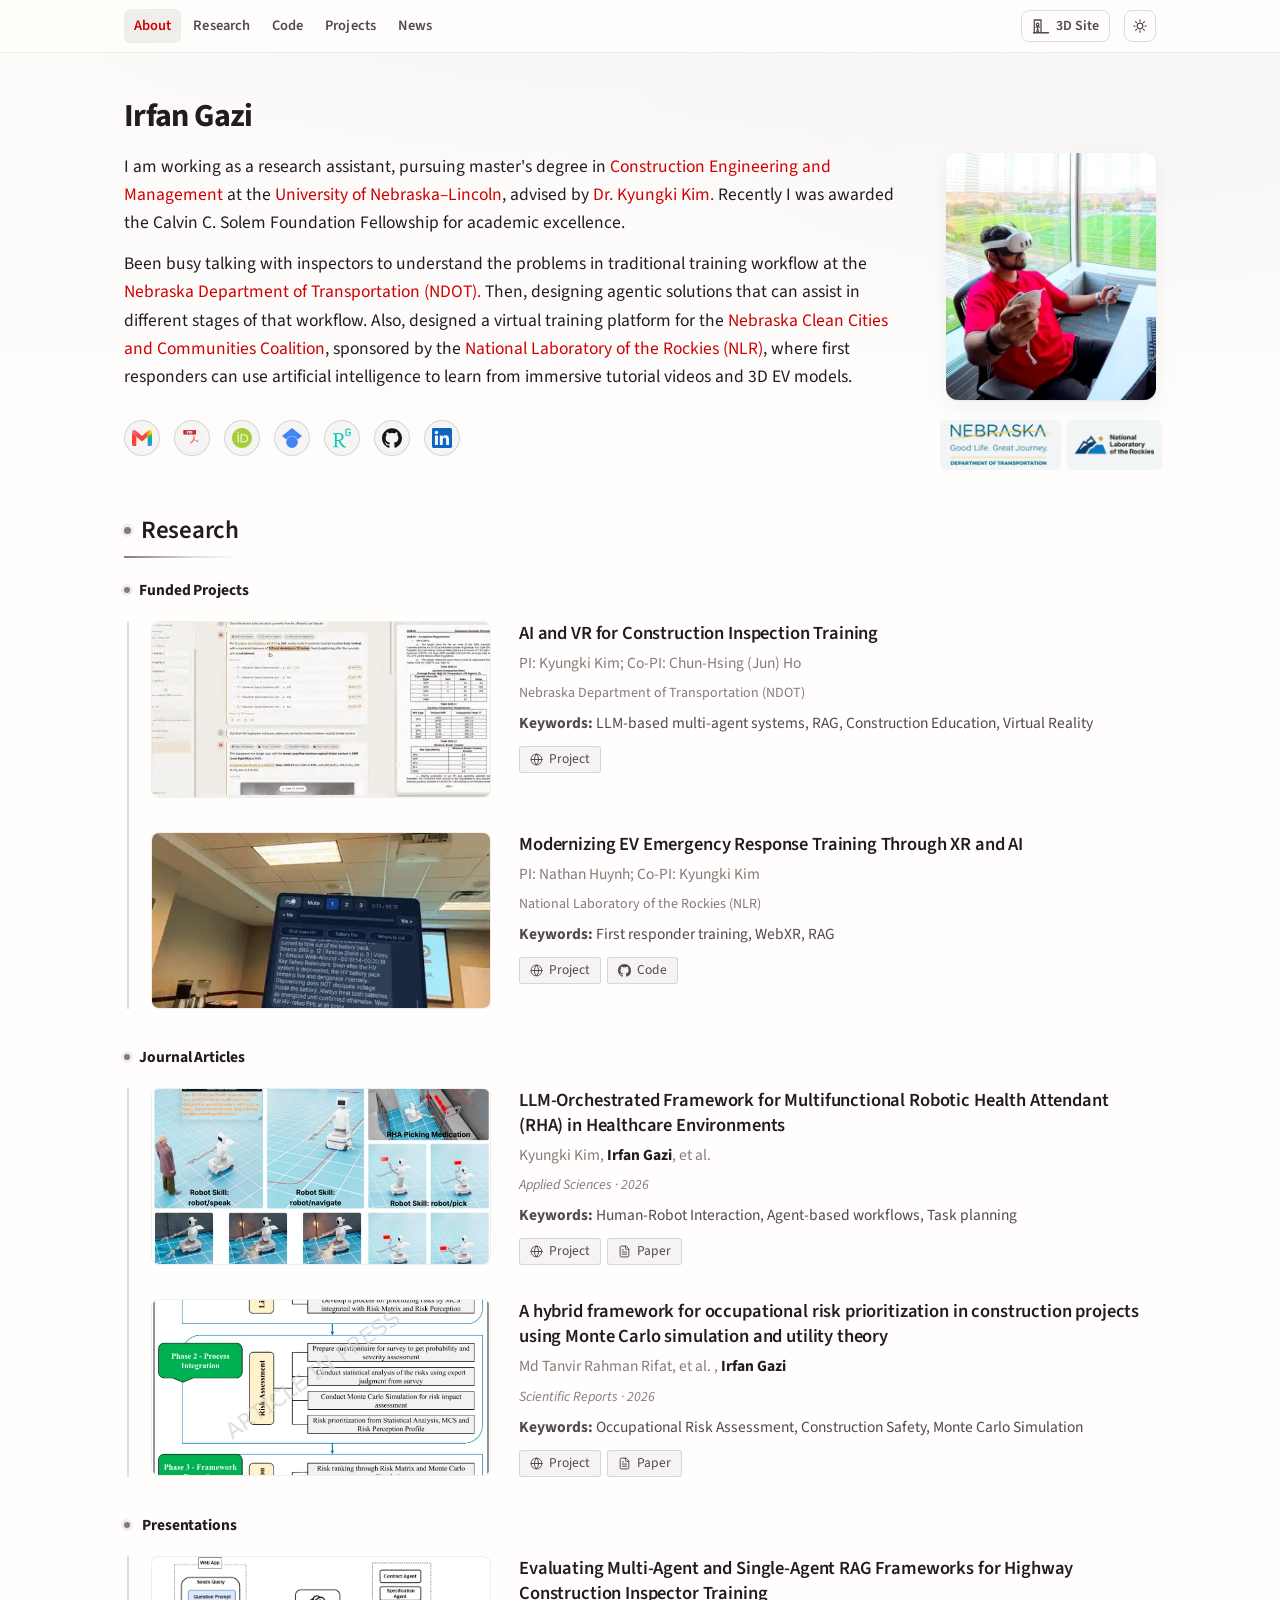
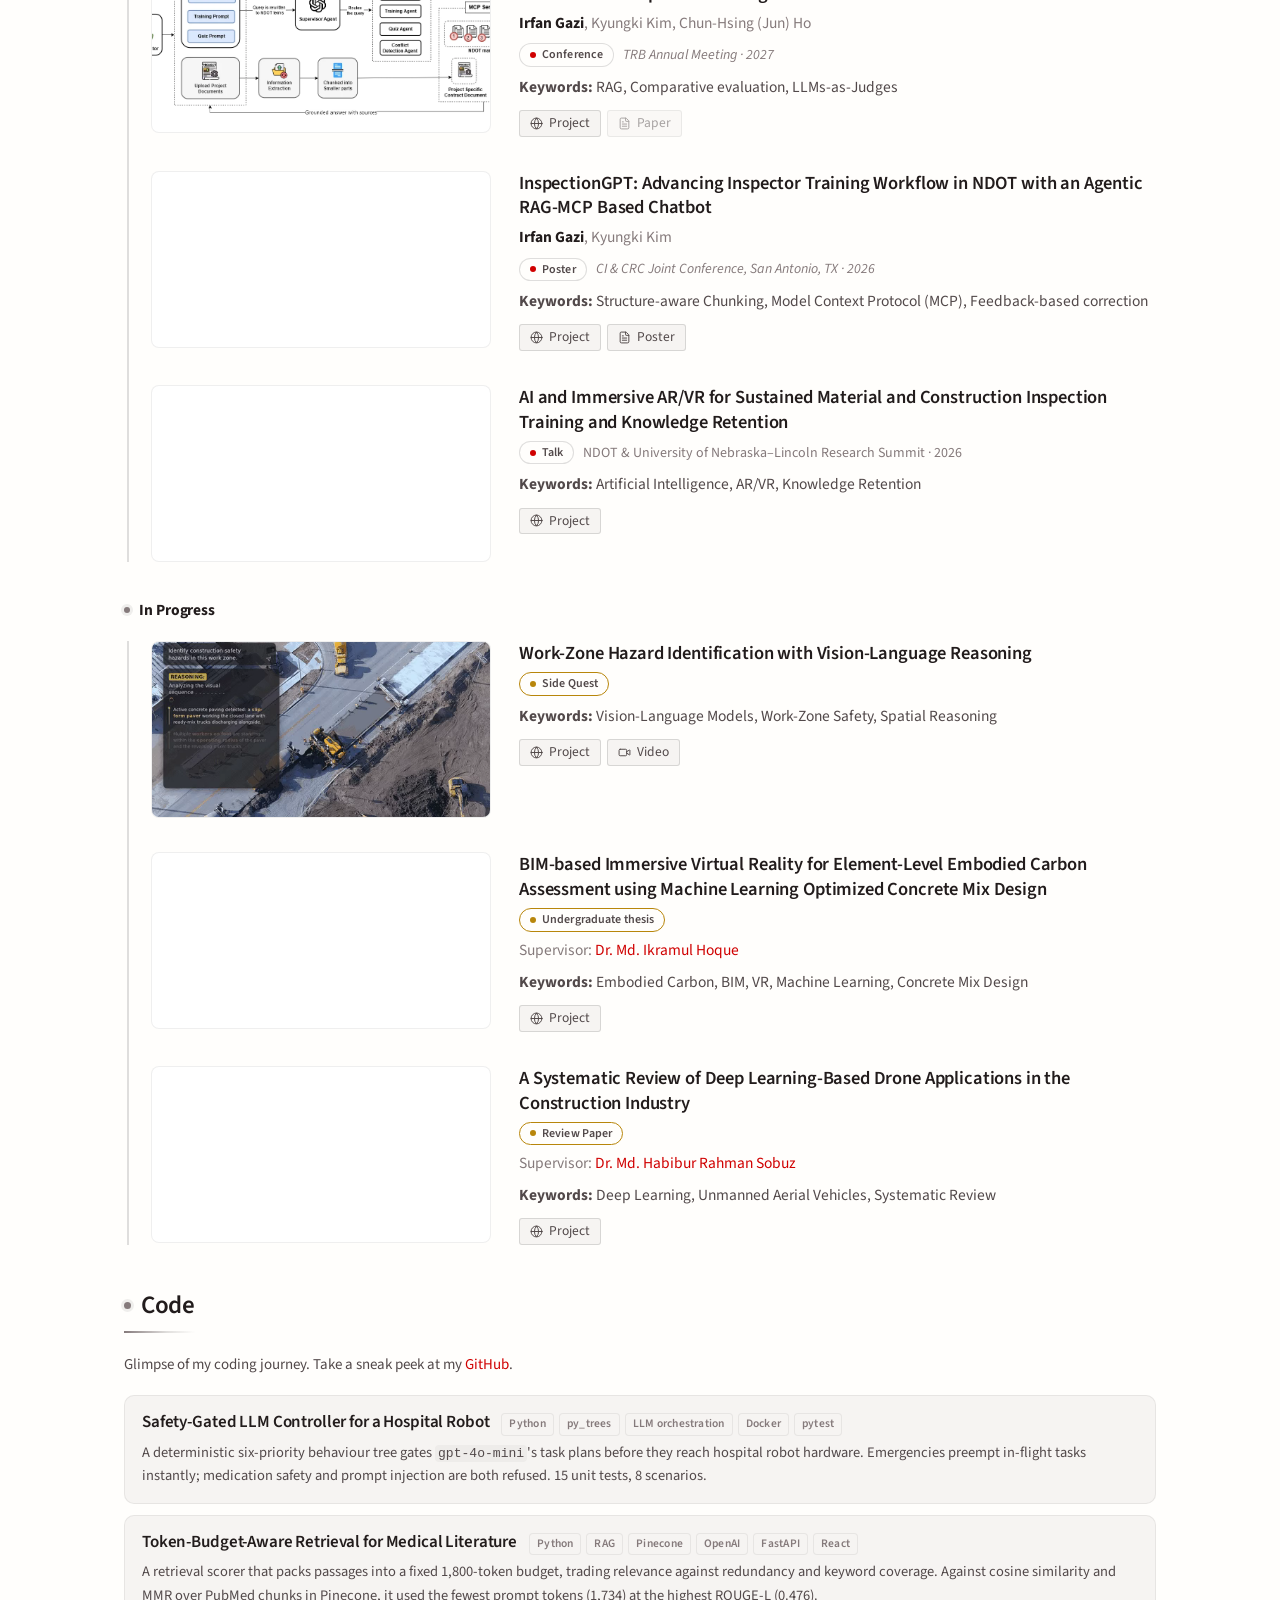
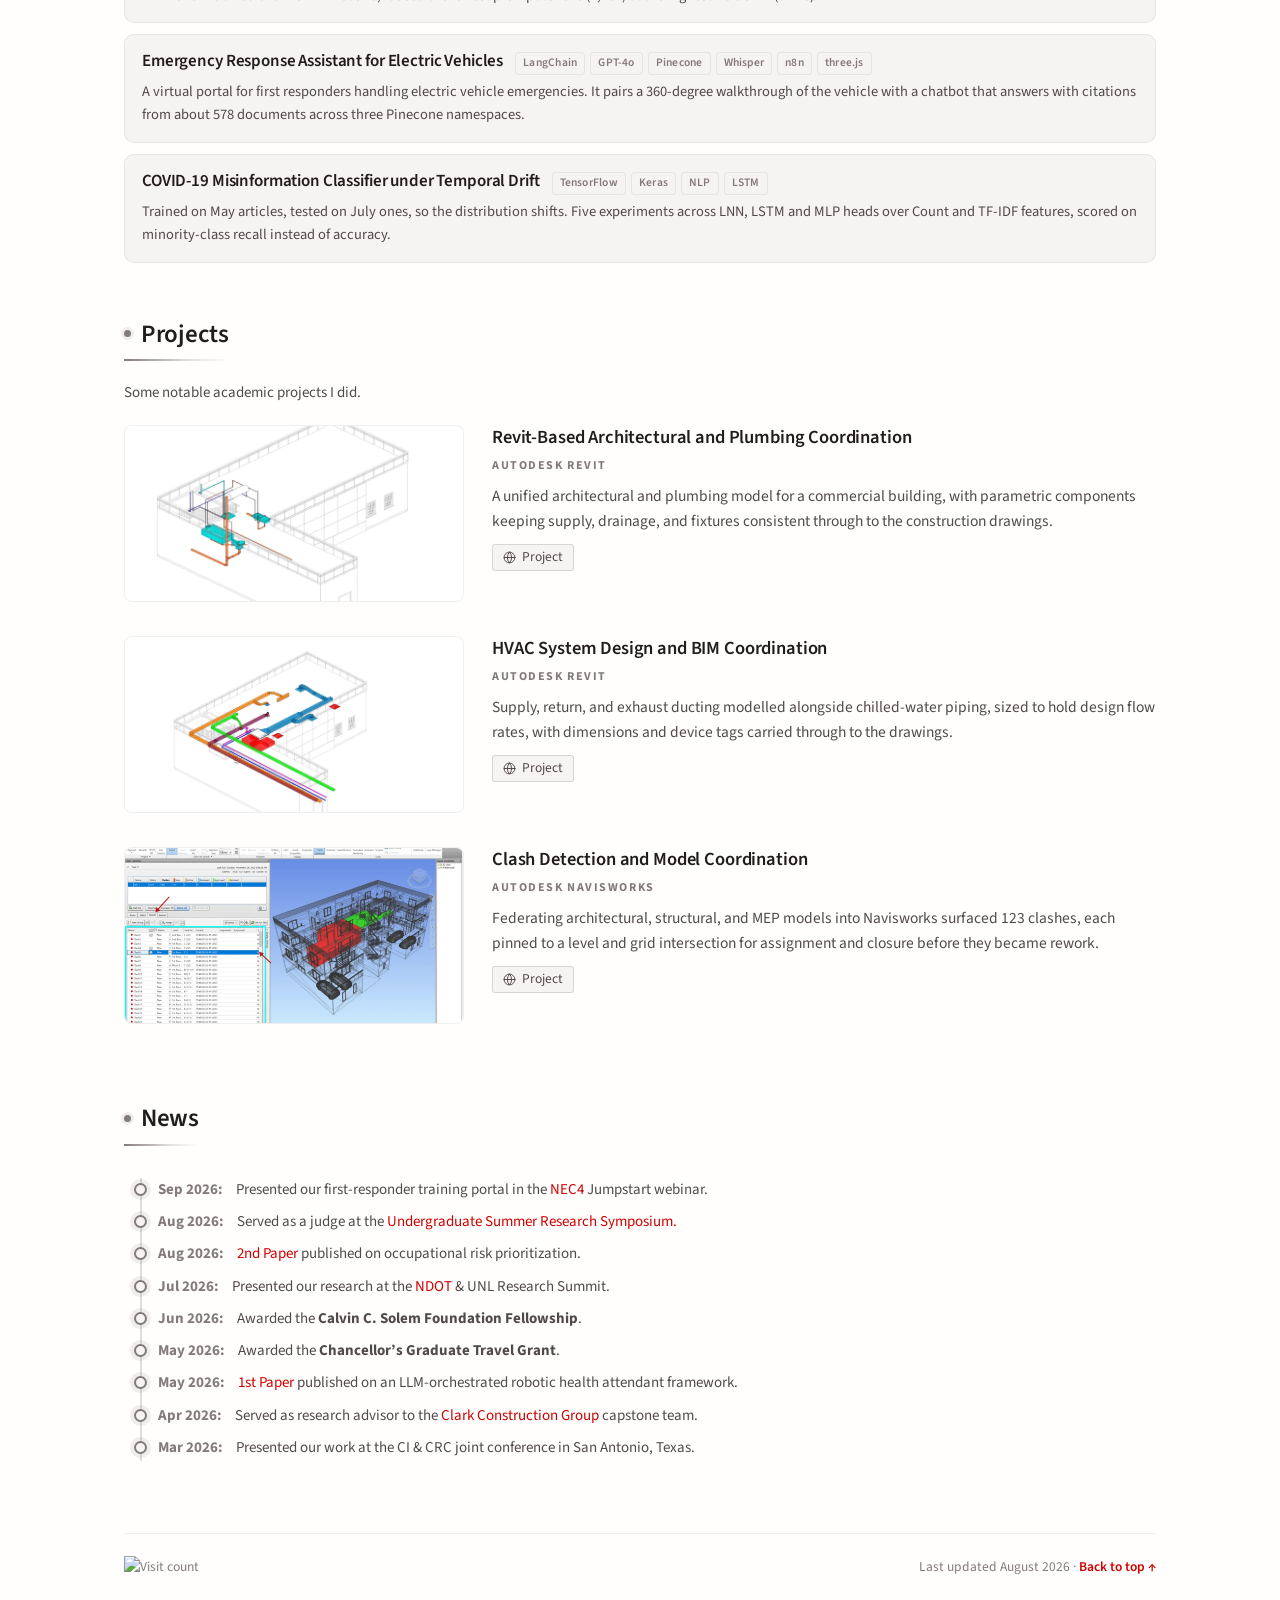
==== index.html @ f2a2fc2e "Give every entry figure one fixed, cropped height On desktop each research and project figure is now" ====
<!DOCTYPE html>
<html lang="en">
<head>
<meta charset="UTF-8" />
<meta name="viewport" content="width=device-width, initial-scale=1.0" />
<title>Irfan Gazi Portfolio</title>
<meta name="description" content="Irfan Gazi — M.S. Construction Engineering and Graduate Research Assistant at the University of Nebraska-Lincoln. I build generative AI, LLM agent and mixed-reality systems for construction site inspection, safety and BIM." />
<meta name="keywords" content="Irfan Gazi, construction engineering and management, generative AI, large language models, LLM agents, retrieval-augmented generation, RAG, machine learning, computer vision, mixed reality, virtual reality, XR, digital twin, BIM, Autodesk Revit, Navisworks, Unity, Python, construction safety, construction site inspection, University of Nebraska-Lincoln, graduate research assistant" />
<meta name="author" content="Irfan Gazi" />
<link rel="canonical" href="https://irfan-gazi0.github.io/Portfolio/" />

<meta property="og:type" content="profile" />
<meta property="og:title" content="Irfan Gazi — AI &amp; Mixed Reality for Construction" />
<meta property="og:description" content="M.S. Construction Engineering and Graduate Research Assistant at the University of Nebraska-Lincoln. Generative AI, LLM agents, mixed reality and BIM for the job site." />
<meta property="og:url" content="https://irfan-gazi0.github.io/Portfolio/" />
<meta property="og:image" content="https://irfan-gazi0.github.io/Portfolio/images/profile.webp" />
<meta property="og:image:width" content="600" />
<meta property="og:image:height" content="724" />
<meta property="og:image:alt" content="Portrait of Irfan Gazi" />
<meta property="og:locale" content="en_US" />
<meta name="twitter:card" content="summary" />
<meta name="twitter:title" content="Irfan Gazi — AI &amp; Mixed Reality for Construction" />
<meta name="twitter:description" content="M.S. Construction Engineering and Graduate Research Assistant at the University of Nebraska-Lincoln. Generative AI, LLM agents, mixed reality and BIM for the job site." />
<meta name="twitter:image" content="https://irfan-gazi0.github.io/Portfolio/images/profile.webp" />
<meta name="theme-color" content="#fdfcfa" media="(prefers-color-scheme: light)" />
<meta name="theme-color" content="#110d0e" media="(prefers-color-scheme: dark)" />

<link rel="icon" href="data:image/svg+xml,%3Csvg xmlns='http://www.w3.org/2000/svg' viewBox='0 0 64 64'%3E%3Crect width='64' height='64' rx='14' fill='%23D00000'/%3E%3Ctext x='32' y='45' font-family='Georgia,serif' font-size='36' font-weight='700' fill='%23fff' text-anchor='middle'%3EIG%3C/text%3E%3C/svg%3E" />

<link rel="preconnect" href="https://fonts.googleapis.com" />
<link rel="preconnect" href="https://fonts.gstatic.com" crossorigin />
<!-- Fetched at high priority but not render-blocking: first paint no longer
     waits on a round trip to Google. Safe here because the stack in `body`
     already falls back to the system sans and the request carries
     `display=swap`, so text is drawn in the fallback either way and the only
     difference is whether the rest of the page is held up waiting for it.
     The <noscript> copy keeps the webfont for readers without JavaScript. -->
<link rel="preload" as="style" href="https://fonts.googleapis.com/css2?family=Source+Sans+3:ital,wght@0,400;0,600;0,700;1,400&display=swap" onload="this.onload=null;this.rel='stylesheet'" />
<noscript><link rel="stylesheet" href="https://fonts.googleapis.com/css2?family=Source+Sans+3:ital,wght@0,400;0,600;0,700;1,400&display=swap" /></noscript>

<script>
  /* Set the theme before first paint so there is no flash of the wrong palette. */
  (function () {
    try {
      var s = localStorage.getItem('theme');
      if (s === 'dark' || s === 'light') document.documentElement.setAttribute('data-theme', s);
    } catch (e) {}
  })();
</script>

<script type="application/ld+json">
{
  "@context": "https://schema.org",
  "@type": "Person",
  "name": "Irfan Gazi",
  "url": "https://irfan-gazi0.github.io/Portfolio/",
  "image": "https://irfan-gazi0.github.io/Portfolio/images/profile.webp",
  "jobTitle": "Graduate Research Assistant",
  "description": "M.S. student and Graduate Research Assistant in Construction Engineering and Management, working on generative AI, LLM agents and mixed reality for construction site inspection.",
  "email": "mailto:igazi2@huskers.unl.edu",
  "identifier": "https://orcid.org/0009-0004-5817-8845",
  "knowsLanguage": ["en", "bn", "hi", "ur"],
  "knowsAbout": [
    "Construction Engineering and Management",
    "Generative AI",
    "Large Language Models",
    "LLM agent orchestration",
    "Retrieval-Augmented Generation",
    "Machine Learning",
    "Computer Vision",
    "Mixed Reality",
    "Virtual Reality",
    "Digital Twin",
    "Building Information Modeling",
    "Autodesk Revit",
    "Autodesk Navisworks",
    "Unity",
    "Python",
    "Construction Safety",
    "Monte Carlo simulation",
    "Embodied Carbon"
  ],
  "affiliation": {
    "@type": "CollegeOrUniversity",
    "name": "University of Nebraska-Lincoln",
    "department": "Durham School of Architectural Engineering and Construction"
  },
  "worksFor": {
    "@type": "ResearchOrganization",
    "name": "Autonomous Vehicles and Robotics Laboratory",
    "url": "https://avrlab.unl.edu/",
    "parentOrganization": {
      "@type": "CollegeOrUniversity",
      "name": "University of Nebraska-Lincoln"
    }
  },
  "alumniOf": [
    {
      "@type": "CollegeOrUniversity",
      "name": "University of Nebraska-Lincoln"
    },
    {
      "@type": "CollegeOrUniversity",
      "name": "Khulna University of Engineering and Technology"
    }
  ],
  "sameAs": [
    "https://orcid.org/0009-0004-5817-8845",
    "https://scholar.google.com/citations?user=Nkbeio8AAAAJ&hl=en",
    "https://github.com/Irfan-Gazi0",
    "https://www.linkedin.com/in/irfan-gazi",
    "https://www.researchgate.net/profile/Irfan-Gazi",
    "https://avrlab.unl.edu/person/irfan-gazi/"
  ]
}
</script>

<style>
/* ---------- tokens: light is the base palette ---------- */
:root {
  /* Tells the browser which way its own furniture — scrollbars, form
     controls, the canvas behind the page — should be painted. */
  color-scheme: light;

  --accent:        #D00000;
  --accent-deep:   #A30000;
  --accent-warm:   #B8860B;
  --accent-soft:   rgba(34, 28, 28, 0.07);
  --accent-softer: rgba(34, 28, 28, 0.035);

  --ink:      #221c1c;
  --ink-soft: #52494a;
  --ink-mute: #857a7b;

  --paper:   #fffefc;
  --surface: #f6f4f2;
  --rule:       rgba(34, 28, 28, 0.14);
  --rule-faint: rgba(34, 28, 28, 0.07);

  --nav-bg: rgba(255, 254, 252, 0.86);
  --shadow: 0 1px 2px rgba(34, 28, 28, 0.05), 0 6px 20px rgba(34, 28, 28, 0.05);

  --page-bg:
    radial-gradient(ellipse 1000px 400px at 50% -90px, rgba(34, 28, 28, 0.03), transparent 70%),
    radial-gradient(ellipse 820px 300px at 90% 16%, rgba(34, 28, 28, 0.02), transparent 72%),
    linear-gradient(180deg, #fbfaf9 0%, #fffefc 620px);
}

@media (prefers-color-scheme: dark) {
  :root:not([data-theme="light"]) {
    color-scheme: dark;
    --accent:        #FF6B5E;
    --accent-deep:   #FF9A8F;
    --accent-warm:   #E8B860;
    --accent-soft:   rgba(255, 255, 255, 0.09);
    --accent-softer: rgba(255, 255, 255, 0.045);

    --ink:      #f0e8e6;
    --ink-soft: #c4b6b3;
    --ink-mute: #968683;

    --paper:   #161112;
    --surface: #211819;
    --rule:       rgba(255, 255, 255, 0.16);
    --rule-faint: rgba(255, 255, 255, 0.07);

    --nav-bg: rgba(22, 17, 18, 0.86);
    --shadow: 0 1px 2px rgba(0, 0, 0, 0.4), 0 6px 20px rgba(0, 0, 0, 0.3);

    --page-bg:
      radial-gradient(ellipse 1000px 400px at 50% -90px, rgba(255, 255, 255, 0.045), transparent 70%),
      radial-gradient(ellipse 820px 300px at 90% 16%, rgba(232, 184, 96, 0.04), transparent 72%),
      linear-gradient(180deg, #110d0e 0%, #161112 620px);
  }
}

/* Explicit choice wins in both directions. */
:root[data-theme="dark"] {
  color-scheme: dark;
  --accent:        #FF6B5E;
  --accent-deep:   #FF9A8F;
  --accent-warm:   #E8B860;
  --accent-soft:   rgba(255, 255, 255, 0.09);
  --accent-softer: rgba(255, 255, 255, 0.045);

  --ink:      #f0e8e6;
  --ink-soft: #c4b6b3;
  --ink-mute: #968683;

  --paper:   #161112;
  --surface: #211819;
  --rule:       rgba(255, 255, 255, 0.16);
  --rule-faint: rgba(255, 255, 255, 0.07);

  --nav-bg: rgba(22, 17, 18, 0.86);
  --shadow: 0 1px 2px rgba(0, 0, 0, 0.4), 0 6px 20px rgba(0, 0, 0, 0.3);

  --page-bg:
    radial-gradient(ellipse 1000px 400px at 50% -90px, rgba(255, 255, 255, 0.045), transparent 70%),
    radial-gradient(ellipse 820px 300px at 90% 16%, rgba(232, 184, 96, 0.04), transparent 72%),
    linear-gradient(180deg, #110d0e 0%, #161112 620px);
}

/* ---------- base ---------- */
*, *::before, *::after { box-sizing: border-box; }

html {
  scroll-behavior: smooth;
  scroll-padding-top: 76px;
}
@media (prefers-reduced-motion: reduce) {
  html { scroll-behavior: auto; }
  * { animation-duration: 0.01ms !important; transition-duration: 0.01ms !important; }
}

body {
  margin: 0;
  padding-top: 52px; /* clears the fixed nav; must not live on .wrap, whose
                        `padding: 0 24px` shorthand would reset it */
  font-family: 'Source Sans 3', -apple-system, BlinkMacSystemFont, 'Segoe UI', Roboto, Helvetica, Arial, sans-serif;
  font-size: 17.5px;
  line-height: 1.62;
  color: var(--ink);
  background: var(--page-bg);
  background-color: var(--paper);
  background-attachment: fixed;
  -webkit-font-smoothing: antialiased;
  -moz-osx-font-smoothing: grayscale;
}

code {
  font-family: ui-monospace, SFMono-Regular, 'SF Mono', Menlo, Consolas, monospace;
  font-size: 0.9em; padding: 1px 3px; border-radius: 4px;
  background: var(--accent-softer); color: var(--ink-soft);
}

a { color: var(--accent); text-decoration: none; transition: color .18s ease; }
a:hover, a:focus { color: var(--accent-deep); }
:focus-visible { outline: 2px solid var(--accent); outline-offset: 3px; border-radius: 3px; }
::selection { background: var(--accent-soft); }
/* Off screen until a keyboard reaches it; then it sits above the fixed nav. */
.skip-link {
  position: fixed; top: 8px; left: 8px; z-index: 200;
  padding: 10px 14px; border-radius: 8px;
  background: var(--surface); color: var(--ink); font-weight: 600;
  transform: translateY(-200%);
}
.skip-link:focus { transform: none; }

img { max-width: 100%; height: auto; display: block; }
p { margin: 0 0 12px; overflow-wrap: break-word; }

.wrap { max-width: 1080px; margin: 0 auto; padding: 0 24px; }

/* ---------- navigation ---------- */
nav {
  position: fixed; top: 0; left: 0; right: 0; z-index: 100;
  background: var(--nav-bg);
  backdrop-filter: saturate(160%) blur(10px);
  -webkit-backdrop-filter: saturate(160%) blur(10px);
  border-bottom: 1px solid var(--rule-faint);
}
.nav-inner {
  max-width: 1080px; margin: 0 auto; padding: 0 24px;
  display: flex; align-items: center; gap: 14px; min-height: 52px;
}
nav ul {
  list-style: none; margin: 0; padding: 0;
  display: flex; flex-wrap: wrap; gap: 2px; flex: 1;
}
nav ul li a {
  display: block; padding: 5px 10px; border-radius: 6px;
  font-size: 14.5px; font-weight: 600; letter-spacing: .005em;
  color: var(--ink-soft);
  transition: color .18s ease, background .18s ease;
}
nav ul li a:hover { color: var(--ink); background: var(--accent-softer); }
nav ul li a.active { color: var(--accent); background: var(--accent-soft); }
/* Leaves the page, so it is marked out from the in-page anchors. On hover the
   little figure bolts out of the doorway. */
a.nav-xr {
  flex: none; height: 32px; padding: 0 10px; border-radius: 8px;
  display: inline-flex; align-items: center; gap: 6px;
  font-size: 14px; font-weight: 600; color: var(--ink-soft);
  border: 1px solid var(--rule);
  transition: color .18s ease, border-color .18s ease, background .18s ease;
}
a.nav-xr:hover, a.nav-xr:focus-visible { color: var(--ink); border-color: var(--ink-mute); background: var(--accent-soft); }
a.nav-xr svg { width: 18px; height: 18px; fill: none; stroke: currentColor; stroke-width: 1.7; stroke-linecap: round; stroke-linejoin: round; overflow: visible; }
@media (prefers-reduced-motion: no-preference) {
  .nav-xr .xr-man { transition: transform .5s cubic-bezier(.3,1.4,.5,1); }
  .nav-xr:hover .xr-man, .nav-xr:focus-visible .xr-man { transform: translateX(10px); animation: xr-hop .5s ease-out .5s 2; }
  .nav-xr .xr-leg-a, .nav-xr .xr-leg-b, .nav-xr .xr-arm { transform-box: fill-box; transform-origin: top center; }
  .nav-xr:hover .xr-leg-a, .nav-xr:focus-visible .xr-leg-a { animation: xr-step .25s ease-in-out infinite alternate; }
  .nav-xr:hover .xr-leg-b, .nav-xr:focus-visible .xr-leg-b { animation: xr-step .25s ease-in-out infinite alternate-reverse; }
  .nav-xr:hover .xr-arm, .nav-xr:focus-visible .xr-arm { animation: xr-wave .25s ease-in-out infinite alternate; }
}
@keyframes xr-hop { 50% { transform: translate(10px, -3px); } }
@keyframes xr-step { from { transform: rotate(-25deg); } to { transform: rotate(25deg); } }
@keyframes xr-wave { from { transform: translateY(-1px); } to { transform: translateY(1.5px); } }

/* Reading position, drawn on the nav's own bottom rule.

   Scaled rather than resized. This sits inside a backdrop-filtered nav, and
   `width` is a layout property: writing it every scroll frame invalidated the
   nav's paint, which made the blur re-sample the page behind it 60 times a
   second. A transform is composited on its own, so the nav is never repainted
   and the blur runs once. */
#scroll-progress {
  position: absolute; left: 0; bottom: -1px; height: 2px; width: 100%;
  transform: scaleX(0); transform-origin: 0 50%;
  background: var(--accent);
  transition: transform .08s linear;
  will-change: transform;
  pointer-events: none;
}

.theme-toggle {
  flex: none; width: 32px; height: 32px; padding: 0;
  display: grid; place-items: center;
  border: 1px solid var(--rule); border-radius: 8px;
  background: transparent; color: var(--ink-soft); cursor: pointer;
  transition: color .18s ease, border-color .18s ease;
}
.theme-toggle:hover { color: var(--ink); border-color: var(--ink-mute); }
.theme-toggle svg { width: 16px; height: 16px; fill: none; stroke: currentColor; stroke-width: 1.8; stroke-linecap: round; }
.icon-moon { display: none; }
:root[data-theme="dark"] .icon-sun { display: none; }
:root[data-theme="dark"] .icon-moon { display: block; }
@media (prefers-color-scheme: dark) {
  :root:not([data-theme="light"]) .icon-sun  { display: none; }
  :root:not([data-theme="light"]) .icon-moon { display: block; }
}

/* ---------- section furniture ---------- */
section { padding-top: 40px; }
section:last-of-type { padding-bottom: 8px; }

h2.section-heading {
  margin: 0 0 20px;
  font-size: 25px; font-weight: 600; letter-spacing: -0.012em;
  color: var(--ink);
  display: inline-block; padding-bottom: 7px;
  background-image: linear-gradient(90deg, var(--ink-mute) 0%, var(--rule) 60%, transparent 100%);
  background-position: 0 100%; background-size: 100% 2px; background-repeat: no-repeat;
}
h2.section-heading::before {
  content: ""; display: inline-block;
  width: 7px; height: 7px; margin: 0 10px 3px 0; vertical-align: middle;
  border-radius: 50%; background: var(--ink-mute);
  box-shadow: 0 0 0 3px var(--accent-soft);
}

/* ---------- hero ---------- */
.hero { display: grid; grid-template-columns: 1fr 210px; gap: 36px; align-items: start; padding-top: 46px; }
.hero-photo { position: relative; width: 210px; order: 2; margin-top: 0; }
.hero-photo button {
  all: unset; display: block; position: relative; z-index: 1; border-radius: 12px;
}
/* Glow lives on the button, not .hero-photo, so it hugs the portrait and
   not the sponsor row below it. */
.hero-photo button::before {
  content: ""; position: absolute; inset: 10px -6px -6px 10px; border-radius: 16px;
  background: var(--accent); filter: blur(18px); opacity: 0; z-index: -1;
  transition: opacity 0.25s ease;
}
.hero-photo button:hover::before, .hero-photo button:focus-visible::before { opacity: 0.45; }
.hero-photo button img { width: 210px; border-radius: 12px; box-shadow: var(--shadow); display: block; transition: transform 0.25s ease; }
.hero-photo button:hover img, .hero-photo button:focus-visible img { transform: scale(1.04); }
.hero-sponsors { display: flex; gap: 6px; margin-top: 20px; justify-content: center; align-items: center; }
.photo-lightbox {
  position: fixed; inset: 0; z-index: 1000; display: none; align-items: center; justify-content: center;
  background: rgba(0, 0, 0, 0.72); padding: 24px; cursor: zoom-out;
}
.photo-lightbox.open { display: flex; }
.photo-lightbox img { max-width: min(90vw, 640px); max-height: 88vh; border-radius: 12px; box-shadow: var(--shadow); }
.sr-only { position: absolute; width: 1px; height: 1px; margin: -1px; padding: 0; overflow: hidden; clip: rect(0 0 0 0); white-space: nowrap; border: 0; }
.hero h1 { grid-column: 1 / -1; margin: 0 0 -18px; font-size: 32px; line-height: 1.15; letter-spacing: -0.02em; color: var(--ink); }
.hero .tagline { margin: 0 0 14px; font-size: 15px; color: var(--ink-mute); }

/* What I am doing now and what I am open to — the two things a visitor
   scanning for ten seconds is actually looking for. */
.status {
  margin: 0 0 14px; padding: 8px 13px;
  font-size: 14px; line-height: 1.55; color: var(--ink-soft);
  border: 1px solid var(--rule-faint); border-radius: 9px;
  background: var(--accent-softer);
}
.status strong { color: var(--ink); font-weight: 700; }
.status-dot {
  /* Inline, so it rides the first line however the rest of it wraps. */
  display: inline-block; vertical-align: middle; margin: -2px 8px 0 0;
  width: 7px; height: 7px; border-radius: 50%; background: var(--accent);
  box-shadow: 0 0 0 3px var(--accent-soft);
  animation: status-pulse 2.6s ease-in-out infinite;
}
@keyframes status-pulse {
  0%, 100% { box-shadow: 0 0 0 3px var(--accent-soft); }
  50%      { box-shadow: 0 0 0 7px transparent; }
}

/* Focus areas, as their own row — the fastest read on the page. */
.chips { list-style: none; display: flex; flex-wrap: wrap; gap: 6px; margin: 0 0 16px; padding: 0; }
.chips li {
  font-size: 12.5px; font-weight: 600; letter-spacing: .01em;
  padding: 3px 11px; border-radius: 999px;
  color: var(--ink-soft); background: var(--accent-softer);
  border: 1px solid var(--rule);
}

.xr-cta { margin-top: 16px; font-size: 14.5px; display: flex; flex-wrap: wrap; align-items: baseline; gap: 4px 10px; }
.xr-cta a {
  display: inline-flex; align-items: center; gap: 7px;
  padding: 7px 14px; border-radius: 999px;
  border: 1px solid var(--rule); background: var(--accent-softer);
  color: var(--accent); font-weight: 700;
  transition: border-color .18s ease, background .18s ease;
}
.xr-cta a:hover { border-color: var(--accent); background: var(--accent-soft); }
.xr-cta a svg { width: 15px; height: 15px; fill: none; stroke: currentColor; stroke-width: 1.6; }
.xr-cta span { color: var(--ink-mute); font-size: 13.5px; }

.linkrow { margin-top: 28px; display: flex; flex-wrap: wrap; gap: 14px; justify-content: flex-start; align-items: center; }
.linkrow a, .linkrow button.linklike {
  display: inline-flex; align-items: center; justify-content: center;
  width: 36px; height: 36px; padding: 0; border-radius: 50%;
  border: 1px solid var(--rule); background: var(--accent-softer);
  transition: border-color .18s ease, background .18s ease, transform .18s ease;
}
.linkrow a:hover, .linkrow button.linklike:hover { border-color: var(--ink-mute); background: var(--accent-soft); transform: translateY(-2px); }
.linkrow .ic { width: 20px; height: 20px; flex: none; }
:root[data-theme="dark"] .linkrow .ic-ink { filter: invert(1); }
@media (prefers-color-scheme: dark) { :root:not([data-theme="light"]) .linkrow .ic-ink { filter: invert(1); } }
button.linklike { cursor: pointer; font: inherit; }
#email-address { display: block; margin-top: 10px; font-size: 13px; color: var(--ink-soft); }
#email-address[hidden] { display: none; }
.copy-btn {
  margin-left: 7px; padding: 1px 7px;
  font: inherit; font-size: 12px; font-weight: 600; line-height: 1.5;
  color: var(--ink-mute); background: transparent;
  border: 1px solid var(--rule); border-radius: 5px; cursor: pointer;
  transition: color .18s ease, border-color .18s ease;
}
.copy-btn:hover, .copy-btn.done { color: var(--ink); border-color: var(--ink-mute); }

/* ---------- news ---------- */
.news-scroll {
  padding: 4px 16px 4px 4px;
}
.news-scroll ul { list-style: none; margin: 0; padding: 8px 8px 8px 30px; position: relative; }
.news-scroll ul::before {
  content: ""; position: absolute; left: 12px; top: 8px; bottom: 8px;
  width: 2px; background: var(--rule);
}
.news-scroll li {
  position: relative; margin-bottom: 9px; font-size: 15px; color: var(--ink-soft); line-height: 1.55;
}
.news-scroll li:last-child { margin-bottom: 2px; }
.news-scroll li::before {
  content: ""; position: absolute; left: -24px; top: 5px;
  width: 13px; height: 13px; border-radius: 50%;
  background: var(--surface); border: 2px solid var(--ink-mute);
  box-shadow: 0 0 0 4px var(--accent-soft);
  transition: background-color .15s ease;
}
.news-scroll li:hover::before { background: var(--accent); }
.news-scroll .date { font-weight: 700; color: var(--ink-mute); font-variant-numeric: tabular-nums; margin-right: 0.65em; }

/* ---------- research groups ----------
   Four groups of nine entries need a container, not just a label. The old
   h3.sub-heading was the same 12px uppercase mute as .venue, so a reader
   counted thirteen headings in this section and found four. The group now
   carries a rule and a count above it and a rail down its side — the news
   timeline's spine reused — so the gap between two groups reads differently
   from the gap between two entries inside one. */
.rgroup { margin-top: 36px; }
/* The first group sits right under the section heading, which already has its own bottom margin. */
.section-heading + .rgroup { margin-top: 0; }

.rgroup-head {
  display: flex; align-items: baseline; gap: 10px;
  margin-bottom: 18px;
}
.rgroup-head h3 {
  margin: 0; font-size: 15.5px; font-weight: 700;
  letter-spacing: -0.005em; color: var(--ink);
}
/* The same dot as h2.section-heading, one size down: hierarchy by scale
   rather than by a second device. */
.rgroup-head h3::before {
  content: ""; display: inline-block;
  width: 6px; height: 6px; margin: 0 9px 2px 0; vertical-align: middle;
  border-radius: 50%; background: var(--ink-mute);
  box-shadow: 0 0 0 3px var(--accent-soft);
}
.rgroup-count {
  margin-left: auto;
  font-size: 12px; font-weight: 700; letter-spacing: .04em;
  color: var(--ink-mute); font-variant-numeric: tabular-nums;
}
/* --rule, not --rule-faint: at 11% alpha the rail vanished on the dark
   ground, and a boundary you cannot see is not a boundary. */
.rgroup-body {
  border-left: 2px solid var(--rule);
  padding-left: 22px; margin-left: 3px;
}
.rgroup-body > .entry:last-child { margin-bottom: 0; }

/* ---------- research / project entries ---------- */
.entry { display: grid; grid-template-columns: 340px 1fr; gap: 28px; align-items: start; margin-bottom: 34px; }
.entry.no-fig { grid-template-columns: 1fr; }
.entry-fig img, .entry-fig svg, .entry-fig video {
  width: 100%; border-radius: 8px;
  border: 1px solid var(--rule-faint); background: #fff;
}
.entry-fig video { display: block; }
.entry-fig img, .entry-fig video {
  aspect-ratio: 4 / 3; object-fit: contain;
  transition: transform 0.25s ease, box-shadow 0.25s ease;
}
.entry-fig:hover img, .entry-fig:hover video { transform: scale(1.04); box-shadow: 0 0 20px 2px var(--accent), var(--shadow); }
:root[data-theme="dark"] .entry-fig img, :root[data-theme="dark"] .entry-fig video, :root[data-theme="dark"] .more-figs img { background: #f2f5f5; }
@media (prefers-color-scheme: dark) {
  :root:not([data-theme="light"]) .entry-fig img, :root:not([data-theme="light"]) .entry-fig video, :root:not([data-theme="light"]) .more-figs img { background: #f2f5f5; }
}
.entry-fig svg { background: transparent; border: 0; }
/* Screen captures fill the frame: the capture is zoomed in slightly so its dark edges sit
   outside the frame. The frame, not the image, carries the border and glow. */
.entry-fig.fig-fill {
  position: relative; overflow: hidden; min-height: 200px;
  border-radius: 8px; border: 1px solid var(--rule-faint); background: #fff;
  transition: transform 0.25s ease, box-shadow 0.25s ease;
}
.entry-fig.fig-fill img {
  position: absolute; inset: 0; width: 100%; height: 100%;
  aspect-ratio: auto; object-fit: cover; border: 0; border-radius: 0;
  transform: scale(1.08);
}
.entry-fig.fig-fill:hover img { transform: scale(1.08); box-shadow: none; }
.entry-fig.fig-fill:hover { transform: scale(1.04); box-shadow: 0 0 20px 2px var(--accent), var(--shadow); }
/* On desktop every figure is one fixed height, the height of a typical
   journal entry's text block, and the media is cropped to fill it. */
.entry { --fig-h: 177px; }
.entry-fig > a { display: block; }
.entry-fig img, .entry-fig video { display: block; height: var(--fig-h); aspect-ratio: auto; object-fit: cover; }
.entry-fig.fig-fill { height: var(--fig-h); min-height: 0; }

.venue {
  display: block; margin-bottom: 6px;
  font-size: 12px; font-weight: 700; letter-spacing: 0.13em; text-transform: uppercase;
  color: var(--ink-soft);
}
.venue.pending { color: var(--ink-mute); }

/* An entry's own line says what the thing is, then where it lives. Research
   uses this instead of .venue, whose uppercase mute was indistinguishable from
   a group heading — five of them read as headings that were not there. The
   state is a word in a pill, so colour is a second signal and never the only
   one: the dot and the border are tinted, the text stays --ink-soft. */
.entry-meta {
  display: flex; flex-wrap: wrap; align-items: center; gap: 4px 9px;
  margin: 0 0 7px;
  font-size: 14px; color: var(--ink-mute); line-height: 1.45;
}
.state {
  display: inline-flex; align-items: center; gap: 6px; flex: none;
  padding: 2px 10px; border-radius: 999px;
  font-size: 12px; font-weight: 600; letter-spacing: .01em;
  color: var(--ink-soft); background: var(--paper);
  border: 1px solid var(--rule);
}
.state::before {
  content: ""; flex: none;
  width: 6px; height: 6px; border-radius: 50%; background: var(--accent);
}
/* Amber is the pipeline — not yet in print. It tints the dot and the border
   only: at 12px bold on --paper it would sit just under 4.5:1 as text. */
.state.is-open { border-color: var(--accent-warm); }
.state.is-open::before { background: var(--accent-warm); }
/* Archival: the dot goes quiet, the border does not. At --rule-faint the pill
   stopped looking like a pill and read as loose text. */
.state.is-past::before { background: var(--ink-mute); }
/* NDOT/NLR marks are dark-on-transparent, so they need a light chip behind
   them in both themes, not just the dark one. */
.sponsor-logo {
  height: 50px; width: auto; flex: none;
  padding: 4px 8px; border-radius: 6px;
  background: #f2f5f5;
  object-fit: contain;
}

.entry-title { margin: 0 0 6px; font-size: 18.5px; font-weight: 600; line-height: 1.35; letter-spacing: -0.008em; }
/* A title that opens the entry's own project page. Ink, not accent, so the
   list still reads as titles; the underline on hover says it goes somewhere. */
.entry-title a { color: var(--ink); text-decoration: underline; text-decoration-color: transparent; text-underline-offset: 3px; transition: color .18s ease, text-decoration-color .18s ease; }
.entry-title a:hover, .entry-title a:focus-visible { color: var(--accent); text-decoration-color: currentColor; }
.takeaway + .actions { margin-top: 10px; }
.authors { margin: 0 0 8px; font-size: 15.5px; color: var(--ink-mute); line-height: 1.5; }
.authors .me { font-weight: 700; color: var(--ink); }
.takeaway { margin: 8px 0 0; font-size: 15.5px; color: var(--ink-soft); }
.meta { margin: 8px 0 0; font-size: 14px; color: var(--ink-mute); }
.meta strong { color: var(--ink-soft); font-weight: 600; }

/* Link buttons under each card: small boxed tabs, icon plus label. */
.actions { display: flex; flex-wrap: wrap; gap: 6px; margin: 2px 0 0; }
.actions a, .actions .is-pending {
  display: inline-flex; align-items: center; gap: 6px;
  font-size: 13.5px; font-weight: 400; line-height: 1.4;
  padding: 3px 10px; border-radius: 3px;
  border: 1px solid var(--rule); background: var(--surface); color: var(--ink-soft);
  transition: background .18s ease, border-color .18s ease, color .18s ease;
}
.actions a:hover, .actions a:focus-visible { background: var(--accent); border-color: var(--accent); color: var(--paper); }
/* A link that is not out yet: shown so the row reads complete, but inert. */
.actions .is-pending { opacity: .5; cursor: default; }
/* Line icons (Lucide, 24px grid) and the filled GitHub mark share one size. */
.actions svg { flex: none; width: 13px; height: 13px; fill: none; stroke: currentColor; stroke-width: 1.8; stroke-linecap: round; stroke-linejoin: round; }
.actions svg.i-solid { fill: currentColor; stroke: none; }

details.more { margin-top: 12px; }
details.more > summary {
  display: inline-block; cursor: pointer; list-style: none;
  font-size: 13px; font-weight: 600; color: var(--ink-mute);
  padding: 1px 4px; border-radius: 4px;
}
details.more > summary::-webkit-details-marker { display: none; }
details.more > summary::before { content: "+ "; color: var(--ink-mute); font-weight: 700; }
details.more[open] > summary::before { content: "\2212 "; }
details.more > summary:hover { color: var(--ink); }
.more-figs { display: grid; grid-template-columns: repeat(auto-fit, minmax(240px, 1fr)); gap: 12px; margin-top: 12px; }
.more-figs figure { margin: 0; }
.more-figs img {
  border-radius: 8px; border: 1px solid var(--rule-faint); background: #fff;
  aspect-ratio: 4 / 3; object-fit: contain;
  transition: transform 0.25s ease, box-shadow 0.25s ease;
}
.more-figs figure:hover img { transform: scale(1.04); box-shadow: 0 0 20px 2px var(--accent), var(--shadow); }
.more-figs svg { width: 100%; height: auto; background: transparent; }
.more-figs figcaption { margin-top: 5px; font-size: 12.5px; color: var(--ink-mute); line-height: 1.4; }
/* YouTube videos ship as a thumbnail link. The player (about 1 MB of YouTube
   script) loads only when someone presses play; without JavaScript the link
   simply opens YouTube. */
.yt { position: relative; display: block; border-radius: 8px; overflow: hidden; }
.entry-fig .yt img, .more-figs .yt img { display: block; aspect-ratio: 16 / 9; object-fit: cover; background: #000; }
.yt-play {
  position: absolute; left: 50%; top: 50%; width: 64px; height: 44px; margin: -22px 0 0 -32px;
  border-radius: 12px; background: rgba(0, 0, 0, .72); transition: background .18s ease;
}
.yt-play::after {
  content: ""; position: absolute; left: 26px; top: 13px;
  border-style: solid; border-width: 9px 0 9px 15px; border-color: transparent transparent transparent #fff;
}
.yt:hover .yt-play, .yt:focus-visible .yt-play { background: #c4302b; }
.yt-frame { display: block; width: 100%; aspect-ratio: 16 / 9; border: 0; border-radius: 8px; background: #000; }
.fig-credit { margin: 6px 0 0; font-size: 12px; color: var(--ink-mute); line-height: 1.45; }

/* ---------- code repositories ----------
   The heading is what the thing does; the repo slug is filed underneath it as
   an address, because a slug alone tells a reader nothing. */
.repo {
  padding: 15px 17px; margin-bottom: 11px;
  border: 1px solid var(--rule-faint); border-radius: 10px;
  background: var(--surface);
  transition: border-color .18s ease, box-shadow .18s ease;
}
.repo:hover { border-color: var(--rule); box-shadow: var(--shadow); }
.repo-head { display: flex; flex-wrap: wrap; align-items: baseline; gap: 6px 12px; }
.repo-title {
  margin: 0; font-size: 17px; font-weight: 600;
  line-height: 1.32; letter-spacing: -0.008em;
}
.repo .repo-slug {
  display: inline-flex; align-items: center; gap: 6px;
  margin: 6px 0 0;
  font-family: ui-monospace, SFMono-Regular, 'SF Mono', Menlo, Consolas, monospace;
  font-size: 12.5px; color: var(--ink-mute);
  overflow-wrap: anywhere; /* repo slugs are long unbroken tokens */
}
.repo .repo-slug svg { flex: none; width: 13px; height: 13px; fill: currentColor; }
.repo .tags { margin-top: 2px; }
.repo-title a { color: var(--ink); text-decoration: underline; text-decoration-color: transparent; text-underline-offset: 3px; transition: color .18s ease, text-decoration-color .18s ease; }
.repo-title a:hover, .repo-title a:focus-visible { color: var(--accent); text-decoration-color: currentColor; }
.tags { display: flex; flex-wrap: wrap; gap: 5px; }
.tag {
  font-size: 11.5px; font-weight: 600; letter-spacing: .02em;
  padding: 1px 7px; border-radius: 4px;
  color: var(--ink-mute); background: var(--surface); border: 1px solid var(--rule-faint);
}
.repo p { margin: 5px 0 0; font-size: 14.5px; color: var(--ink-soft); }
.repo .paper-link { font-size: 13.5px; color: var(--ink-mute); }

/* ---------- plain lists (education, honors, ...) ---------- */
.entries { margin: 0; padding: 0; list-style: none; }
.entries > li { margin-bottom: 16px; }
.entries .row-title { font-weight: 600; }
.entries .where { color: var(--ink-soft); font-size: 15px; }
.entries .detail { color: var(--ink-mute); font-size: 14.5px; }
.when {
  font-size: 13px; font-weight: 600; letter-spacing: .02em;
  color: var(--ink-mute); white-space: nowrap;
}
.plain { margin: 0; padding-left: 20px; }
.plain li { margin-bottom: 8px; color: var(--ink-soft); }
.plain li strong { color: var(--ink); font-weight: 600; }

.skills { display: grid; grid-template-columns: repeat(auto-fit, minmax(250px, 1fr)); gap: 20px 32px; margin: 0; }
.skills > div { min-width: 0; }
.skills dt { font-size: 12.5px; font-weight: 700; letter-spacing: .1em; text-transform: uppercase; color: var(--ink-mute); }
.skills dd { margin: 7px 0 0; font-size: 15px; color: var(--ink-soft); }
.skills dd.skill-list { display: flex; flex-wrap: wrap; gap: 5px; }
.skills dd.skill-list span {
  font-size: 12.5px; font-weight: 600;
  padding: 2px 9px; border-radius: 5px;
  color: var(--ink-soft); background: var(--paper);
  border: 1px solid var(--rule-faint);
}


/* ---------- footer ---------- */
.to-top { font-weight: 600; }
/* Visit counter: a hits.sh badge, counted per page load on their server. */
.visits { vertical-align: middle; }
footer {
  margin-top: 52px; padding: 22px 0 30px;
  border-top: 1px solid var(--rule-faint);
  font-size: 13.5px; color: var(--ink-mute);
  display: flex; flex-wrap: wrap; gap: 8px; justify-content: space-between;
}

/* ---------- responsive ---------- */
@media (max-width: 768px) {
  .hero { grid-template-columns: 1fr; gap: 22px; padding-top: 34px; }
  .hero-photo { order: 0; }
  .hero-photo img { width: 160px; }
  .hero-sponsors { justify-content: flex-start; }
  .sponsor-logo { height: 36px; }
  .entry { grid-template-columns: 1fr; gap: 14px; }
  .entry-fig { max-width: 420px; }
  .entry-fig img, .entry-fig video { height: auto; aspect-ratio: 4 / 3; }
  .entry-fig.fig-fill { height: auto; aspect-ratio: 775 / 457; min-height: 0; }
  .rgroup-body { padding-left: 14px; }
  .rgroup-head h3 { font-size: 14.5px; }
  /* One bar on a phone: the anchors scroll sideways instead of wrapping to a
     second row, and every target is a full 44px tall for a thumb. */
  .nav-inner { padding: 0 12px; gap: 8px; }
  nav ul { flex-wrap: nowrap; overflow-x: auto; scrollbar-width: none; min-width: 0; }
  nav ul::-webkit-scrollbar { display: none; }
  /* A soft right edge says there is more of the bar to swipe to. */
  nav ul { -webkit-mask-image: linear-gradient(90deg, #000 calc(100% - 28px), transparent); mask-image: linear-gradient(90deg, #000 calc(100% - 28px), transparent); }
  nav ul li a { display: flex; align-items: center; min-height: 44px; padding: 0 9px; font-size: 14px; white-space: nowrap; }
  a.nav-xr, .theme-toggle { height: 44px; min-width: 44px; justify-content: center; }
  .actions a, .actions .is-pending { min-height: 44px; align-items: center; padding-top: 0; padding-bottom: 0; }
  .linkrow a, .linkrow button.linklike { width: 44px; height: 44px; }
  .actions { gap: 8px; }
  details.more > summary { display: inline-flex; align-items: center; min-height: 44px; }
  /* The two marks share the hero column and shrink together on narrow phones. */
  .sponsor-logo { flex: 0 1 auto; min-width: 0; }
  .wrap { padding: 0 18px; }
  html { scroll-padding-top: 72px; }
  body { padding-top: 60px; }
  h2.section-heading { font-size: 22px; }
  .status { font-size: 13.5px; }
}
/* Below 400px the 3D link keeps its icon and its name for screen readers, so
   the five anchors still have room to show. */
@media (max-width: 400px) {
  a.nav-xr { padding: 0; }
  .nav-xr-label { position: absolute; width: 1px; height: 1px; overflow: hidden; clip: rect(0 0 0 0); white-space: nowrap; }
}


/* ---------- print ----------
   This page gets saved as a PDF and forwarded; it should survive that. */
@media print {
  nav, .skip-link, #scroll-progress, .xr-cta, .to-top, .theme-toggle { display: none !important; }  /* in-page anchors are nothing on paper */
  body { padding-top: 0; background: #fff !important; color: #000; font-size: 10.5pt; }
  .wrap { max-width: none; padding: 0; }
  a { color: #000; }
  details.more { display: none; }
  .news-scroll {
    max-height: none; overflow: visible; border: 0; background: none;
    -webkit-mask-image: none; mask-image: none;
  }
  section { padding-top: 16px; }
  .entry, .repo, .entries > li, h2.section-heading { break-inside: avoid; page-break-inside: avoid; }
  .repo { background: none; border-color: #ccc; }
  /* The rail is a screen device; on paper it only eats the margin. But a group
     heading stranded at the foot of a page is the same failure this section was
     redesigned to fix, so it stays with what it names. */
  .rgroup-body { border-left: 0; padding-left: 0; margin-left: 0; }
  .rgroup-head { break-after: avoid; page-break-after: avoid; break-inside: avoid; }
  .state { border-color: #ccc; background: none; }
}
</style>
</head>
<body>
<a class="skip-link" href="#main">Skip to content</a>

<!-- Icons used more than once, defined once. -->
<svg width="0" height="0" style="position:absolute" aria-hidden="true" focusable="false">
  <symbol id="i-github" viewBox="0 0 16 16"><path d="M8 0C3.58 0 0 3.58 0 8c0 3.54 2.29 6.53 5.47 7.59.4.07.55-.17.55-.38 0-.19-.01-.82-.01-1.49-2.01.37-2.53-.49-2.69-.94-.09-.23-.48-.94-.82-1.13-.28-.15-.68-.52-.01-.53.63-.01 1.08.58 1.23.82.72 1.21 1.87.87 2.33.66.07-.52.28-.87.51-1.07-1.78-.2-3.64-.89-3.64-3.95 0-.87.31-1.59.82-2.15-.08-.2-.36-1.02.08-2.12 0 0 .67-.21 2.2.82.64-.18 1.32-.27 2-.27s1.36.09 2 .27c1.53-1.04 2.2-.82 2.2-.82.44 1.1.16 1.92.08 2.12.51.56.82 1.27.82 2.15 0 3.07-1.87 3.75-3.65 3.95.29.25.54.73.54 1.48 0 1.07-.01 1.93-.01 2.2 0 .21.15.46.55.38A8.012 8.012 0 0 0 16 8c0-4.42-3.58-8-8-8z"/></symbol>
  <symbol id="i-paper" viewBox="0 0 24 24"><path d="M6 22a2 2 0 0 1-2-2V4a2 2 0 0 1 2-2h8a2.4 2.4 0 0 1 1.704.706l3.588 3.588A2.4 2.4 0 0 1 20 8v12a2 2 0 0 1-2 2z"/><path d="M14 2v5a1 1 0 0 0 1 1h5"/><path d="M10 9H8"/><path d="M16 13H8"/><path d="M16 17H8"/></symbol>
  <symbol id="i-ext" viewBox="0 0 24 24"><path d="M21 13v6a2 2 0 0 1-2 2H5a2 2 0 0 1-2-2V5a2 2 0 0 1 2-2h6"/><path d="m21 3-9 9"/><path d="M15 3h6v6"/></symbol>
  <symbol id="i-globe" viewBox="0 0 24 24"><circle cx="12" cy="12" r="10"/><path d="M12 2a14.5 14.5 0 0 0 0 20 14.5 14.5 0 0 0 0-20"/><path d="M2 12h20"/></symbol>
  <symbol id="i-video" viewBox="0 0 24 24"><path d="m16 13 5.223 3.482a.5.5 0 0 0 .777-.416V7.87a.5.5 0 0 0-.752-.432L16 10.5"/><rect x="2" y="6" width="14" height="12" rx="2"/></symbol>
</svg>

<nav>
  <div class="nav-inner">
    <ul>
      <li><a href="#about">About</a></li>
      <li><a href="#research">Research</a></li>
      <li><a href="#code">Code</a></li>
      <li><a href="#projects">Projects</a></li>
      <li><a href="#news">News</a></li>
    </ul>
    <a class="nav-xr" href="xr/" title="Walk through the 3D version of this site">
      <svg viewBox="0 0 24 24" aria-hidden="true"><path d="M3 21V4h9v17"/><path d="M2 21h20"/><g class="xr-man"><circle cx="7.5" cy="10" r="1.7"/><path d="M7.5 12v4.5"/><path class="xr-arm" d="M5.3 13.6l2.2-.8 2.2.8"/><path class="xr-leg-a" d="M7.5 16.5l-1.6 4"/><path class="xr-leg-b" d="M7.5 16.5l1.6 4"/></g></svg>
      <span class="nav-xr-label">3D Site</span>
    </a>
    <button class="theme-toggle" id="theme-toggle" type="button" aria-label="Toggle dark mode">
      <svg class="icon-sun" viewBox="0 0 24 24" aria-hidden="true"><circle cx="12" cy="12" r="4.2"/><path d="M12 2.6v2.2M12 19.2v2.2M2.6 12h2.2M19.2 12h2.2M5.4 5.4l1.5 1.5M17.1 17.1l1.5 1.5M18.6 5.4l-1.5 1.5M6.9 17.1l-1.5 1.5"/></svg>
      <svg class="icon-moon" viewBox="0 0 24 24" aria-hidden="true"><path d="M20.5 14.6A8.5 8.5 0 1 1 9.4 3.5a6.8 6.8 0 0 0 11.1 11.1z"/></svg>
    </button>
  </div>
  <div id="scroll-progress" aria-hidden="true"></div>
</nav>

<main class="wrap" id="main">

  <!-- ============ About ============ -->
  <section id="about" class="hero">
    <h1>Irfan Gazi</h1>
    <div class="hero-photo">
      <button type="button" id="photo-trigger" aria-haspopup="dialog">
        <img src="images/profile.webp" width="450" height="530" alt="Portrait of Irfan Gazi" />
      </button>
      <div class="hero-sponsors">
        <img class="sponsor-logo" src="images/ndot-logo.webp" width="110" height="44" alt="Nebraska Department of Transportation logo" loading="lazy" decoding="async" />
        <img class="sponsor-logo" src="images/nlr-logo.webp" width="82" height="44" alt="National Laboratory of the Rockies logo" loading="lazy" decoding="async" />
      </div>
    </div>
    <div>
      <p>
        I am working as a research assistant, pursuing master's degree in
        <a href="https://engineering.unl.edu/durhamschool/cemt-ms/" target="_blank" rel="noopener">Construction Engineering and Management</a>
        at the <a href="https://www.unl.edu/" target="_blank" rel="noopener">University of Nebraska&ndash;Lincoln</a>,
        advised by <a href="https://engineering.unl.edu/durhamschool/person/kyungki-kim/" target="_blank" rel="noopener">Dr. Kyungki Kim.</a>
        Recently I was awarded the Calvin C. Solem Foundation Fellowship for academic excellence. 
      </p>
      <p>
        
        Been busy talking with inspectors to understand the problems in traditional training workflow at the
        <a href="https://dot.nebraska.gov/" target="_blank" rel="noopener">Nebraska Department of Transportation (NDOT).</a>
        Then, designing agentic solutions that can assist in different stages of that workflow.
        Also, designed a virtual training platform for the
        <a href="https://nec4.unl.edu/initiatives/modernizing-ev-emergency-response-training-through-xr-and-ai/" target="_blank" rel="noopener">Nebraska Clean Cities and Communities Coalition</a>, sponsored by the <a href="https://www.nlr.gov/" target="_blank" rel="noopener">National Laboratory of the Rockies (NLR)</a>,
        where first responders can use artificial intelligence to learn from immersive tutorial videos and 3D EV models.

      </p>
      
        
      
      <div class="linkrow">
        <button class="linklike" id="email-reveal" type="button" aria-expanded="false" aria-controls="email-address" aria-label="Email" title="Email"><img class="ic" src="assets/icons/gmail.svg" alt="" width="20" height="20"></button>
        <a href="data/CV_Irfan_Gazi_Fall_2027.pdf" target="_blank" rel="noopener" aria-label="CV" title="CV"><img class="ic" src="assets/icons/pdf2.svg" alt="" width="20" height="20"></a>
        <a href="https://orcid.org/0009-0004-5817-8845" target="_blank" rel="noopener" aria-label="ORCID" title="ORCID"><img class="ic" src="assets/icons/orcid.svg" alt="" width="20" height="20"></a>
        <a href="https://scholar.google.com/citations?user=Nkbeio8AAAAJ&amp;hl=en" target="_blank" rel="noopener" aria-label="Google Scholar" title="Google Scholar"><img class="ic" src="assets/icons/googlescholar.svg" alt="" width="20" height="20"></a>
        <a href="https://www.researchgate.net/profile/Irfan-Gazi" target="_blank" rel="noopener" aria-label="ResearchGate" title="ResearchGate"><img class="ic" src="assets/icons/researchgate.svg" alt="" width="20" height="20"></a>
        <a href="https://github.com/Irfan-Gazi0" target="_blank" rel="noopener" aria-label="GitHub" title="GitHub"><img class="ic ic-ink" src="assets/icons/github.svg" alt="" width="20" height="20"></a>
        <a href="https://www.linkedin.com/in/irfan-gazi" target="_blank" rel="noopener" aria-label="LinkedIn" title="LinkedIn"><img class="ic" src="assets/icons/linkedin.svg" alt="" width="20" height="20"></a>
      </div>
    <span id="email-address" hidden>&nbsp;<span id="email-text">igazi2&#64;huskers.unl.edu</span><button class="copy-btn" id="email-copy" type="button">copy</button></span>
    </div>
  </section>

  <!-- ============ Research ============ -->
  <section id="research">
    <h2 class="section-heading">Research</h2>

    <div class="rgroup" id="r-funded">
    <div class="rgroup-head"><h3>Funded Projects</h3></div>
    <div class="rgroup-body">

    <article class="entry">
      <div class="entry-fig fig-fill">
        <img src="images/inspection-gpt-still.webp" width="775" height="457" loading="lazy" decoding="async"
             data-anim="images/inspection-gpt.webp"
             alt="The InspectionGPT interface: a sidebar of NDOT standard specifications, tech talk videos and the project contract; a chat thread answering &quot;Once the anchor bolts are set in concrete, how far off plumb can they be?&quot; with the specification passage quoted and page-level sources listed; and the cited manual page open beside it." />
      </div>
      <div>
        <h4 class="entry-title"><a href="projects/ndot-inspection-training.html">AI and VR for Construction Inspection Training</a></h4>
        <p class="authors">PI: Kyungki Kim; Co-PI: Chun-Hsing (Jun) Ho</p>
        <p class="entry-meta">Nebraska Department of Transportation (NDOT)</p>
        <p class="takeaway keywords"><strong>Keywords:</strong> LLM-based multi-agent systems, RAG, Construction Education, Virtual Reality</p>
        <p class="actions">
          <a href="projects/ndot-inspection-training.html"><svg aria-hidden="true"><use href="#i-globe"/></svg>Project</a>
        </p>
      </div>
    </article>

    <article class="entry">
      <div class="entry-fig fig-fill">
        <img src="images/ev-vr-portal-still.webp" width="800" height="446" loading="lazy" decoding="async"
             data-anim="images/ev-vr-portal.webp"
             alt="Inside the VR portal: the 360-degree recording of the training plays around the viewer, while a floating panel carries the video controls, quick-question chips reading &quot;Shut down HV&quot;, &quot;Battery fire&quot; and &quot;Where to cut&quot;, and a chat thread answering &quot;Where are the two batteries located in Ford Mustang?&quot;" />
      </div>
      <div>
        <h4 class="entry-title"><a href="projects/ev-emergency-response-training.html">Modernizing EV Emergency Response Training Through XR and AI</a></h4>
        <p class="authors">PI: Nathan Huynh; Co-PI: Kyungki Kim</p>
        <p class="entry-meta">National Laboratory of the Rockies (NLR)</p>
        <p class="takeaway keywords"><strong>Keywords:</strong> First responder training, WebXR, RAG</p>
        <p class="actions">
          <a href="projects/ev-emergency-response-training.html"><svg aria-hidden="true"><use href="#i-globe"/></svg>Project</a>
          <a href="https://github.com/Irfan-Gazi0/RAG_Responder" target="_blank" rel="noopener"><svg class="i-solid" aria-hidden="true"><use href="#i-github"/></svg>Code</a>
        </p>
      </div>
    </article>

    </div>
    </div>

    <div class="rgroup" id="r-journal">
    <div class="rgroup-head"><h3>Journal Articles</h3></div>
    <div class="rgroup-body">

    <article class="entry">
      <div class="entry-fig">
        <img src="images/rha-robot-skills.webp" width="612" height="372" loading="lazy" decoding="async" alt="Six panels of the Robotic Health Attendant in a simulated ward: speaking to a patient with its introduction shown on a head display, following a planned navigation path, picking a medication box from a shelf in the medication room, toggling its visual alert light off, dim and on, and placing the box at its destination." />
      </div>
      <div>
        <h4 class="entry-title"><a href="projects/robotic-health-attendant.html">LLM-Orchestrated Framework for Multifunctional Robotic Health Attendant (RHA) in Healthcare Environments</a></h4>
        <p class="authors">
          Kyungki Kim, <span class="me">Irfan Gazi</span>, et al.
        </p>
        <p class="entry-meta"><em>Applied Sciences &middot; 2026</em></p>
        <p class="takeaway keywords"><strong>Keywords:</strong> Human-Robot Interaction, Agent-based workflows, Task planning</p>
        <p class="actions">
          <a href="projects/robotic-health-attendant.html"><svg aria-hidden="true"><use href="#i-globe"/></svg>Project</a>
          <a href="https://doi.org/10.3390/app16115320" target="_blank" rel="noopener"><svg aria-hidden="true"><use href="#i-paper"/></svg>Paper</a>
        </p>
      </div>
    </article>

    <article class="entry">
      <div class="entry-fig">
        <img src="images/risk-framework-phases.webp" width="668" height="656" loading="lazy" decoding="async"
             alt="Three-phase framework diagram: phase one framework development via literature review, phase two process integration via risk assessment covering questionnaire, statistical analysis, Monte Carlo simulation and prioritization, and phase three framework execution via risk prioritization by risk matrix, Monte Carlo simulation and decision-maker risk perception." />
      </div>
      <div>
        <h4 class="entry-title"><a href="projects/occupational-risk-prioritization.html">A hybrid framework for occupational risk prioritization in construction projects using Monte Carlo simulation and utility theory</a></h4>
        <p class="authors">
          Md Tanvir Rahman Rifat, et al. , <span class="me">Irfan Gazi</span>
        </p>
        <p class="entry-meta"><em>Scientific Reports &middot; 2026</em></p>
        <p class="takeaway keywords"><strong>Keywords:</strong> Occupational Risk Assessment, Construction Safety, Monte Carlo Simulation</p>
        <p class="actions">
          <a href="projects/occupational-risk-prioritization.html"><svg aria-hidden="true"><use href="#i-globe"/></svg>Project</a>
          <a href="https://doi.org/10.1038/s41598-026-63788-2" target="_blank" rel="noopener"><svg aria-hidden="true"><use href="#i-paper"/></svg>Paper</a>
        </p>
      </div>
    </article>

    </div>
    </div>

    <div class="rgroup" id="r-talks">
    <div class="rgroup-head"><h3> Presentations</h3></div>
    <div class="rgroup-body">

    <article class="entry" id="pub-trb-2027">
      <div class="entry-fig">
        <img src="images/rag-architecture.webp" width="1099" height="462" loading="lazy" decoding="async"
             alt="Architecture diagram: an NDOT inspector's question and training prompts are rewritten by a supervisor agent, routed to contract, specification, training, quiz and conflict-detection sub-agents, which query NDOT manuals and project documents on an MCP server and return a grounded answer with sources." />
      </div>
      <div>
        <h4 class="entry-title"><a href="projects/rag-inspector-training-evaluation.html">Evaluating Multi-Agent and Single-Agent RAG Frameworks for Highway Construction Inspector Training</a></h4>
        <p class="authors"><span class="me">Irfan Gazi</span>, Kyungki Kim, Chun-Hsing (Jun) Ho</p>
        <p class="entry-meta"><span class="state">Conference</span> <em>TRB Annual Meeting &middot; 2027</em></p>
        <p class="takeaway keywords"><strong>Keywords:</strong> RAG, Comparative evaluation, LLMs-as-Judges</p>
        <p class="actions">
          <a href="projects/rag-inspector-training-evaluation.html"><svg aria-hidden="true"><use href="#i-globe"/></svg>Project</a>
          <!-- Paper not public yet: replace this span with a link once the PDF is in data/. -->
          <span class="is-pending" aria-disabled="true" title="Paper coming soon"><svg aria-hidden="true"><use href="#i-paper"/></svg>Paper</span>
        </p>
      </div>
    </article>

    <article class="entry" id="pub-cicrc-2026">
      <div class="entry-fig">
        <img src="images/inspectiongpt-poster.webp" width="1072" height="803" loading="lazy" decoding="async"
             alt="InspectionGPT conference poster: introduction, problem identification, objectives and source document panels on the left; methodology diagrams of the proposed framework, document ingestion and chunking pipeline, and four-stage self-corrective RAG workflow in the centre; results bar charts and conclusions on the right." />
      </div>
      <div>
        <h4 class="entry-title"><a href="projects/inspectiongpt-poster.html">InspectionGPT: Advancing Inspector Training Workflow in NDOT with an Agentic RAG-MCP Based Chatbot</a></h4>
        <p class="authors"><span class="me">Irfan Gazi</span>, Kyungki Kim</p>
        <p class="entry-meta"><span class="state">Poster</span> <em>CI &amp; CRC Joint Conference, San Antonio, TX &middot; 2026</em></p>
        <p class="takeaway keywords"><strong>Keywords:</strong> Structure-aware Chunking, Model Context Protocol (MCP), Feedback-based correction</p>
        <p class="actions">
          <a href="projects/inspectiongpt-poster.html"><svg aria-hidden="true"><use href="#i-globe"/></svg>Project</a>
          <a href="data/InspectionGPT_Poster_CICRC_2026.pdf" target="_blank" rel="noopener"><svg aria-hidden="true"><use href="#i-paper"/></svg>Poster</a>
        </p>
      </div>
    </article>

    <article class="entry" id="talk-ndot-summit-2026">
      <div class="entry-fig">
        <img src="images/ndot-unl-summit-talk.webp" width="1400" height="771" loading="lazy" decoding="async"
             alt="Irfan Gazi giving the project talk at the NDOT &amp; University of Nebraska&ndash;Lincoln Research Summit, 2026." />
      </div>
      <div>
        <h4 class="entry-title"><a href="projects/ndot-inspection-training.html">AI and Immersive AR/VR for Sustained Material and Construction Inspection Training and Knowledge Retention</a></h4>
        <p class="entry-meta"><span class="state">Talk</span> NDOT &amp; University of Nebraska&ndash;Lincoln Research Summit &middot; 2026</p>
        <p class="takeaway keywords"><strong>Keywords:</strong> Artificial Intelligence, AR/VR, Knowledge Retention</p>
        <p class="actions">
          <a href="projects/ndot-inspection-training.html"><svg aria-hidden="true"><use href="#i-globe"/></svg>Project</a>
        </p>
      </div>
    </article>

    </div>
    </div>

    <div class="rgroup" id="r-progress">
    <div class="rgroup-head"><h3>In Progress</h3></div>
    <div class="rgroup-body">

    <article class="entry">
      <div class="entry-fig">
        <a href="projects/work-zone-hazard-vlm.html" aria-label="Work-Zone Hazard Identification project page"><video class="fig-video" width="480" height="270" poster="images/work-zone-hazard-demo-poster.webp" autoplay muted loop playsinline preload="metadata" aria-label="Demo of the work-zone hazard pipeline flagging a worker inside a paver&rsquo;s operating radius"><source src="images/work-zone-hazard-demo.webm" type="video/webm" /><source src="images/work-zone-hazard-demo.mp4" type="video/mp4" /></video></a>
      </div>
      <div>
        <h4 class="entry-title"><a href="projects/work-zone-hazard-vlm.html">Work-Zone Hazard Identification with Vision-Language Reasoning</a></h4>
        <p class="entry-meta"><span class="state is-open">Side Quest</span></p>
        <p class="takeaway keywords"><strong>Keywords:</strong> Vision-Language Models, Work-Zone Safety, Spatial Reasoning</p>
        <p class="actions">
          <a href="projects/work-zone-hazard-vlm.html"><svg aria-hidden="true"><use href="#i-globe"/></svg>Project</a>
          <a href="https://www.youtube.com/watch?v=9qLTCyVg5k0" target="_blank" rel="noopener"><svg aria-hidden="true"><use href="#i-video"/></svg>Video</a>
        </p>
      </div>
    </article>

    

    <article class="entry">
      <div class="entry-fig">
        <img src="images/carbon-vr-unity.webp" width="992" height="542" loading="lazy" decoding="async"
             alt="Unity virtual environment showing a multi-storey concrete frame with a element selector for column, beam, slab, stairs and pile, and a panel reporting embodied carbon for the selected structural column." />
      </div>
      <div>
        <h4 class="entry-title"><a href="projects/embodied-carbon-vr.html">BIM-based Immersive Virtual Reality for Element-Level Embodied Carbon Assessment using Machine Learning Optimized Concrete Mix Design</a></h4>
        <p class="entry-meta"><span class="state is-open">Undergraduate thesis</span>
        <p class="authors">Supervisor: <a href="https://scholar.google.com/citations?user=054j2_8AAAAJ&amp;hl=en" target="_blank" rel="noopener">Dr. Md. Ikramul Hoque</a></p>
        <p class="takeaway keywords"><strong>Keywords:</strong> Embodied Carbon, BIM, VR, Machine Learning, Concrete Mix Design</p>
        <p class="actions">
          <a href="projects/embodied-carbon-vr.html"><svg aria-hidden="true"><use href="#i-globe"/></svg>Project</a>
        </p>
      </div>
    </article>
    <article class="entry">
      <div class="entry-fig">
        <img src="images/drone-keyword-map.webp" width="1200" height="914" loading="lazy" decoding="async" alt="VOSviewer co-occurrence map clustering keywords such as aerial vehicle, CNN, classification, artificial intelligence and object detection." />
      </div>
      <div>
        <h4 class="entry-title"><a href="projects/drone-deep-learning-review.html">A Systematic Review of Deep Learning-Based Drone Applications in the Construction Industry</a></h4>
        <p class="entry-meta"><span class="state is-open">Review Paper</span></p>
        <p class="authors">Supervisor: <a href="https://orcid.org/0000-0002-6279-5406" target="_blank" rel="noopener">Dr. Md. Habibur Rahman Sobuz</a></p>
        <p class="takeaway keywords"><strong>Keywords:</strong> Deep Learning, Unmanned Aerial Vehicles, Systematic Review</p>
        <p class="actions">
          <a href="projects/drone-deep-learning-review.html"><svg aria-hidden="true"><use href="#i-globe"/></svg>Project</a>
        </p>
      </div>
    </article>
    

    </div>
    </div>

  </section>

  <!-- ============ Code ============ -->
  <section id="code">
    <h2 class="section-heading">Code</h2>
    <p style="color: var(--ink-soft); font-size: 15px; margin-bottom: 18px;">
      Glimpse of my coding journey. Take a sneak peek at my
      <a href="https://github.com/Irfan-Gazi0" target="_blank" rel="noopener">GitHub</a>.
    </p>

    <article class="repo">
      <div class="repo-head">
        <h3 class="repo-title"><a href="https://github.com/Irfan-Gazi0/robot-multi-agent-pytree" target="_blank" rel="noopener">Safety-Gated LLM Controller for a Hospital Robot</a></h3>
        <span class="tags"><span class="tag">Python</span><span class="tag">py_trees</span><span class="tag">LLM orchestration</span><span class="tag">Docker</span><span class="tag">pytest</span></span>
      </div>
      <p>
        A deterministic six-priority behaviour tree gates <code>gpt-4o-mini</code>'s task plans before they
        reach hospital robot hardware. Emergencies preempt in-flight tasks instantly; medication safety and
        prompt injection are both refused. 15 unit tests, 8 scenarios.
      </p>
    </article>

    <article class="repo">
      <div class="repo-head">
        <h3 class="repo-title"><a href="https://github.com/Irfan-Gazi0/LitePack-RAG" target="_blank" rel="noopener">Token-Budget-Aware Retrieval for Medical Literature</a></h3>
        <span class="tags"><span class="tag">Python</span><span class="tag">RAG</span><span class="tag">Pinecone</span><span class="tag">OpenAI</span><span class="tag">FastAPI</span><span class="tag">React</span></span>
      </div>
      <p>
        A retrieval scorer that packs passages into a fixed 1,800-token budget, trading relevance against
        redundancy and keyword coverage. Against cosine similarity and MMR over PubMed chunks in Pinecone,
        it used the fewest prompt tokens (1,734) at the highest ROUGE-L (0.476).
      </p>
    </article>

    <article class="repo">
      <div class="repo-head">
        <h3 class="repo-title"><a href="https://github.com/Irfan-Gazi0/RAG_Responder" target="_blank" rel="noopener">Emergency Response Assistant for Electric Vehicles</a></h3>
        <span class="tags"><span class="tag">LangChain</span><span class="tag">GPT-4o</span><span class="tag">Pinecone</span><span class="tag">Whisper</span><span class="tag">n8n</span><span class="tag">three.js</span></span>
      </div>
      <p>
        A virtual portal for first responders handling electric vehicle emergencies. It pairs a 360-degree
        walkthrough of the vehicle with a chatbot that answers with citations from about 578 documents across
        three Pinecone namespaces.
      </p>
    </article>

    <article class="repo">
      <div class="repo-head">
        <h3 class="repo-title"><a href="https://github.com/Irfan-Gazi0/covid19-misinfo-detector-nlp" target="_blank" rel="noopener">COVID-19 Misinformation Classifier under Temporal Drift</a></h3>
        <span class="tags"><span class="tag">TensorFlow</span><span class="tag">Keras</span><span class="tag">NLP</span><span class="tag">LSTM</span></span>
      </div>
      <p>
        Trained on May articles, tested on July ones, so the distribution shifts. Five experiments
        across LNN, LSTM and MLP heads over Count and TF-IDF features, scored on minority-class recall
        instead of accuracy.
      </p>
    </article>

   
  </section>

  <!-- ============ Projects ============ -->
  <section id="projects">
    <h2 class="section-heading">Projects</h2>
    <p style="color: var(--ink-soft); font-size: 15px; margin-bottom: 20px;">
      Some notable academic projects I did.
    </p>

    <article class="entry">
      <div class="entry-fig">
        <img src="images/bim-plumbing-3d.webp" width="1400" height="1033" loading="lazy" decoding="async"
             alt="Revit 3D model of a building with colour-coded hot and cold water supply and drainage runs connecting a bath, sink and toilet." />
      </div>
      <div>
        <h3 class="entry-title"><a href="projects/revit-plumbing-coordination.html">Revit-Based Architectural and Plumbing Coordination</a></h3>
        <span class="venue pending">Autodesk Revit</span>
        <p class="takeaway">
          A unified architectural and plumbing model for a commercial building, with parametric components
          keeping supply, drainage, and fixtures consistent through to the construction drawings.
        </p>
        <p class="actions">
          <a href="projects/revit-plumbing-coordination.html"><svg aria-hidden="true"><use href="#i-globe"/></svg>Project</a>
        </p>
      </div>
    </article>

    <article class="entry">
      <div class="entry-fig">
        <img src="images/hvac-3d.webp" width="1400" height="1011" loading="lazy" decoding="async"
             alt="Revit 3D HVAC model showing colour-coded supply, return and exhaust ducting, chilled water piping and a fan coil unit." />
      </div>
      <div>
        <h3 class="entry-title"><a href="projects/hvac-bim-coordination.html">HVAC System Design and BIM Coordination</a></h3>
        <span class="venue pending">Autodesk Revit</span>
        <p class="takeaway">
          Supply, return, and exhaust ducting modelled alongside chilled-water piping, sized to hold design
          flow rates, with dimensions and device tags carried through to the drawings.
        </p>
        <p class="actions">
          <a href="projects/hvac-bim-coordination.html"><svg aria-hidden="true"><use href="#i-globe"/></svg>Project</a>
        </p>
      </div>
    </article>

    <article class="entry">
      <div class="entry-fig">
        <img src="images/clash-detective.webp" width="1300" height="808" loading="lazy" decoding="async"
             alt="Autodesk Navisworks Clash Detective showing a test result of 123 clashes listed by level and grid intersection, with one highlighted in red and green in the 3D view." />
      </div>
      <div>
        <h3 class="entry-title"><a href="projects/clash-detection-coordination.html">Clash Detection and Model Coordination</a></h3>
        <span class="venue pending">Autodesk Navisworks</span>
        <p class="takeaway">
          Federating architectural, structural, and MEP models into Navisworks surfaced 123 clashes, each
          pinned to a level and grid intersection for assignment and closure before they became rework.
        </p>
        <p class="actions">
          <a href="projects/clash-detection-coordination.html"><svg aria-hidden="true"><use href="#i-globe"/></svg>Project</a>
        </p>
      </div>
    </article>
  </section>

  <!-- ============ News ============ -->
  <section id="news">
    <h2 class="section-heading">News</h2>
    <div class="news-scroll" tabindex="0" role="region" aria-label="News and updates">
      <ul>
        <li><span class="date">Sep 2026:</span> Presented our first-responder training portal in the <a href="https://nec4.unl.edu/" target="_blank" rel="noopener">NEC4</a> Jumpstart webinar.</li>
        <li><span class="date">Aug 2026:</span> Served as a judge at the <a href="https://www.unl.edu/gradstudies/" target="_blank" rel="noopener">Undergraduate Summer Research Symposium.</a> </li>
        <li><span class="date">Aug 2026:</span> <a href="https://doi.org/10.1038/s41598-026-63788-2" target="_blank" rel="noopener">2nd Paper</a> published on occupational risk prioritization.</li>
        <li><span class="date">Jul 2026:</span> Presented our research at the <a href="https://dot.nebraska.gov/" target="_blank" rel="noopener">NDOT</a> &amp; UNL Research Summit.</li>
        <li><span class="date">Jun 2026:</span> Awarded the <strong>Calvin C. Solem Foundation Fellowship</strong>.</li>
        <li><span class="date">May 2026:</span> Awarded the <strong>Chancellor&rsquo;s Graduate Travel Grant</strong>.</li>
        <li><span class="date">May 2026:</span> <a href="https://doi.org/10.3390/app16115320" target="_blank" rel="noopener">1st Paper</a> published on an LLM-orchestrated robotic health attendant framework.</li>
        <li><span class="date">Apr 2026:</span> Served as research advisor to the <a href="https://www.clarkconstruction.com/" target="_blank" rel="noopener">Clark Construction Group</a> capstone team.</li>
        <li><span class="date">Mar 2026:</span> Presented our work at the CI &amp; CRC joint conference in San Antonio, Texas.</li>
      </ul>
    </div>
  </section>

  <footer>
    <span><img class="visits" src="https://hits.sh/irfan-gazi0.github.io/Portfolio.svg?label=visits&amp;color=a30000&amp;labelColor=52494a" height="20" alt="Visit count" loading="lazy" decoding="async" /></span>
    <span> Last updated August 2026 &middot; <a class="to-top" href="#about">Back to top &uarr;</a></span>
  </footer>

</main>

<script>
  /* Reveal the email address only on request, to keep it away from casual
     scrapers, then let it be copied in one click. The mailto: is assembled at
     runtime for the same reason it is not in the markup. */
  (function () {
    var btn = document.getElementById('email-reveal');
    var out = document.getElementById('email-address');
    var text = document.getElementById('email-text');
    var copy = document.getElementById('email-copy');
    if (!btn || !out) return;

    btn.addEventListener('click', function () {
      var shown = !out.hidden;
      out.hidden = shown;
      btn.setAttribute('aria-expanded', String(!shown));
    });

    if (!copy || !text) return;
    var address = text.textContent.trim();
    copy.setAttribute('aria-label', 'Copy ' + address + ' to the clipboard');

    var settle;
    copy.addEventListener('click', function () {
      var done = function () {
        copy.textContent = 'copied';
        copy.classList.add('done');
        clearTimeout(settle);
        settle = setTimeout(function () {
          copy.textContent = 'copy';
          copy.classList.remove('done');
        }, 1800);
      };
      if (navigator.clipboard && navigator.clipboard.writeText) {
        navigator.clipboard.writeText(address).then(done, function () {
          window.location.href = 'mailto:' + address;
        });
      } else {
        window.location.href = 'mailto:' + address;
      }
    });
  })();

  /* Reading position, drawn on the nav's bottom rule. */
  (function () {
    var bar = document.getElementById('scroll-progress');
    if (!bar) return;
    var ticking = false;
    var draw = function () {
      var doc = document.documentElement;
      var travel = doc.scrollHeight - doc.clientHeight;
      var pct = travel > 0 ? (doc.scrollTop || document.body.scrollTop) / travel : 0;
      bar.style.transform = 'scaleX(' + Math.min(1, Math.max(0, pct)) + ')';
      ticking = false;
    };
    window.addEventListener('scroll', function () {
      if (!ticking) { ticking = true; window.requestAnimationFrame(draw); }
    }, { passive: true });
    window.addEventListener('resize', draw, { passive: true });
    draw();
  })();


  /* Swap a still figure for its animated .webp, but only where motion is
     welcome. The markup ships the still, so a reader who asked for reduced
     motion — or who has no JavaScript — never downloads the animation at all. */
  (function () {
    if (window.matchMedia('(prefers-reduced-motion: reduce)').matches) {
      /* Demo videos autoplay; stop them and leave the poster frame showing. */
      Array.prototype.forEach.call(document.querySelectorAll('video.fig-video'), function (v) {
        v.removeAttribute('autoplay'); v.pause();
      });
      return;
    }
    Array.prototype.forEach.call(document.querySelectorAll('img[data-anim]'), function (img) {
      img.src = img.getAttribute('data-anim');
    });
  })();

  /* Swap a YouTube thumbnail for the player on click. A modified click
     (new tab, new window) is left to the browser. */
  document.addEventListener('click', function (e) {
    var link = e.target.closest && e.target.closest('a.yt[data-yt]');
    if (!link || e.button !== 0 || e.metaKey || e.ctrlKey || e.shiftKey || e.altKey) return;
    e.preventDefault();
    var frame = document.createElement('iframe');
    frame.className = 'yt-frame';
    frame.src = 'https://www.youtube-nocookie.com/embed/' + link.getAttribute('data-yt') + '?autoplay=1&rel=0';
    frame.title = link.getAttribute('aria-label').replace(/^Play video: /, '');
    frame.allow = 'autoplay; encrypted-media; picture-in-picture; fullscreen';
    frame.allowFullscreen = true;
    link.parentNode.replaceChild(frame, link);
    frame.focus();
  });

  /* Theme toggle. No stored value means "follow the system", so the first click
     has to resolve what the system is currently showing and flip away from it. */
  (function () {
    var root = document.documentElement;
    var btn = document.getElementById('theme-toggle');
    if (!btn) return;
    btn.addEventListener('click', function () {
      var current = root.getAttribute('data-theme');
      if (!current) {
        current = window.matchMedia('(prefers-color-scheme: dark)').matches ? 'dark' : 'light';
      }
      var next = current === 'dark' ? 'light' : 'dark';
      root.setAttribute('data-theme', next);
      try { localStorage.setItem('theme', next); } catch (e) {}
      // The <meta name="theme-color"> pair only answers the OS preference, so
      // an explicit choice has to move the browser chrome itself.
      var metas = document.querySelectorAll('meta[name="theme-color"]');
      for (var i = 0; i < metas.length; i++) {
        metas[i].media = metas[i].content === '#110d0e'
          ? (next === 'dark' ? 'all' : 'not all')
          : (next === 'light' ? 'all' : 'not all');
      }
    });
  })();

  /* Highlight the nav link for whichever section is currently in view. */
  (function () {
    var links = Array.prototype.slice.call(document.querySelectorAll('nav a[href^="#"]'));
    if (!links.length || !('IntersectionObserver' in window)) return;

    var byId = {};
    var sections = [];
    links.forEach(function (link) {
      var el = document.getElementById(link.getAttribute('href').slice(1));
      if (!el) return;
      byId[el.id] = link;
      sections.push(el);
    });

    var visible = {};
    var observer = new IntersectionObserver(function (entries) {
      entries.forEach(function (entry) {
        visible[entry.target.id] = entry.isIntersecting;
      });
      /* Several sections can be on screen at once; the topmost one wins. */
      var active = null;
      for (var i = 0; i < sections.length; i++) {
        if (visible[sections[i].id]) { active = sections[i].id; break; }
      }
      links.forEach(function (link) { link.classList.remove('active'); });
      if (active && byId[active]) {
        var link = byId[active];
        link.classList.add('active');
        /* On a phone the anchors scroll sideways; keep the current one in view. */
        var bar = link.closest('ul');
        if (bar && bar.scrollWidth > bar.clientWidth) {
          var left = link.offsetLeft - bar.offsetLeft;
          if (left < bar.scrollLeft || left + link.offsetWidth > bar.scrollLeft + bar.clientWidth) {
            bar.scrollTo({ left: left - 8, behavior: 'smooth' });
          }
        }
      }
    }, { rootMargin: '-70px 0px -55% 0px' });

    sections.forEach(function (el) { observer.observe(el); });
  })();

  /* Profile photo lightbox. */
  (function () {
    var trigger = document.getElementById('photo-trigger');
    var lightbox = document.getElementById('photo-lightbox');
    if (!trigger || !lightbox) return;
    function open() { lightbox.classList.add('open'); }
    function close() { lightbox.classList.remove('open'); trigger.focus(); }
    trigger.addEventListener('click', open);
    lightbox.addEventListener('click', close);
    document.addEventListener('keydown', function (e) {
      if (e.key === 'Escape' && lightbox.classList.contains('open')) close();
    });
  })();
</script>

<div class="photo-lightbox" id="photo-lightbox" role="dialog" aria-modal="true" aria-label="Full-size portrait">
  <img src="images/profile.webp" width="450" height="530" alt="Portrait of Irfan Gazi" />
</div>

<!-- Cloudflare Web Analytics --><script type='module' src='https://static.cloudflareinsights.com/beacon.min.js' data-cf-beacon='{"token": "28dcf3540ad949d9b426261197cce7c3"}'></script><!-- End Cloudflare Web Analytics -->
</body>
</html>
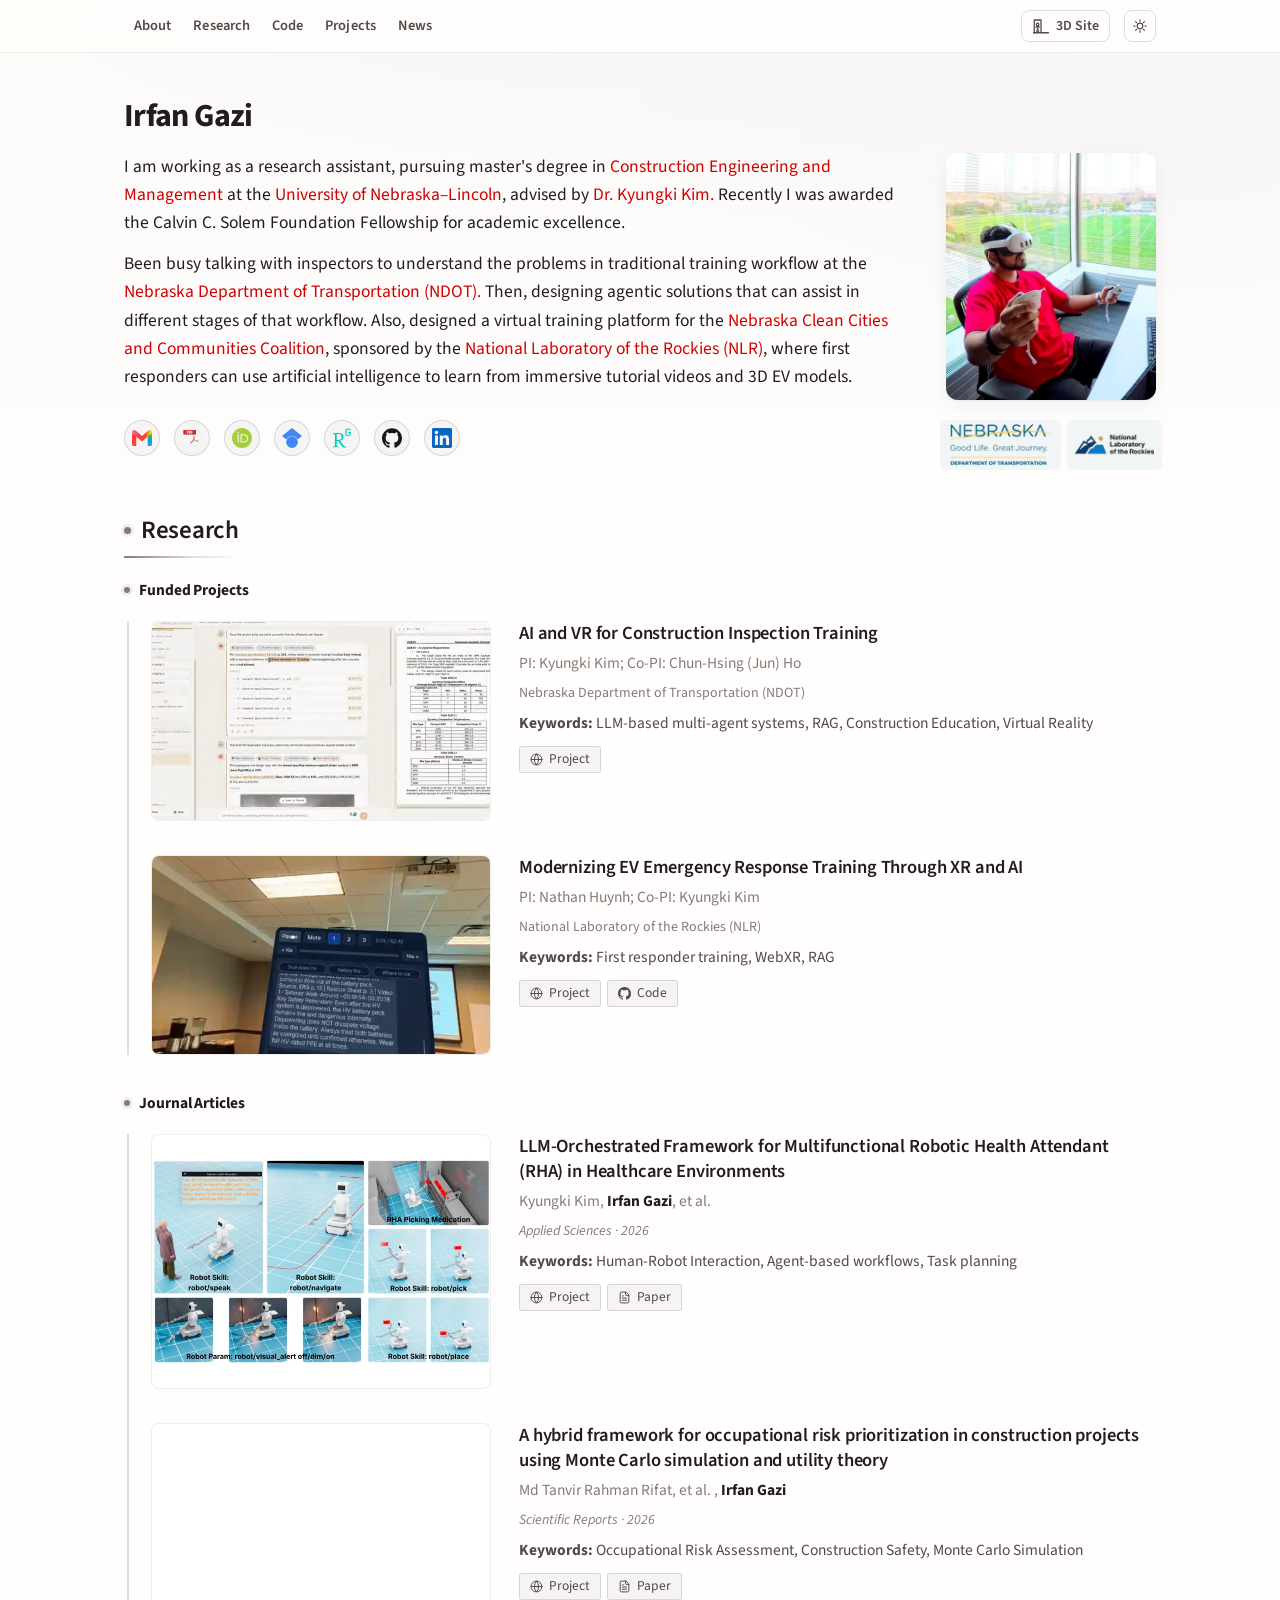
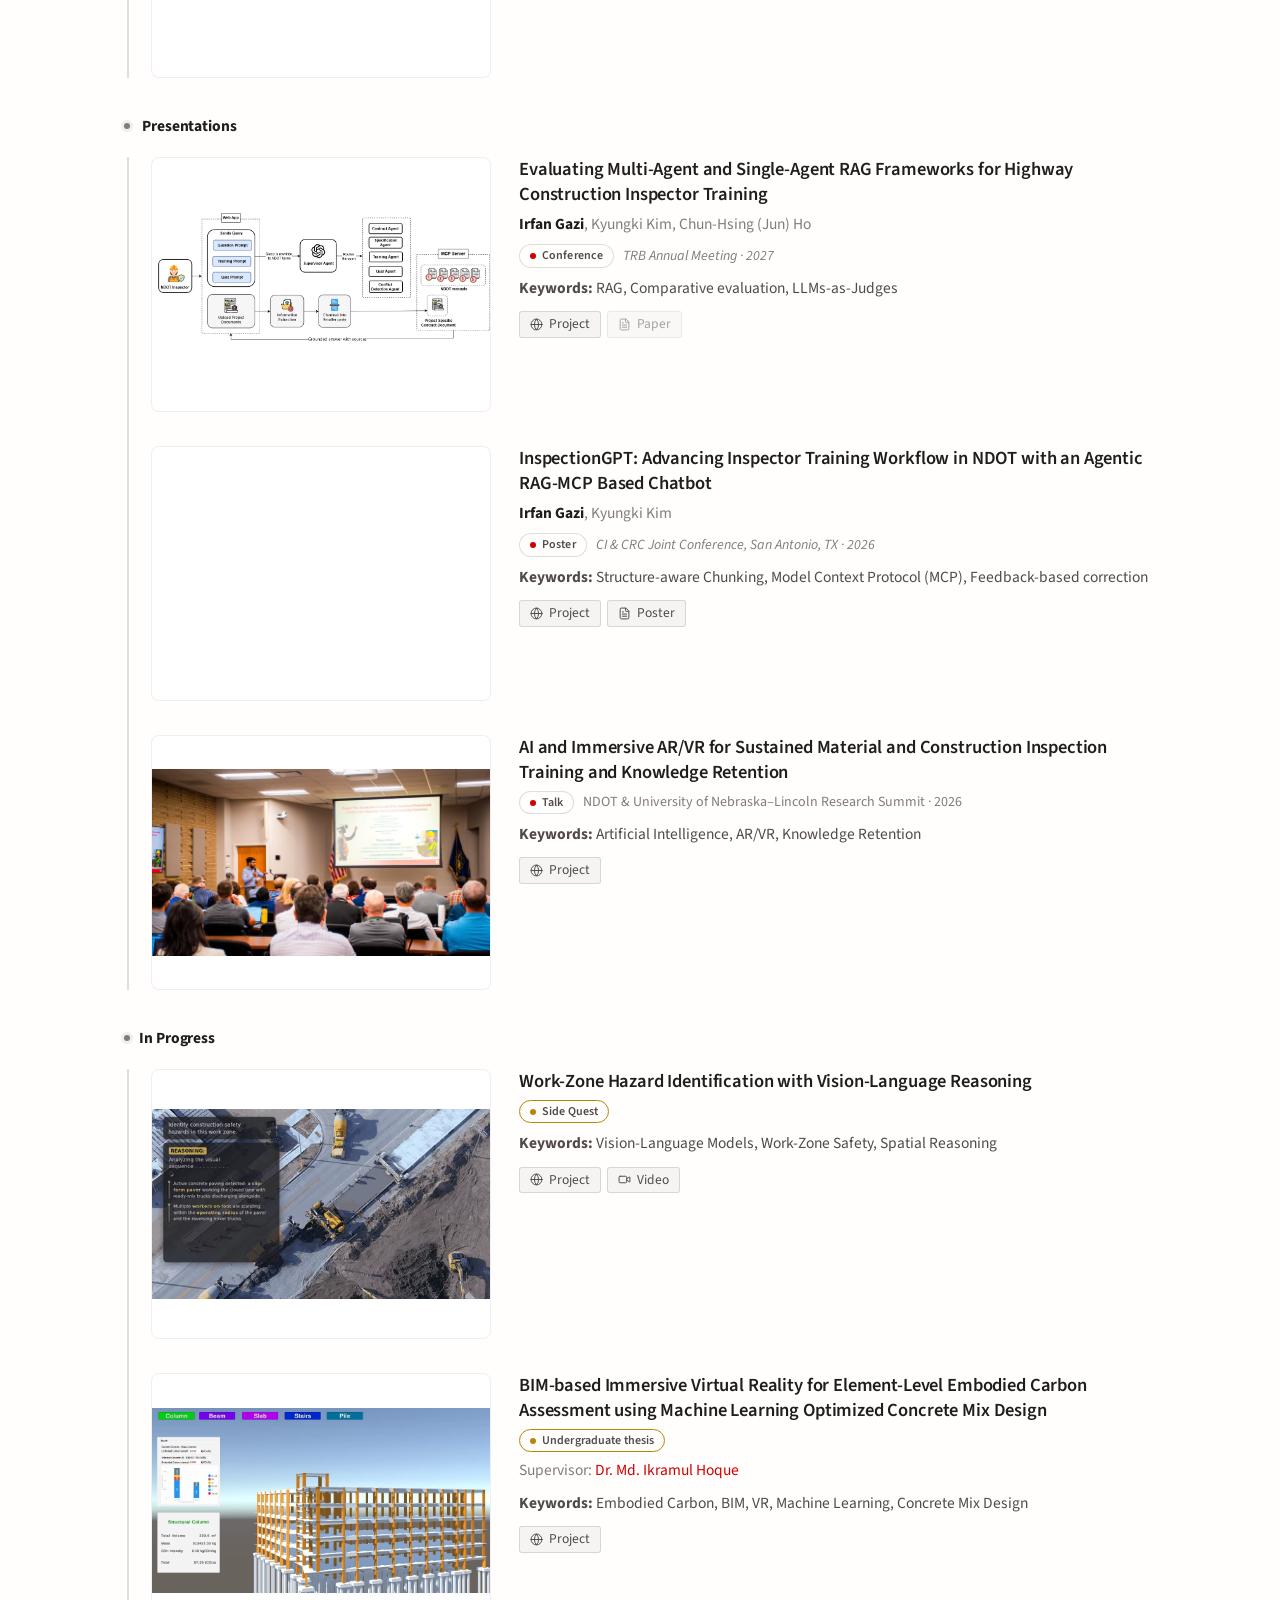
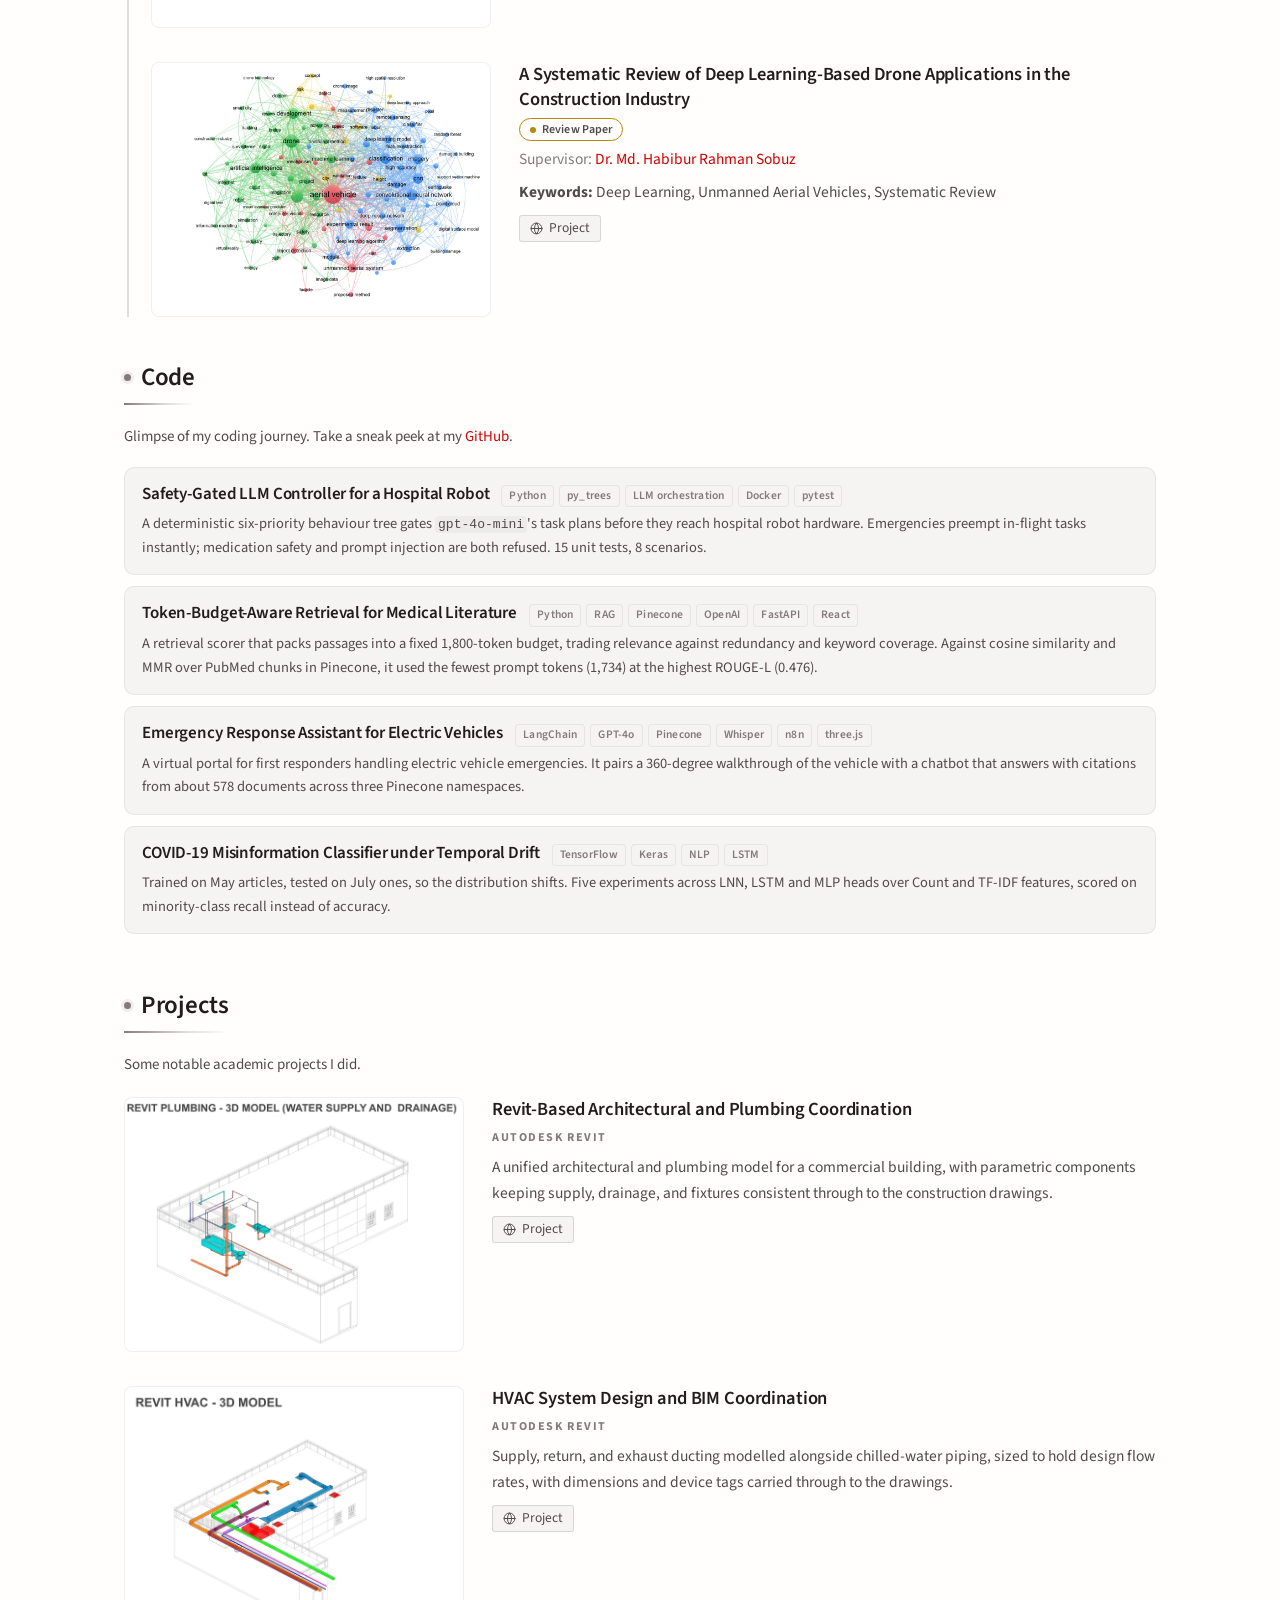
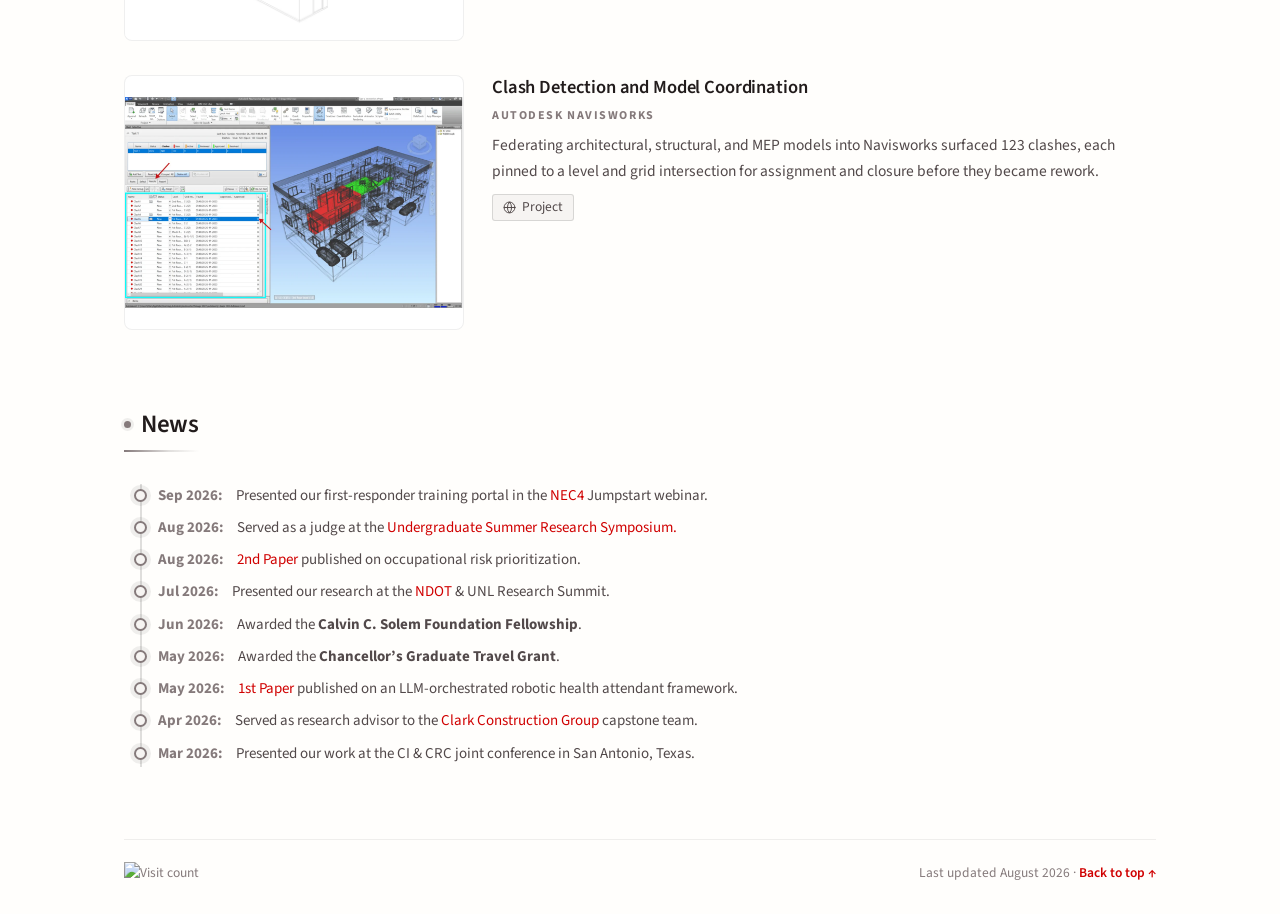
==== commit 7cd3620d: "Shorten keyword lines on research and project entries Co-Authored-By: Claude Opus 5.5 <noreply@anthr" ====
--- a/index.html
+++ b/index.html
@@ -524,8 +524,10 @@
   :root:not([data-theme="light"]) .entry-fig img, :root:not([data-theme="light"]) .entry-fig video, :root:not([data-theme="light"]) .more-figs img { background: #f2f5f5; }
 }
 .entry-fig svg { background: transparent; border: 0; }
-/* Screen captures fill the frame: the capture is zoomed in slightly so its dark edges sit
+/* Screen captures fill the frame: the figure grows to the height of the text
+   beside it, and the capture is zoomed in slightly so its dark edges sit
    outside the frame. The frame, not the image, carries the border and glow. */
+.entry:has(> .fig-fill) { align-items: stretch; }
 .entry-fig.fig-fill {
   position: relative; overflow: hidden; min-height: 200px;
   border-radius: 8px; border: 1px solid var(--rule-faint); background: #fff;
@@ -538,12 +540,6 @@
 }
 .entry-fig.fig-fill:hover img { transform: scale(1.08); box-shadow: none; }
 .entry-fig.fig-fill:hover { transform: scale(1.04); box-shadow: 0 0 20px 2px var(--accent), var(--shadow); }
-/* On desktop every figure is one fixed height, the height of a typical
-   journal entry's text block, and the media is cropped to fill it. */
-.entry { --fig-h: 177px; }
-.entry-fig > a { display: block; }
-.entry-fig img, .entry-fig video { display: block; height: var(--fig-h); aspect-ratio: auto; object-fit: cover; }
-.entry-fig.fig-fill { height: var(--fig-h); min-height: 0; }
 
 .venue {
   display: block; margin-bottom: 6px;
@@ -736,8 +732,7 @@
   .sponsor-logo { height: 36px; }
   .entry { grid-template-columns: 1fr; gap: 14px; }
   .entry-fig { max-width: 420px; }
-  .entry-fig img, .entry-fig video { height: auto; aspect-ratio: 4 / 3; }
-  .entry-fig.fig-fill { height: auto; aspect-ratio: 775 / 457; min-height: 0; }
+  .entry-fig.fig-fill { aspect-ratio: 775 / 457; min-height: 0; }
   .rgroup-body { padding-left: 14px; }
   .rgroup-head h3 { font-size: 14.5px; }
   /* One bar on a phone: the anchors scroll sideways instead of wrapping to a
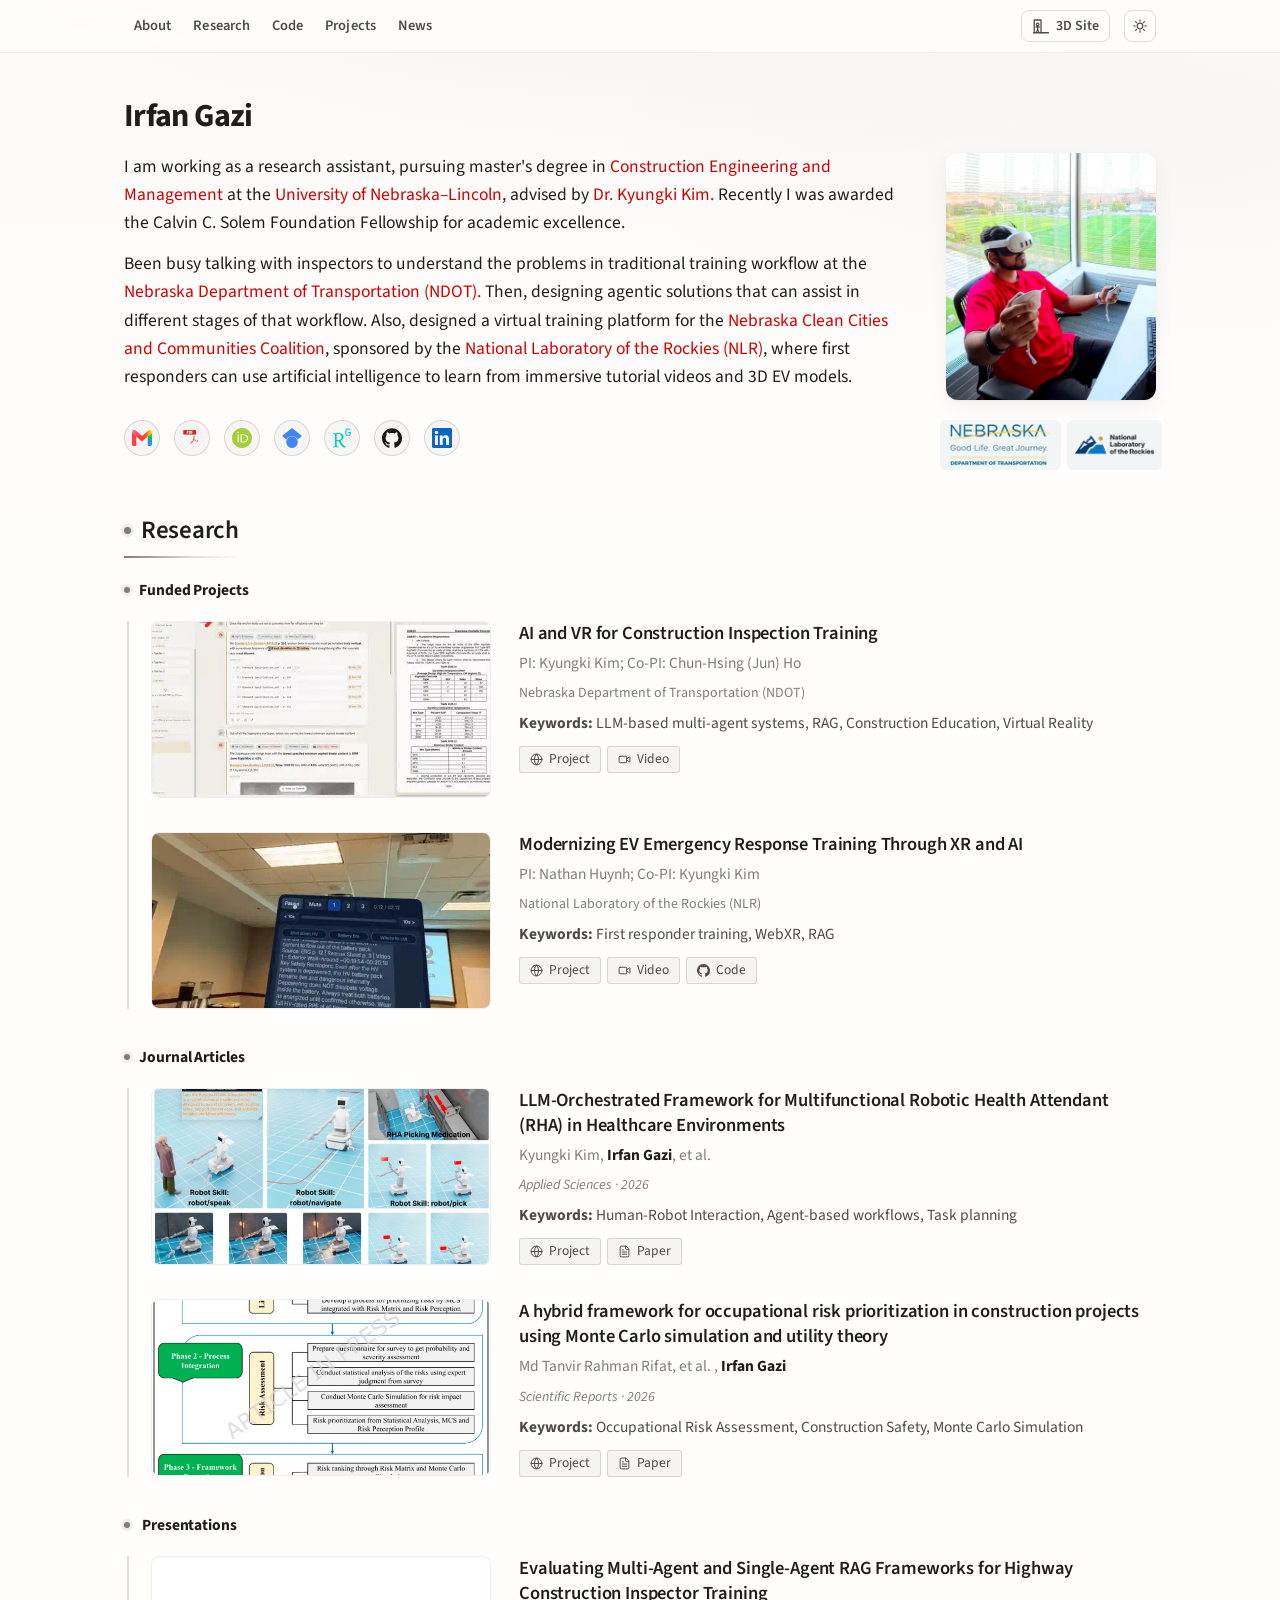
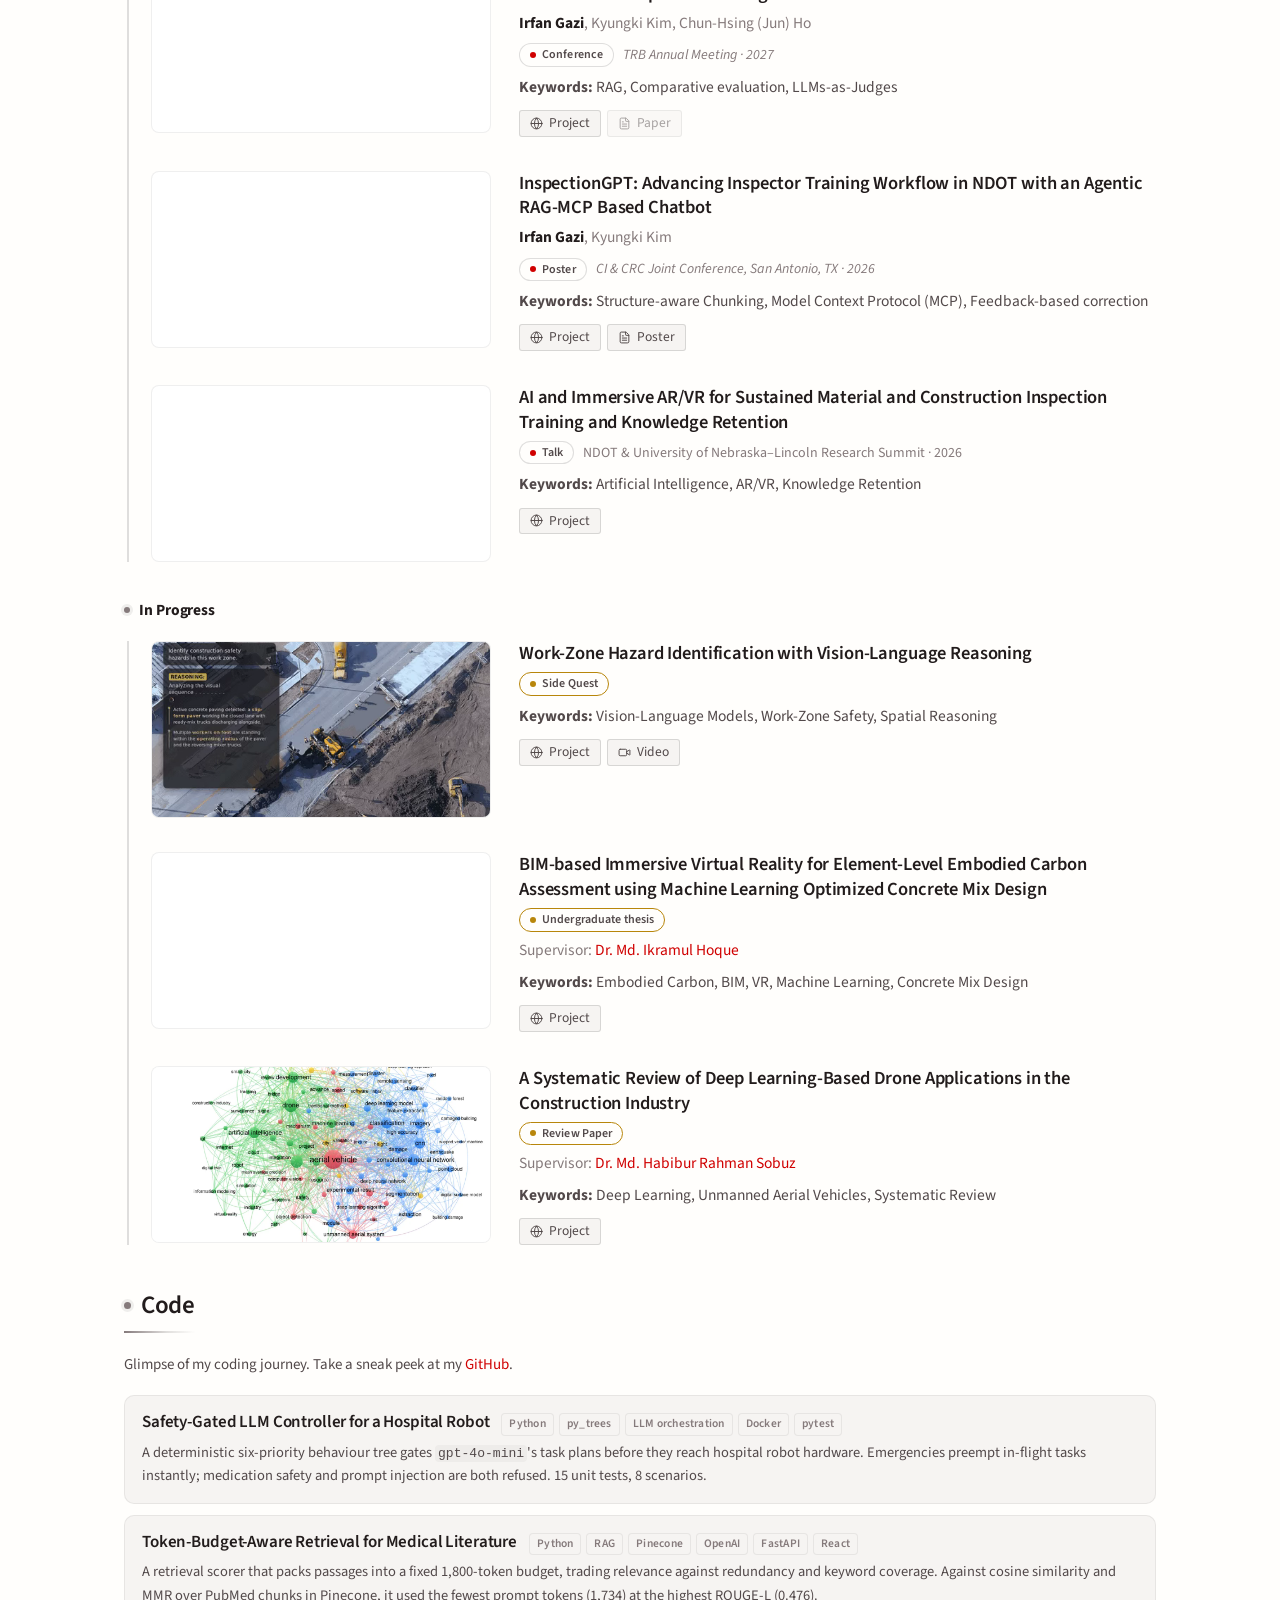
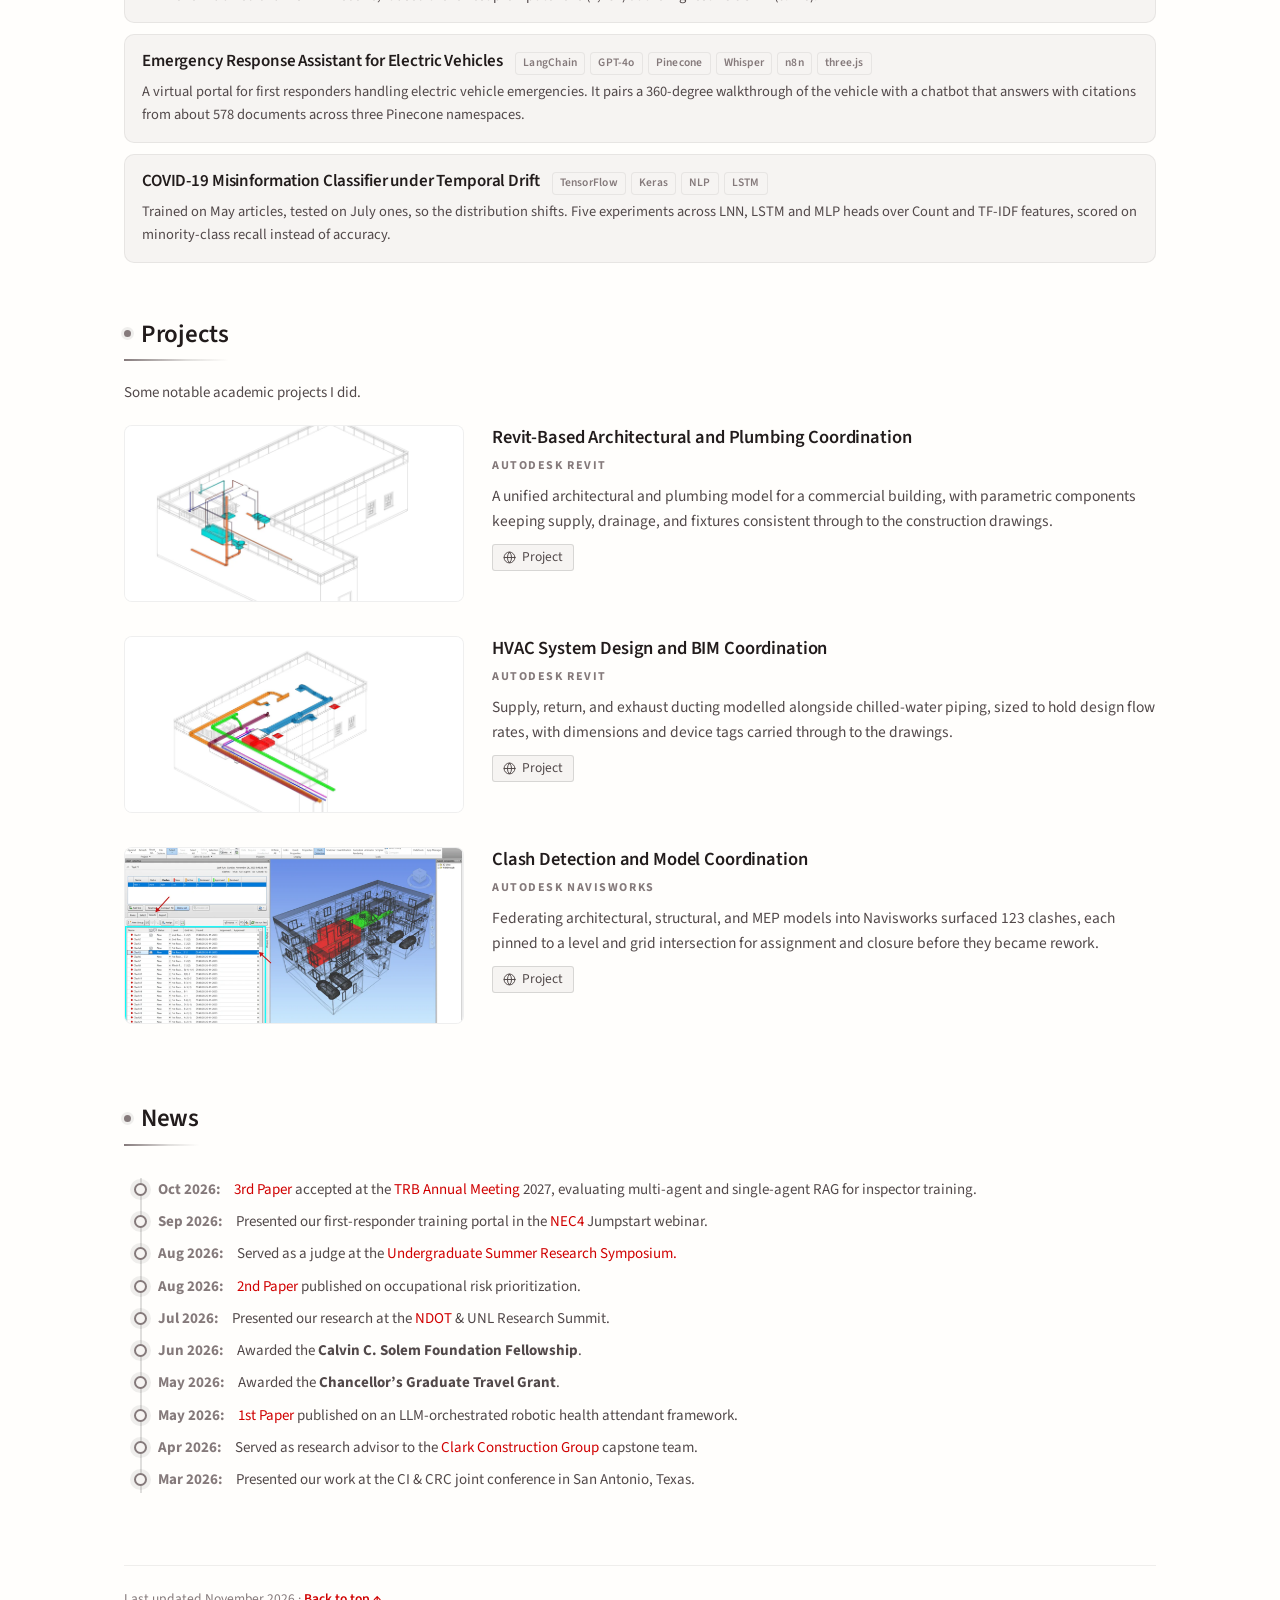
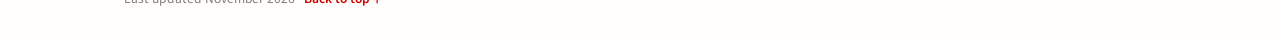
==== commit 11ee6454: "Remove Cloudflare Web Analytics and the hits.sh visit counter Drop the analytics beacon from the 2D " ====
--- a/index.html
+++ b/index.html
@@ -524,10 +524,8 @@
   :root:not([data-theme="light"]) .entry-fig img, :root:not([data-theme="light"]) .entry-fig video, :root:not([data-theme="light"]) .more-figs img { background: #f2f5f5; }
 }
 .entry-fig svg { background: transparent; border: 0; }
-/* Screen captures fill the frame: the figure grows to the height of the text
-   beside it, and the capture is zoomed in slightly so its dark edges sit
+/* Screen captures fill the frame: the capture is zoomed in slightly so its dark edges sit
    outside the frame. The frame, not the image, carries the border and glow. */
-.entry:has(> .fig-fill) { align-items: stretch; }
 .entry-fig.fig-fill {
   position: relative; overflow: hidden; min-height: 200px;
   border-radius: 8px; border: 1px solid var(--rule-faint); background: #fff;
@@ -540,6 +538,12 @@
 }
 .entry-fig.fig-fill:hover img { transform: scale(1.08); box-shadow: none; }
 .entry-fig.fig-fill:hover { transform: scale(1.04); box-shadow: 0 0 20px 2px var(--accent), var(--shadow); }
+/* On desktop every figure is one fixed height, the height of a typical
+   journal entry's text block, and the media is cropped to fill it. */
+.entry { --fig-h: 177px; }
+.entry-fig > a { display: block; }
+.entry-fig img, .entry-fig video { display: block; height: var(--fig-h); aspect-ratio: auto; object-fit: cover; }
+.entry-fig.fig-fill { height: var(--fig-h); min-height: 0; }
 
 .venue {
   display: block; margin-bottom: 6px;
@@ -714,8 +718,6 @@
 
 /* ---------- footer ---------- */
 .to-top { font-weight: 600; }
-/* Visit counter: a hits.sh badge, counted per page load on their server. */
-.visits { vertical-align: middle; }
 footer {
   margin-top: 52px; padding: 22px 0 30px;
   border-top: 1px solid var(--rule-faint);
@@ -732,7 +734,8 @@
   .sponsor-logo { height: 36px; }
   .entry { grid-template-columns: 1fr; gap: 14px; }
   .entry-fig { max-width: 420px; }
-  .entry-fig.fig-fill { aspect-ratio: 775 / 457; min-height: 0; }
+  .entry-fig img, .entry-fig video { height: auto; aspect-ratio: 4 / 3; }
+  .entry-fig.fig-fill { height: auto; aspect-ratio: 775 / 457; min-height: 0; }
   .rgroup-body { padding-left: 14px; }
   .rgroup-head h3 { font-size: 14.5px; }
   /* One bar on a phone: the anchors scroll sideways instead of wrapping to a
@@ -890,6 +893,7 @@
         <p class="takeaway keywords"><strong>Keywords:</strong> LLM-based multi-agent systems, RAG, Construction Education, Virtual Reality</p>
         <p class="actions">
           <a href="projects/ndot-inspection-training.html"><svg aria-hidden="true"><use href="#i-globe"/></svg>Project</a>
+          <a href="https://www.youtube.com/watch?v=VIKhDqtIAbE" target="_blank" rel="noopener"><svg aria-hidden="true"><use href="#i-video"/></svg>Video</a>
         </p>
       </div>
     </article>
@@ -907,6 +911,7 @@
         <p class="takeaway keywords"><strong>Keywords:</strong> First responder training, WebXR, RAG</p>
         <p class="actions">
           <a href="projects/ev-emergency-response-training.html"><svg aria-hidden="true"><use href="#i-globe"/></svg>Project</a>
+          <a href="https://www.youtube.com/watch?v=m6wCvt3aBHs" target="_blank" rel="noopener"><svg aria-hidden="true"><use href="#i-video"/></svg>Video</a>
           <a href="https://github.com/Irfan-Gazi0/RAG_Responder" target="_blank" rel="noopener"><svg class="i-solid" aria-hidden="true"><use href="#i-github"/></svg>Code</a>
         </p>
       </div>
@@ -1199,6 +1204,7 @@
     <h2 class="section-heading">News</h2>
     <div class="news-scroll" tabindex="0" role="region" aria-label="News and updates">
       <ul>
+        <li><span class="date">Oct 2026:</span> <a href="#pub-trb-2027">3rd Paper</a> accepted at the <a href="https://trb-annual-meeting.nationalacademies.org/" target="_blank" rel="noopener">TRB Annual Meeting</a> 2027, evaluating multi-agent and single-agent RAG for inspector training.</li>
         <li><span class="date">Sep 2026:</span> Presented our first-responder training portal in the <a href="https://nec4.unl.edu/" target="_blank" rel="noopener">NEC4</a> Jumpstart webinar.</li>
         <li><span class="date">Aug 2026:</span> Served as a judge at the <a href="https://www.unl.edu/gradstudies/" target="_blank" rel="noopener">Undergraduate Summer Research Symposium.</a> </li>
         <li><span class="date">Aug 2026:</span> <a href="https://doi.org/10.1038/s41598-026-63788-2" target="_blank" rel="noopener">2nd Paper</a> published on occupational risk prioritization.</li>
@@ -1213,8 +1219,7 @@
   </section>
 
   <footer>
-    <span><img class="visits" src="https://hits.sh/irfan-gazi0.github.io/Portfolio.svg?label=visits&amp;color=a30000&amp;labelColor=52494a" height="20" alt="Visit count" loading="lazy" decoding="async" /></span>
-    <span> Last updated August 2026 &middot; <a class="to-top" href="#about">Back to top &uarr;</a></span>
+    <span> Last updated November 2026 &middot; <a class="to-top" href="#about">Back to top &uarr;</a></span>
   </footer>
 
 </main>
@@ -1399,6 +1404,5 @@
   <img src="images/profile.webp" width="450" height="530" alt="Portrait of Irfan Gazi" />
 </div>
 
-<!-- Cloudflare Web Analytics --><script type='module' src='https://static.cloudflareinsights.com/beacon.min.js' data-cf-beacon='{"token": "28dcf3540ad949d9b426261197cce7c3"}'></script><!-- End Cloudflare Web Analytics -->
 </body>
 </html>
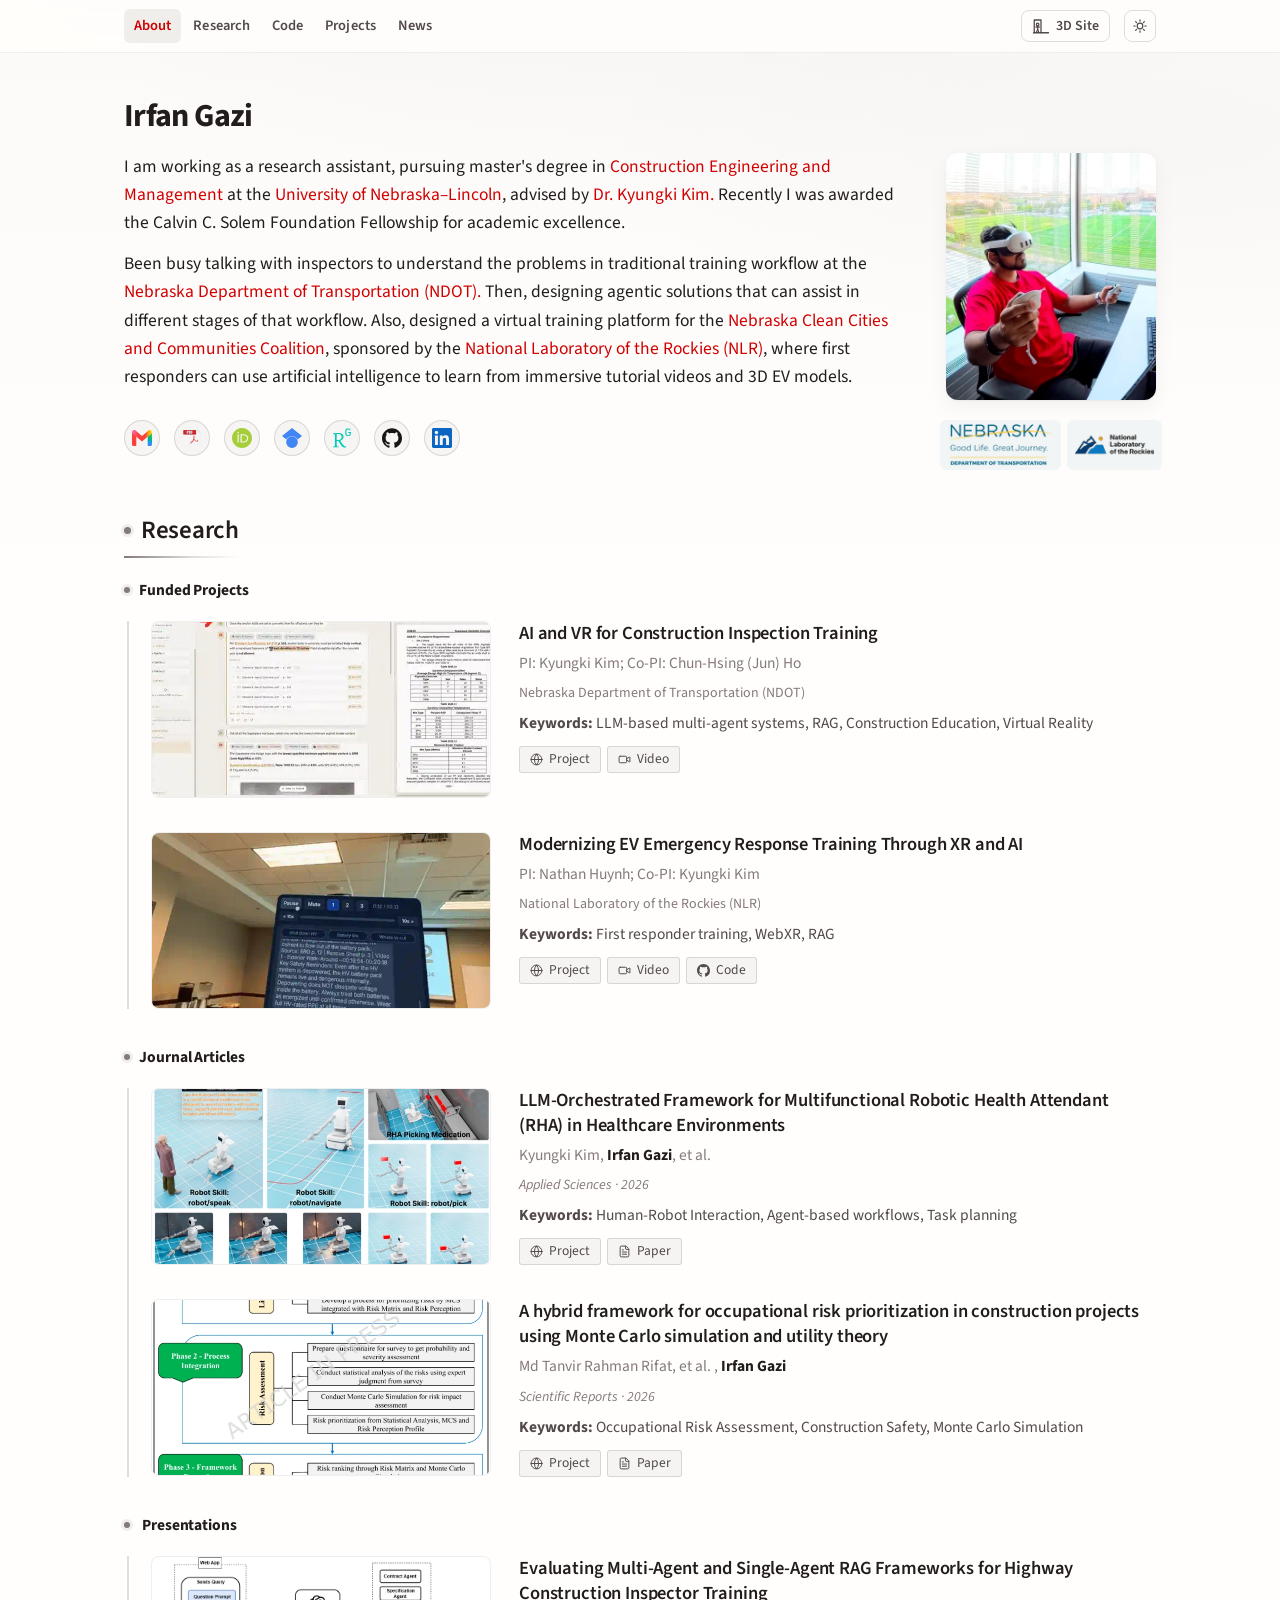
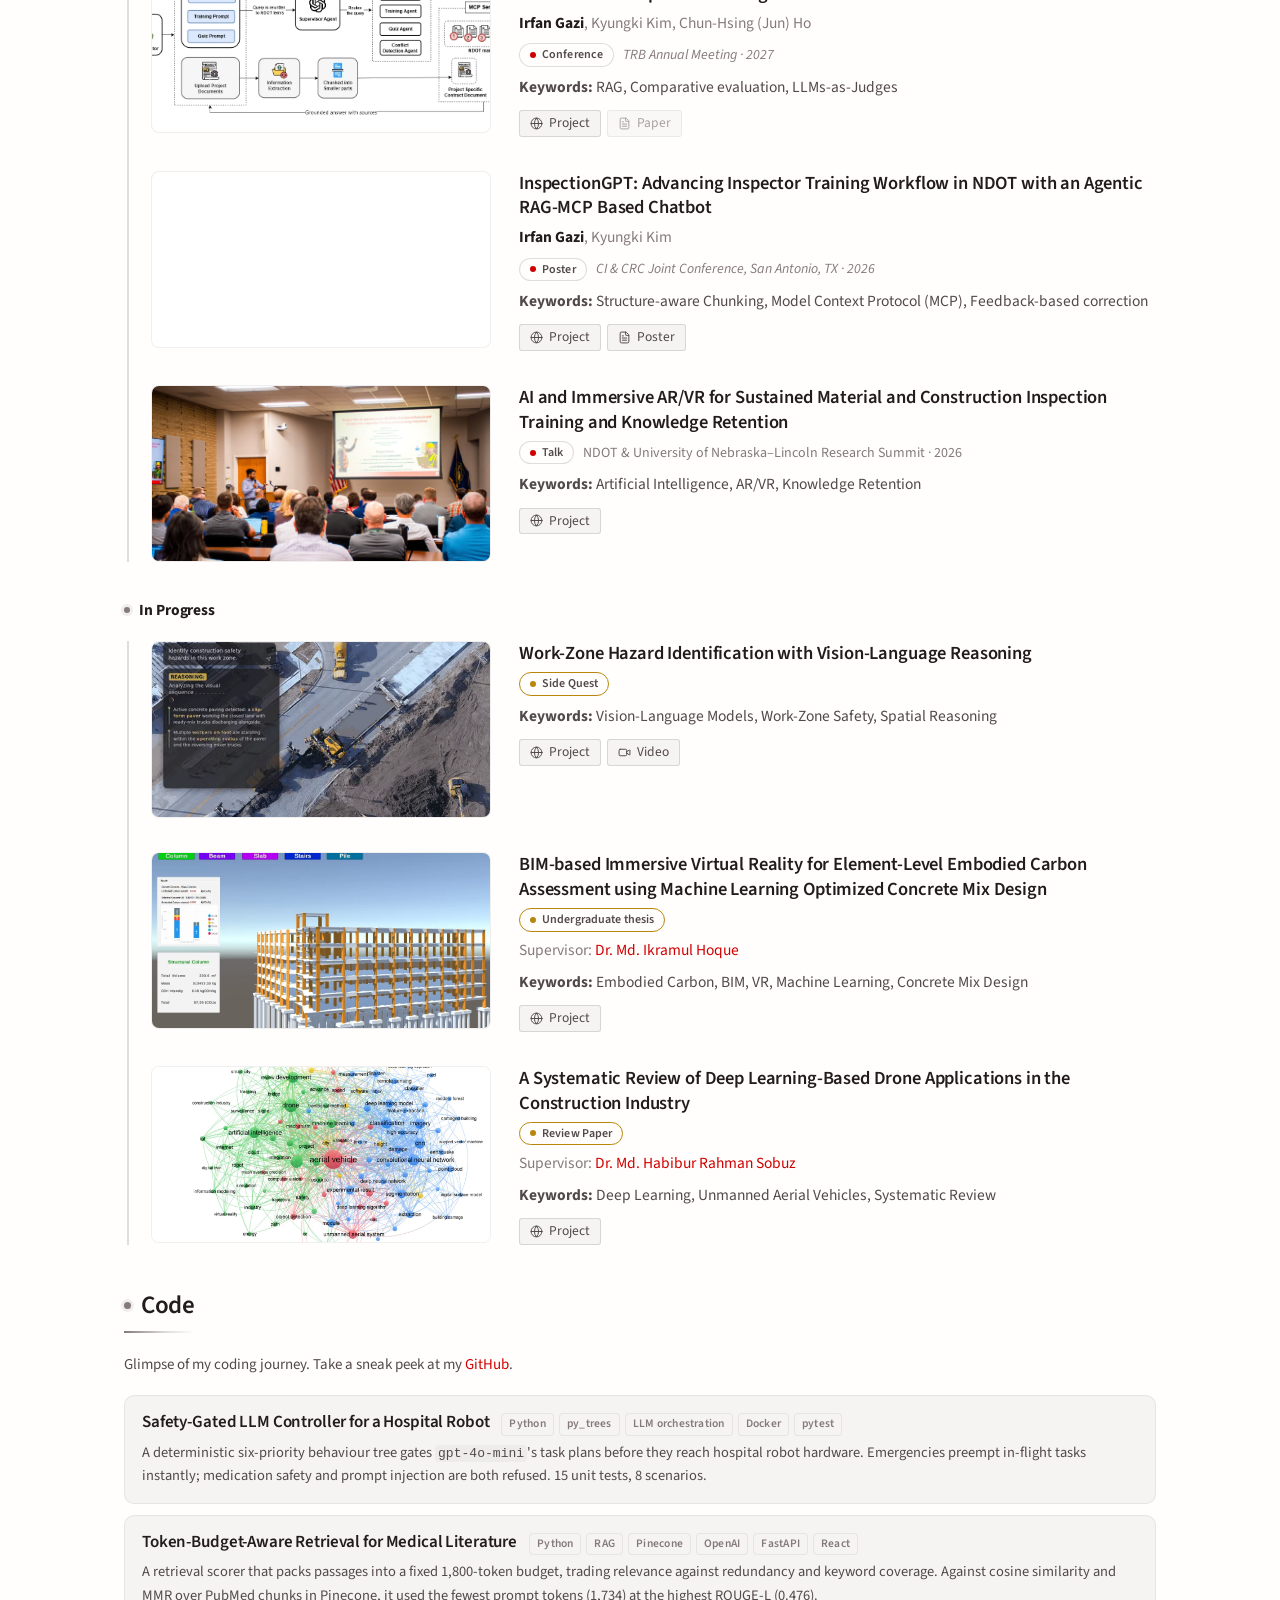
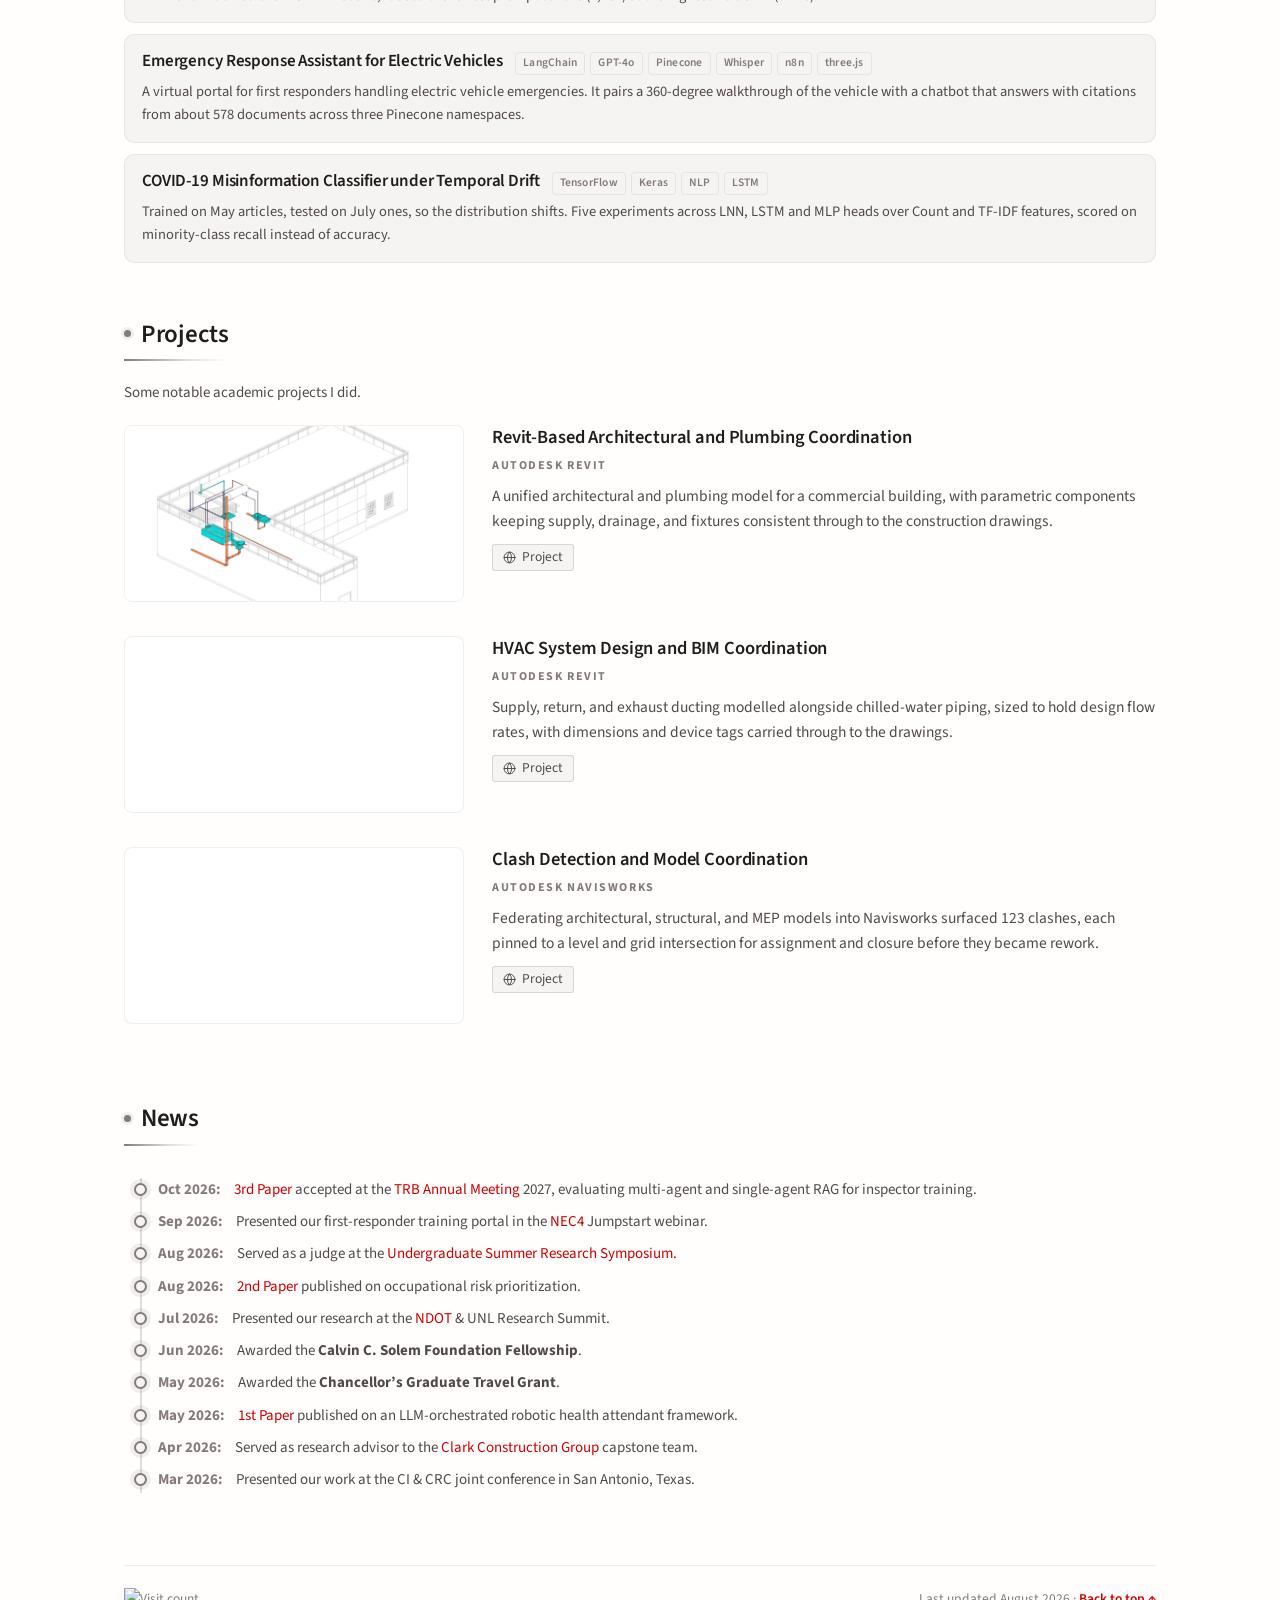
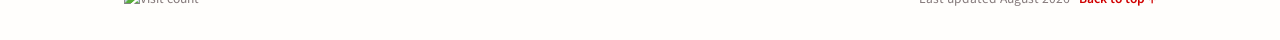
==== commit 92b1bf40: "Add Oct 2026 news item for the TRB 2027 paper acceptance Co-Authored-By: Claude Opus 5.5 <noreply@an" ====
--- a/index.html
+++ b/index.html
@@ -718,6 +718,8 @@
 
 /* ---------- footer ---------- */
 .to-top { font-weight: 600; }
+/* Visit counter: a hits.sh badge, counted per page load on their server. */
+.visits { vertical-align: middle; }
 footer {
   margin-top: 52px; padding: 22px 0 30px;
   border-top: 1px solid var(--rule-faint);
@@ -1219,7 +1221,8 @@
   </section>
 
   <footer>
-    <span> Last updated November 2026 &middot; <a class="to-top" href="#about">Back to top &uarr;</a></span>
+    <span><img class="visits" src="https://hits.sh/irfan-gazi0.github.io/Portfolio.svg?label=visits&amp;color=a30000&amp;labelColor=52494a" height="20" alt="Visit count" loading="lazy" decoding="async" /></span>
+    <span> Last updated August 2026 &middot; <a class="to-top" href="#about">Back to top &uarr;</a></span>
   </footer>
 
 </main>
@@ -1404,5 +1407,6 @@
   <img src="images/profile.webp" width="450" height="530" alt="Portrait of Irfan Gazi" />
 </div>
 
+<!-- Cloudflare Web Analytics --><script type='module' src='https://static.cloudflareinsights.com/beacon.min.js' data-cf-beacon='{"token": "28dcf3540ad949d9b426261197cce7c3"}'></script><!-- End Cloudflare Web Analytics -->
 </body>
 </html>
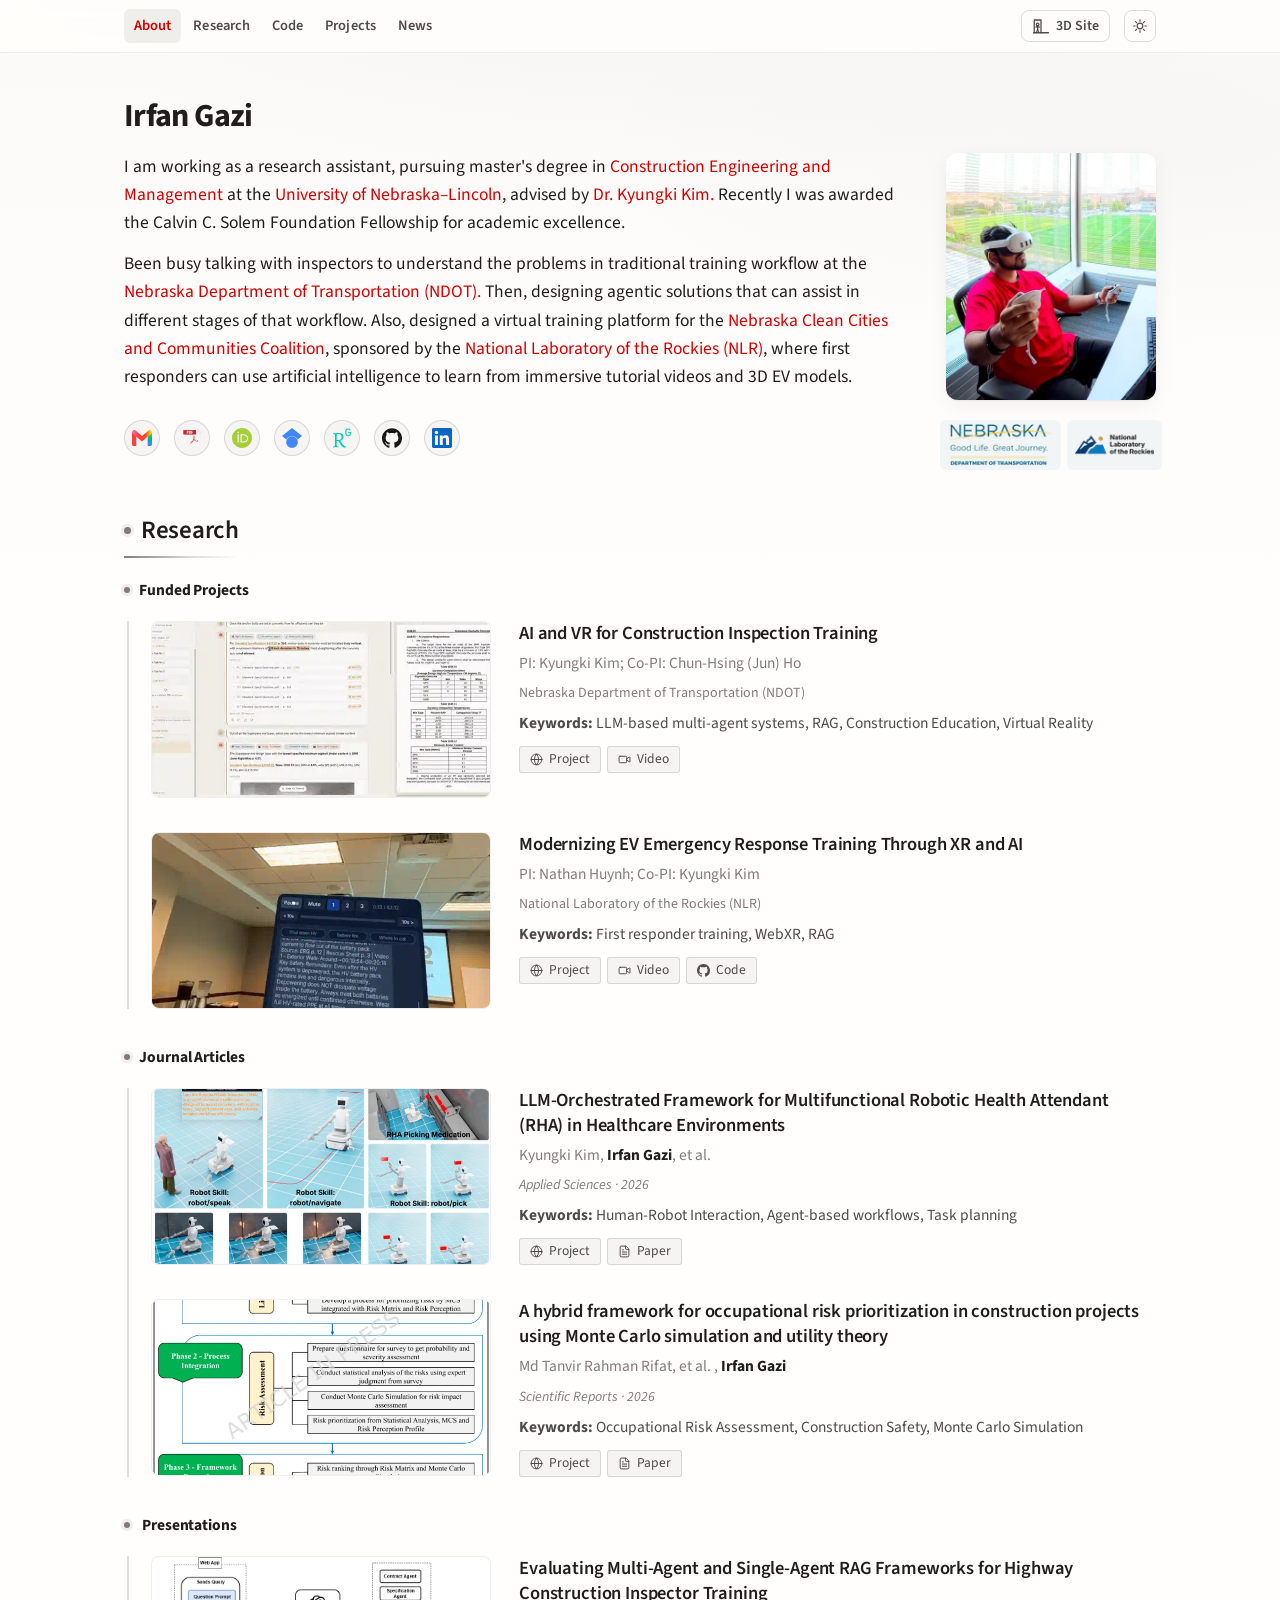
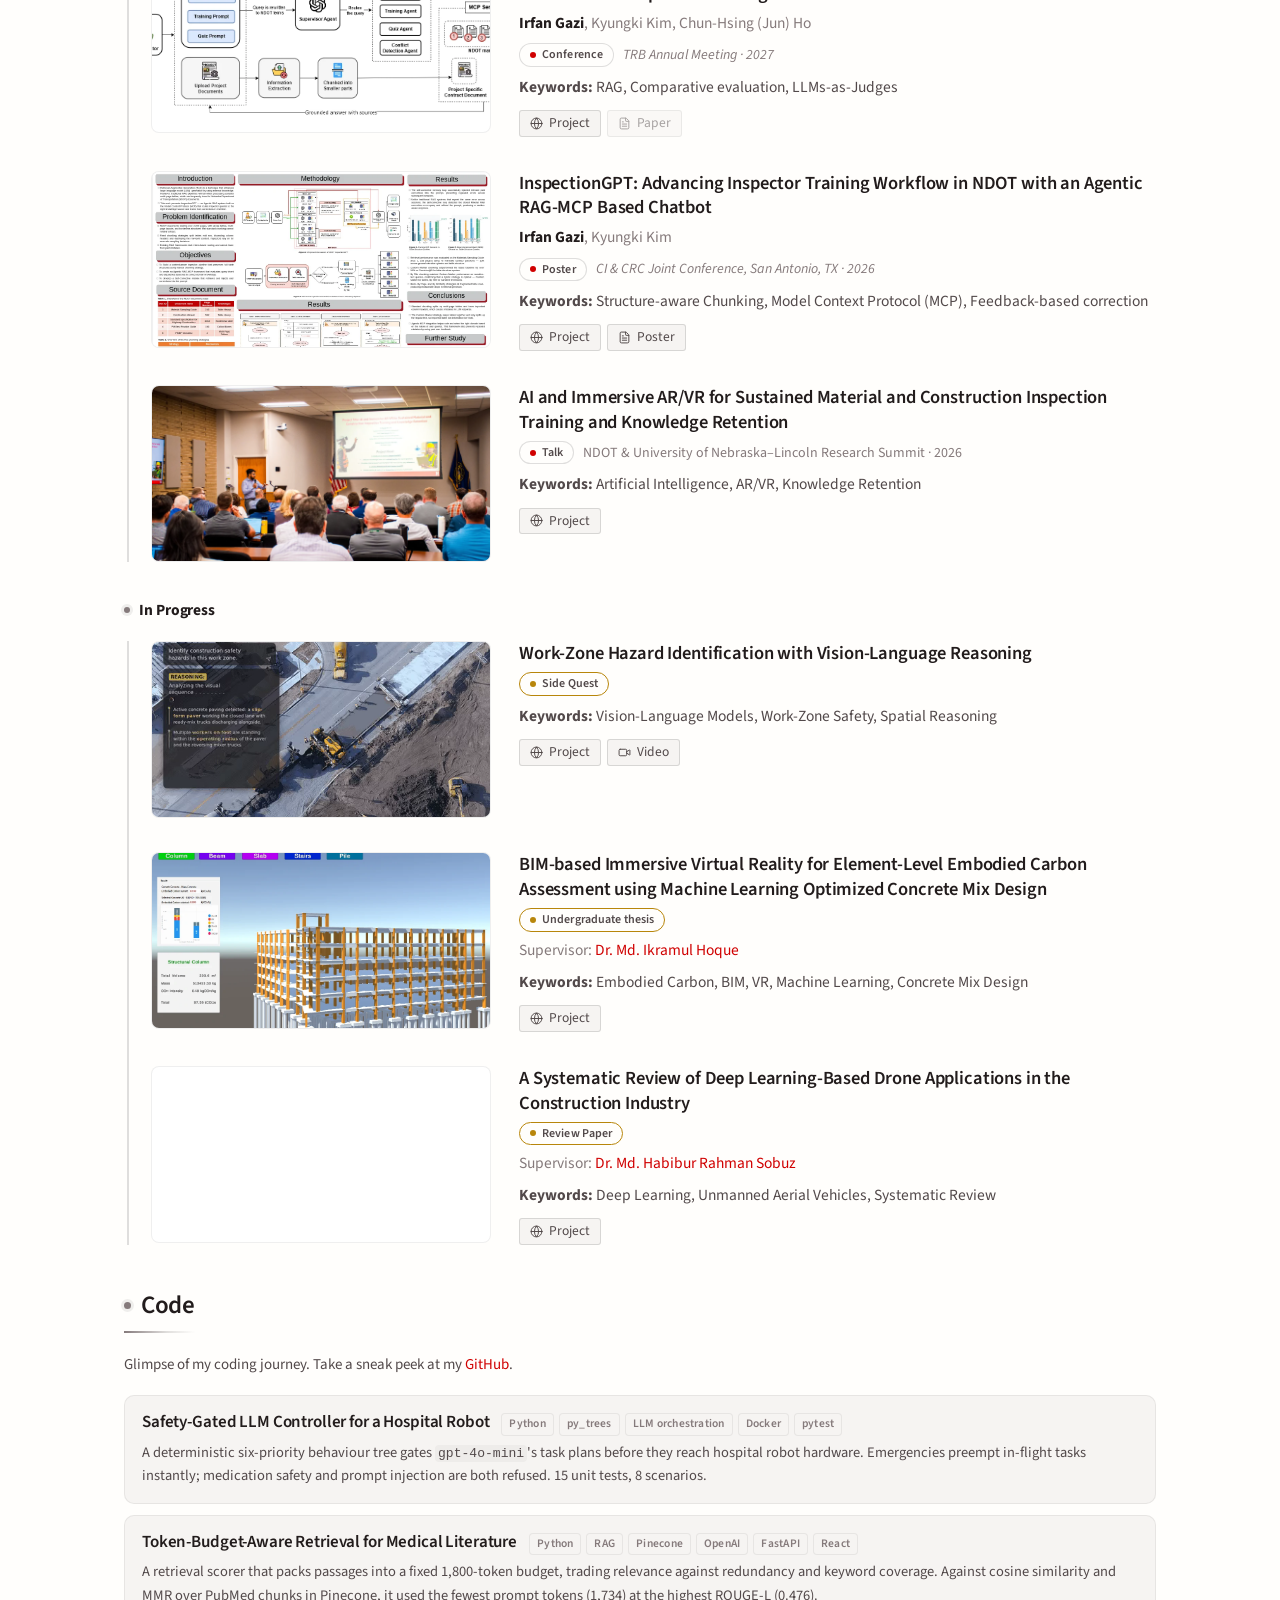
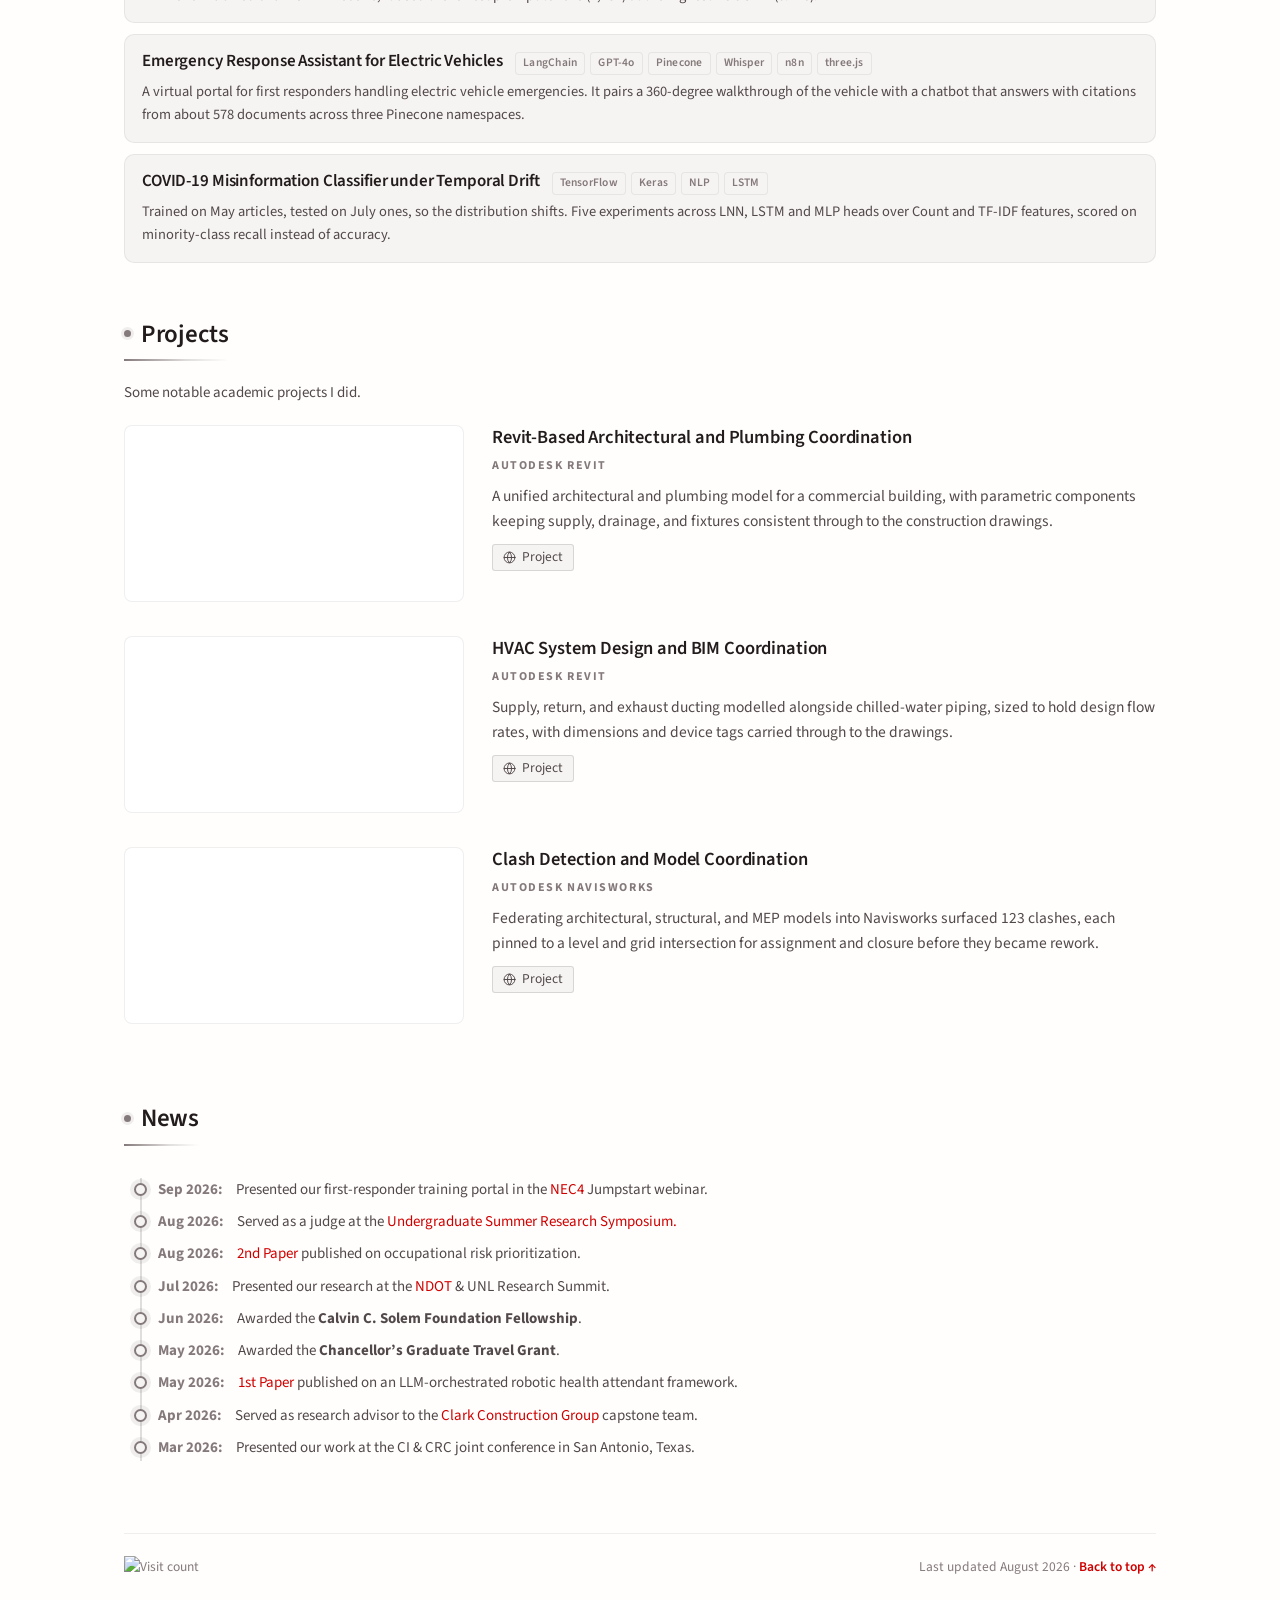
==== commit 6bfcff48: "Add Video buttons to the NDOT and EV funded-project cards Co-Authored-By: Claude Opus 5.5 <noreply@a" ====
--- a/index.html
+++ b/index.html
@@ -1206,7 +1206,6 @@
     <h2 class="section-heading">News</h2>
     <div class="news-scroll" tabindex="0" role="region" aria-label="News and updates">
       <ul>
-        <li><span class="date">Oct 2026:</span> <a href="#pub-trb-2027">3rd Paper</a> accepted at the <a href="https://trb-annual-meeting.nationalacademies.org/" target="_blank" rel="noopener">TRB Annual Meeting</a> 2027, evaluating multi-agent and single-agent RAG for inspector training.</li>
         <li><span class="date">Sep 2026:</span> Presented our first-responder training portal in the <a href="https://nec4.unl.edu/" target="_blank" rel="noopener">NEC4</a> Jumpstart webinar.</li>
         <li><span class="date">Aug 2026:</span> Served as a judge at the <a href="https://www.unl.edu/gradstudies/" target="_blank" rel="noopener">Undergraduate Summer Research Symposium.</a> </li>
         <li><span class="date">Aug 2026:</span> <a href="https://doi.org/10.1038/s41598-026-63788-2" target="_blank" rel="noopener">2nd Paper</a> published on occupational risk prioritization.</li>
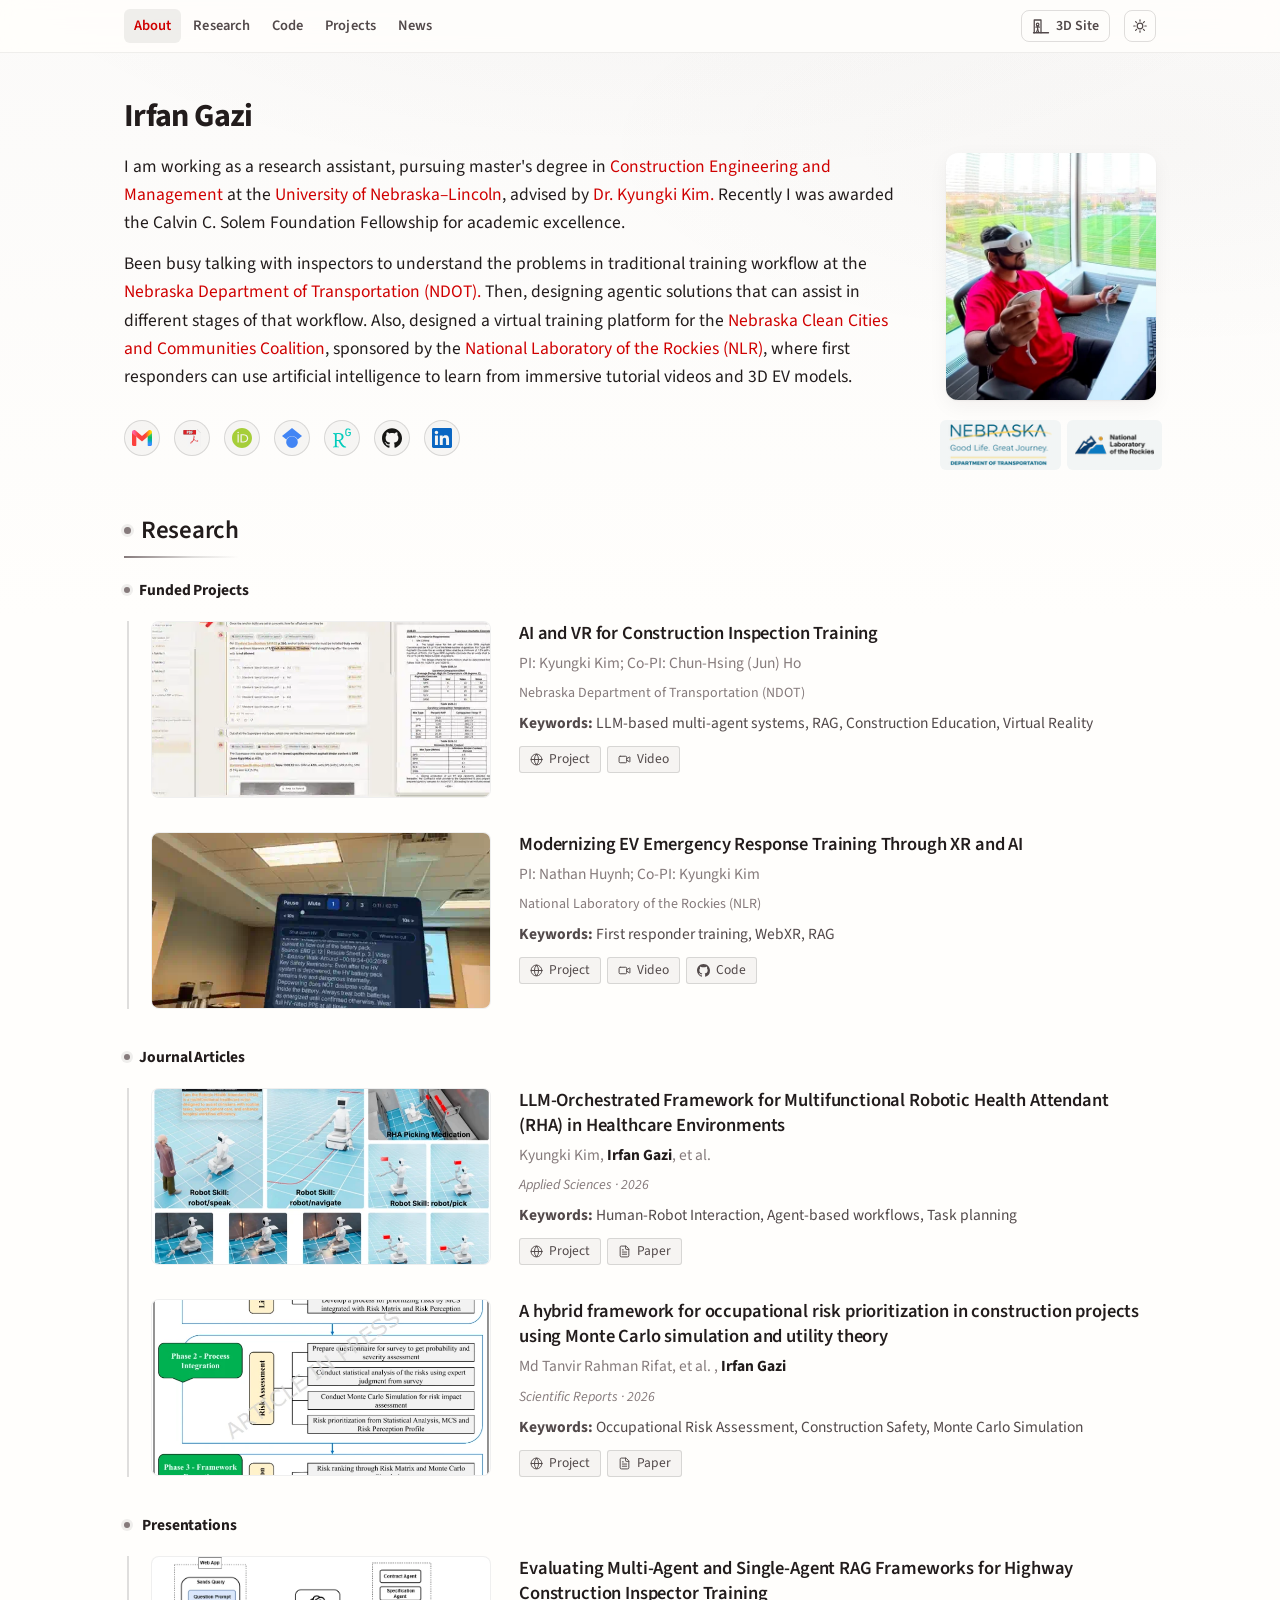
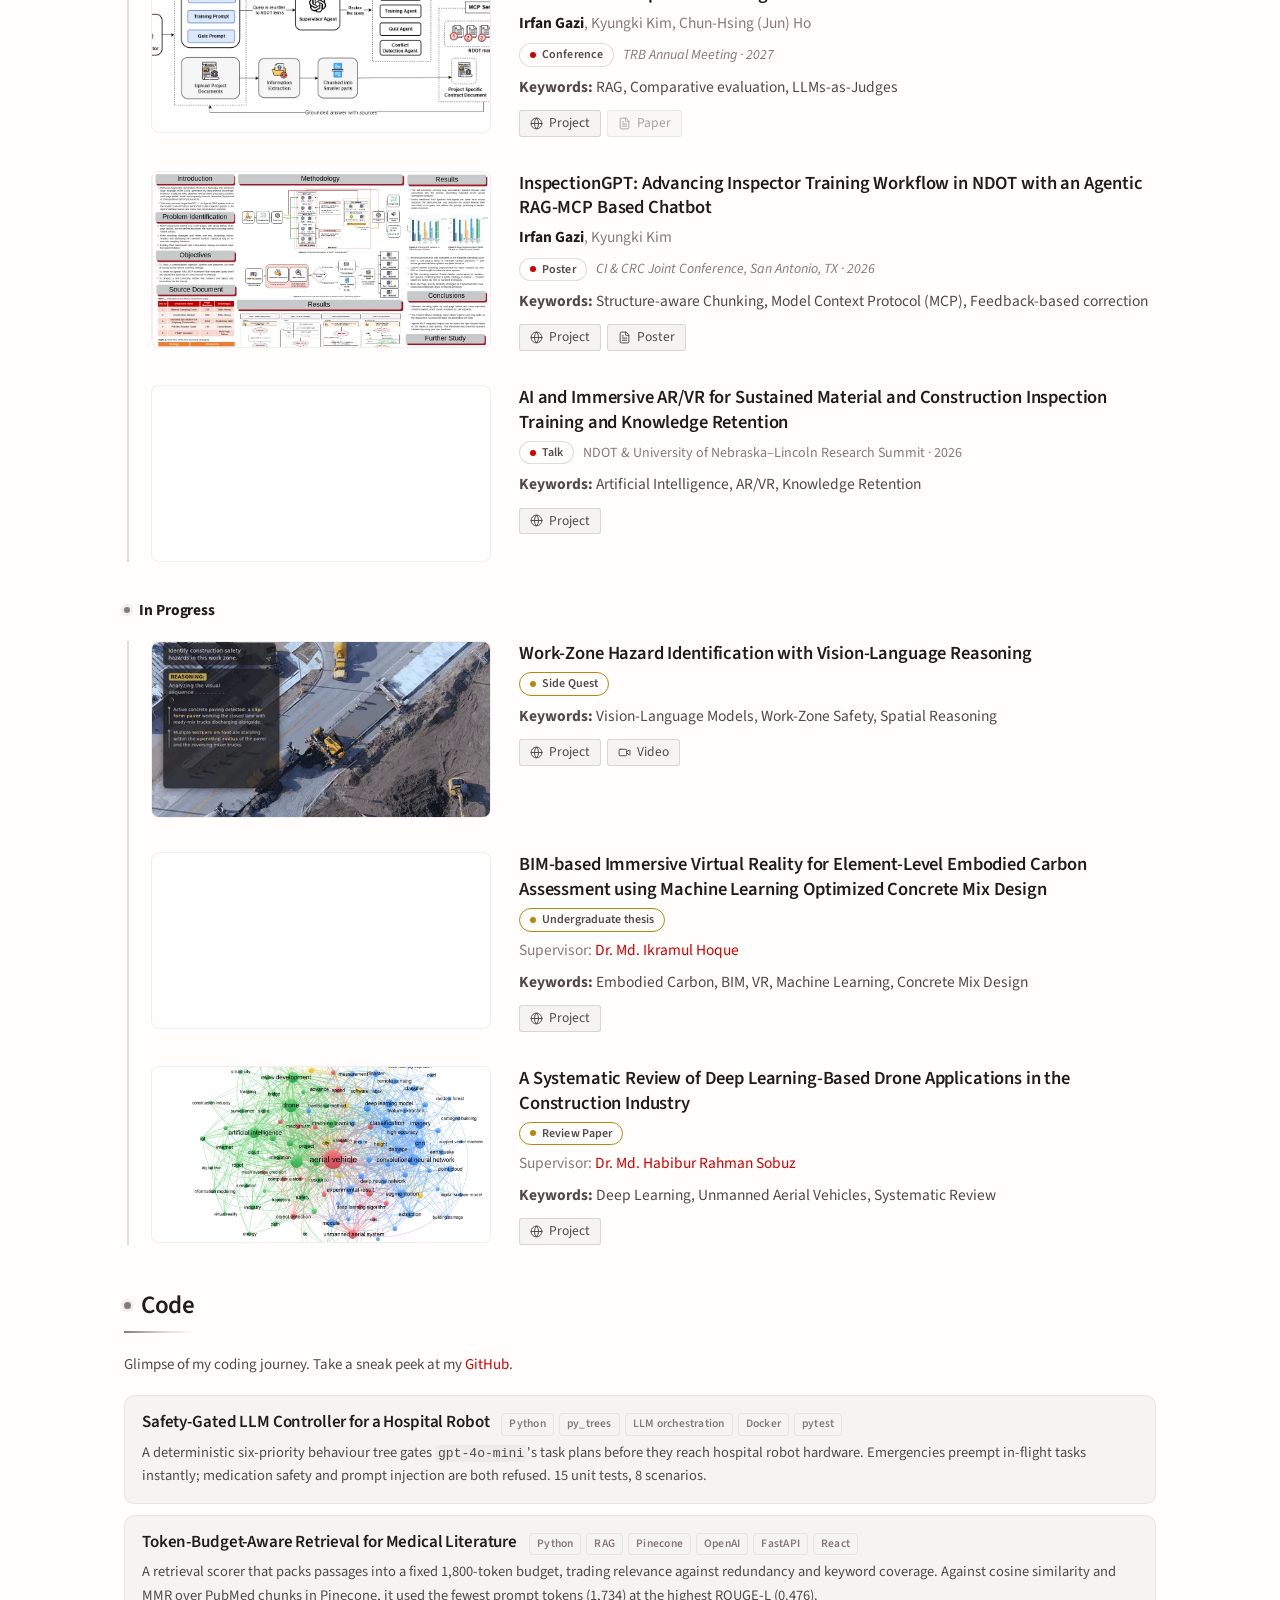
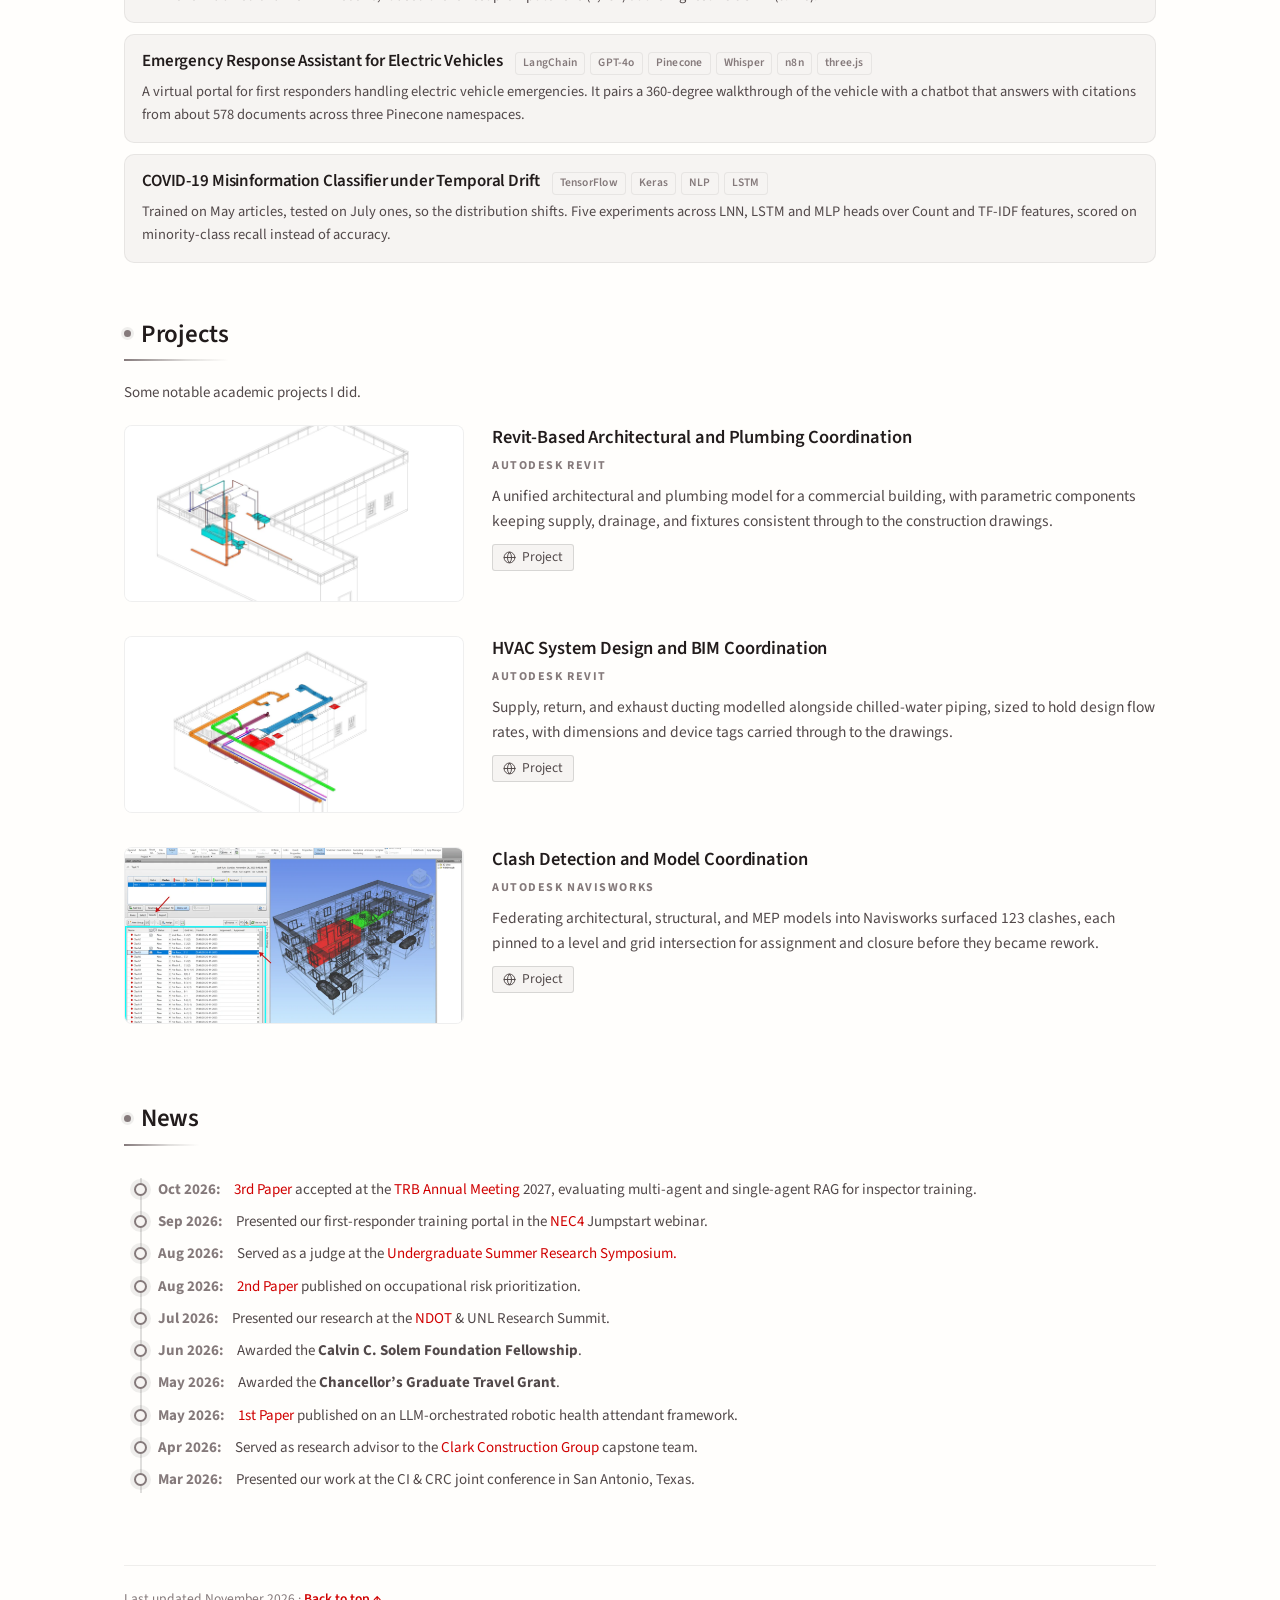
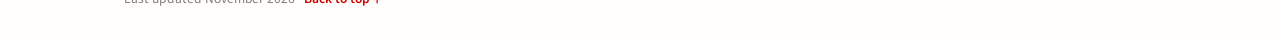
==== commit 04d46331: "Add a service worker that caches the site for repeat visits GitHub Pages sends max-age=600 on every " ====
--- a/index.html
+++ b/index.html
@@ -718,8 +718,6 @@
 
 /* ---------- footer ---------- */
 .to-top { font-weight: 600; }
-/* Visit counter: a hits.sh badge, counted per page load on their server. */
-.visits { vertical-align: middle; }
 footer {
   margin-top: 52px; padding: 22px 0 30px;
   border-top: 1px solid var(--rule-faint);
@@ -1206,6 +1204,7 @@
     <h2 class="section-heading">News</h2>
     <div class="news-scroll" tabindex="0" role="region" aria-label="News and updates">
       <ul>
+        <li><span class="date">Oct 2026:</span> <a href="#pub-trb-2027">3rd Paper</a> accepted at the <a href="https://trb-annual-meeting.nationalacademies.org/" target="_blank" rel="noopener">TRB Annual Meeting</a> 2027, evaluating multi-agent and single-agent RAG for inspector training.</li>
         <li><span class="date">Sep 2026:</span> Presented our first-responder training portal in the <a href="https://nec4.unl.edu/" target="_blank" rel="noopener">NEC4</a> Jumpstart webinar.</li>
         <li><span class="date">Aug 2026:</span> Served as a judge at the <a href="https://www.unl.edu/gradstudies/" target="_blank" rel="noopener">Undergraduate Summer Research Symposium.</a> </li>
         <li><span class="date">Aug 2026:</span> <a href="https://doi.org/10.1038/s41598-026-63788-2" target="_blank" rel="noopener">2nd Paper</a> published on occupational risk prioritization.</li>
@@ -1220,8 +1219,7 @@
   </section>
 
   <footer>
-    <span><img class="visits" src="https://hits.sh/irfan-gazi0.github.io/Portfolio.svg?label=visits&amp;color=a30000&amp;labelColor=52494a" height="20" alt="Visit count" loading="lazy" decoding="async" /></span>
-    <span> Last updated August 2026 &middot; <a class="to-top" href="#about">Back to top &uarr;</a></span>
+    <span> Last updated November 2026 &middot; <a class="to-top" href="#about">Back to top &uarr;</a></span>
   </footer>
 
 </main>
@@ -1406,6 +1404,13 @@
   <img src="images/profile.webp" width="450" height="530" alt="Portrait of Irfan Gazi" />
 </div>
 
-<!-- Cloudflare Web Analytics --><script type='module' src='https://static.cloudflareinsights.com/beacon.min.js' data-cf-beacon='{"token": "28dcf3540ad949d9b426261197cce7c3"}'></script><!-- End Cloudflare Web Analytics -->
+<script>
+  /* Register the caching service worker (sw.js) for faster repeat visits. */
+  if ('serviceWorker' in navigator) {
+    window.addEventListener('load', function () {
+      navigator.serviceWorker.register('sw.js').catch(function () {});
+    });
+  }
+</script>
 </body>
 </html>
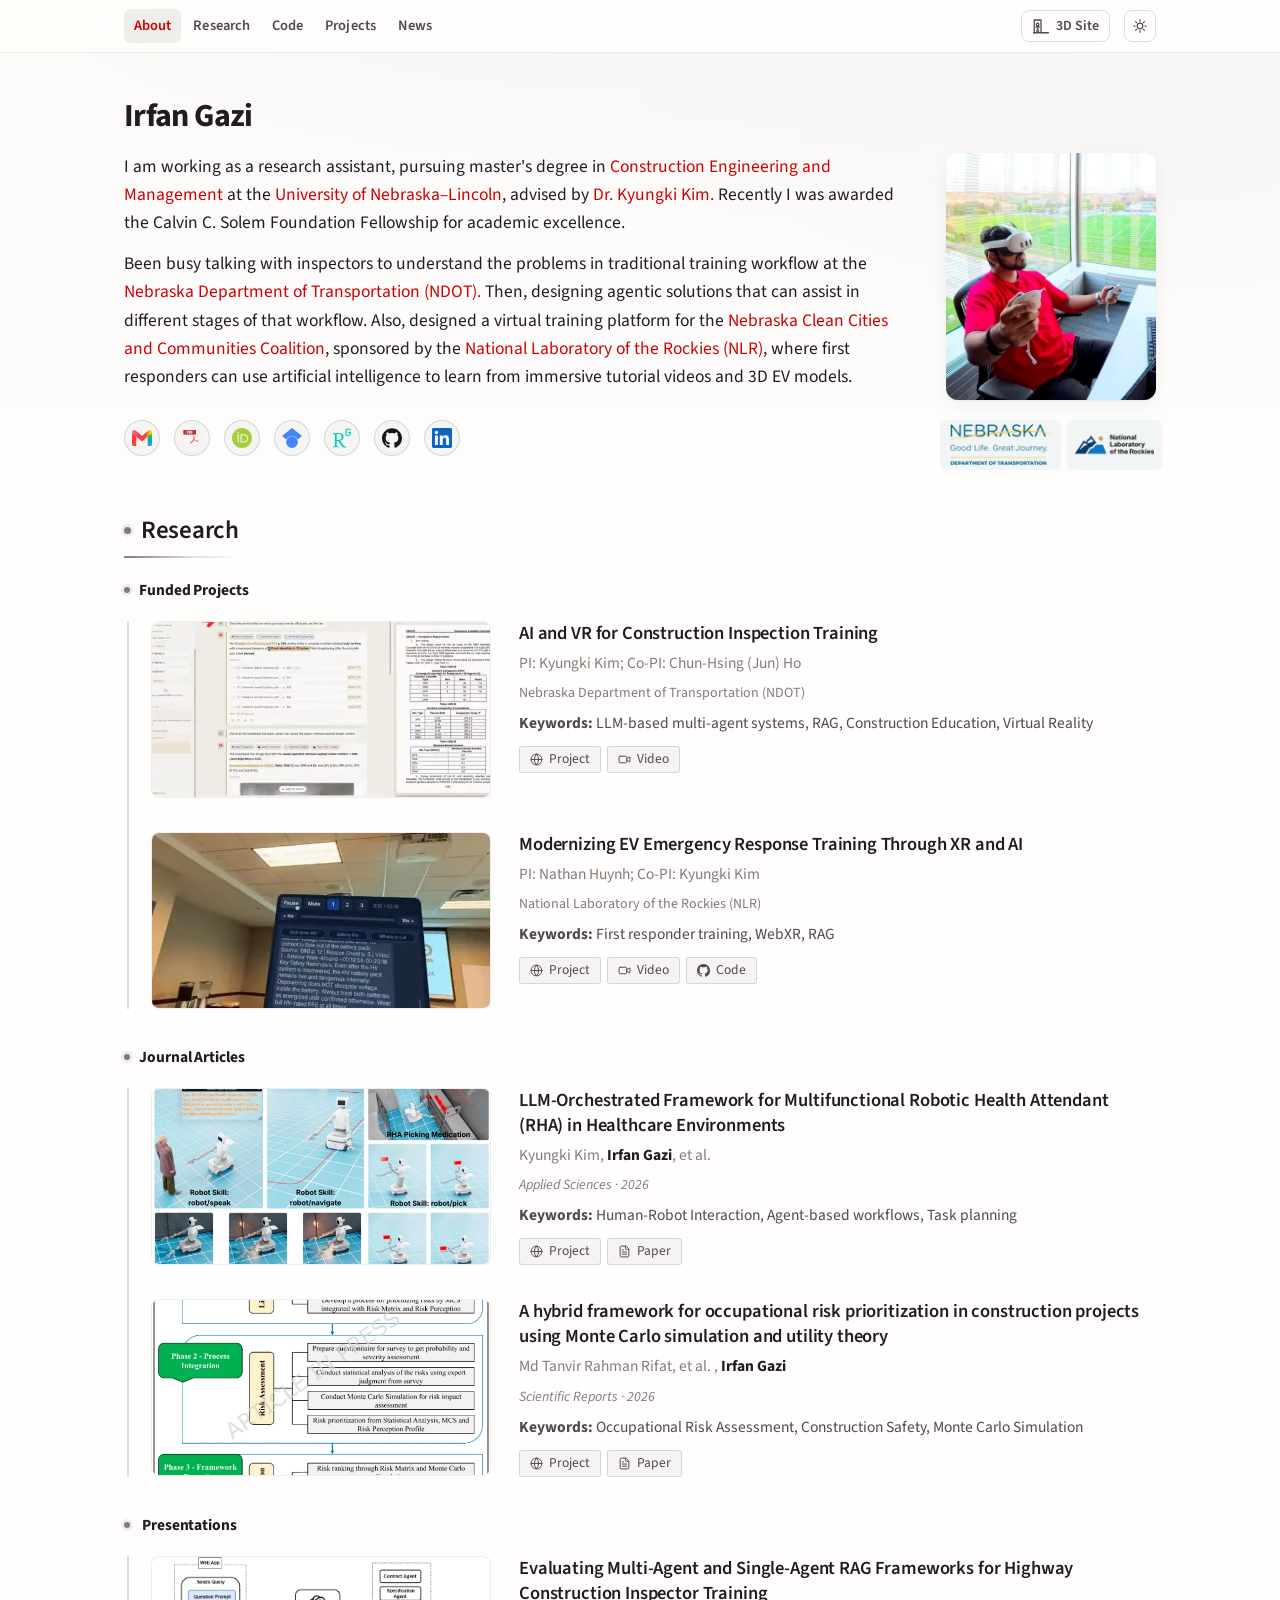
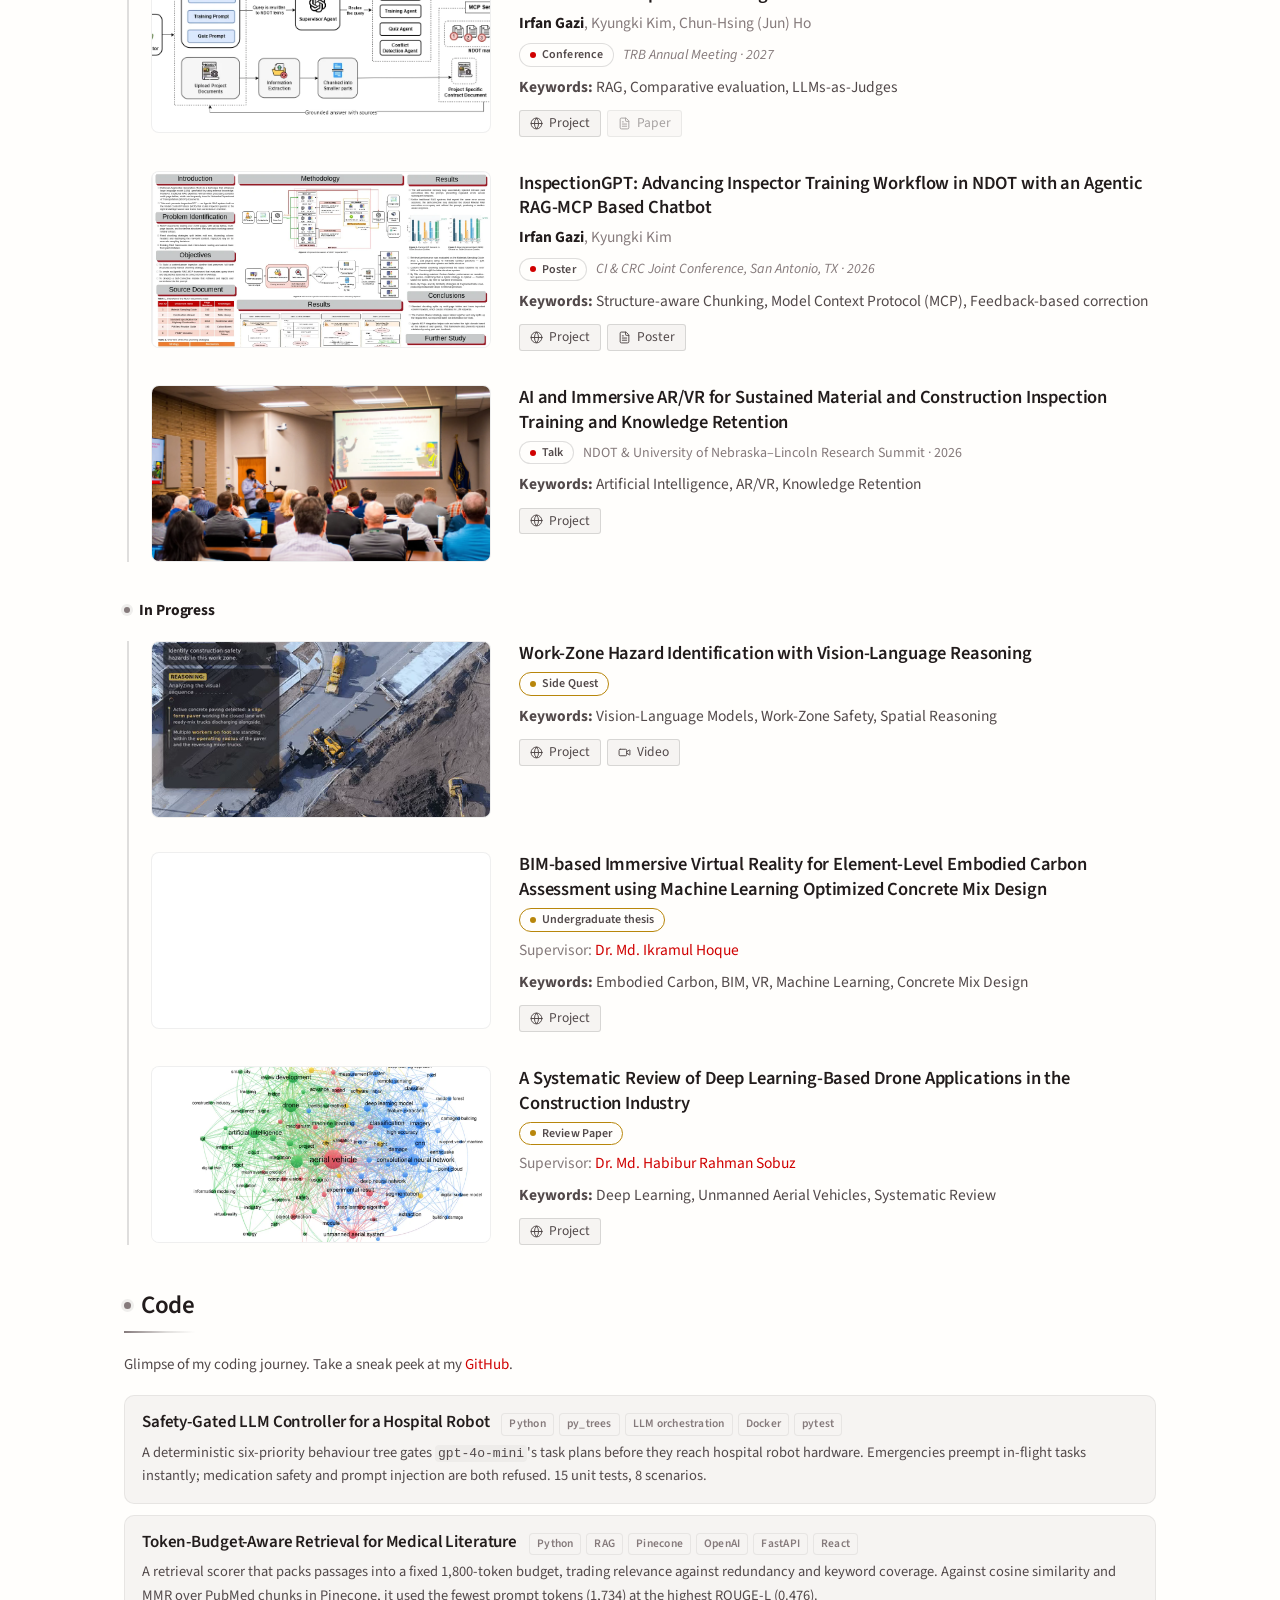
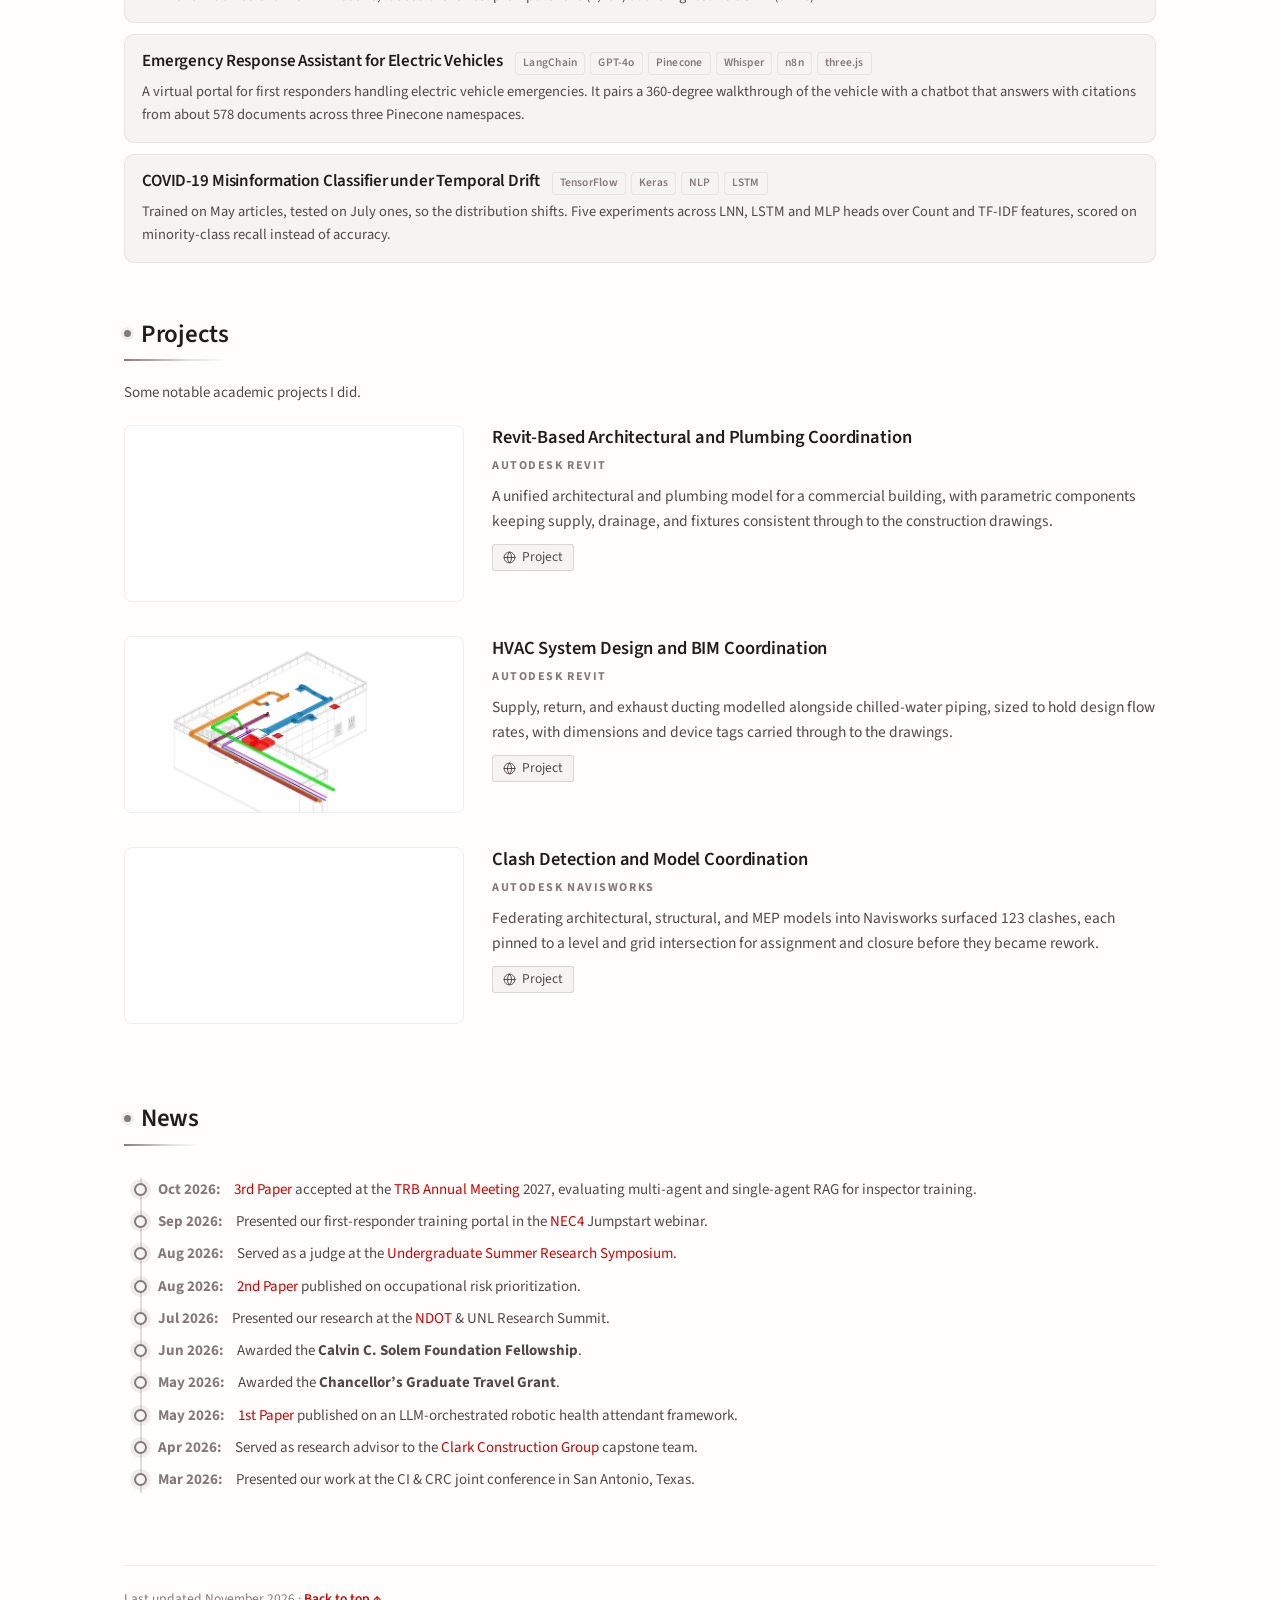
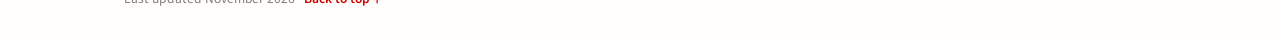
==== commit b8609559: "Replace animated WebPs with lazy-loaded demo videos The InspectionGPT and EV portal animations (850 " ====
--- a/index.html
+++ b/index.html
@@ -531,12 +531,12 @@
   border-radius: 8px; border: 1px solid var(--rule-faint); background: #fff;
   transition: transform 0.25s ease, box-shadow 0.25s ease;
 }
-.entry-fig.fig-fill img {
+.entry-fig.fig-fill img, .entry-fig.fig-fill video {
   position: absolute; inset: 0; width: 100%; height: 100%;
   aspect-ratio: auto; object-fit: cover; border: 0; border-radius: 0;
   transform: scale(1.08);
 }
-.entry-fig.fig-fill:hover img { transform: scale(1.08); box-shadow: none; }
+.entry-fig.fig-fill:hover img, .entry-fig.fig-fill:hover video { transform: scale(1.08); box-shadow: none; }
 .entry-fig.fig-fill:hover { transform: scale(1.04); box-shadow: 0 0 20px 2px var(--accent), var(--shadow); }
 /* On desktop every figure is one fixed height, the height of a typical
    journal entry's text block, and the media is cropped to fill it. */
@@ -882,9 +882,8 @@
 
     <article class="entry">
       <div class="entry-fig fig-fill">
-        <img src="images/inspection-gpt-still.webp" width="775" height="457" loading="lazy" decoding="async"
-             data-anim="images/inspection-gpt.webp"
-             alt="The InspectionGPT interface: a sidebar of NDOT standard specifications, tech talk videos and the project contract; a chat thread answering &quot;Once the anchor bolts are set in concrete, how far off plumb can they be?&quot; with the specification passage quoted and page-level sources listed; and the cited manual page open beside it." />
+        <video class="fig-video" width="582" height="344" data-poster="images/inspection-gpt-still.webp" muted loop playsinline preload="none"
+               aria-label="The InspectionGPT interface: a sidebar of NDOT standard specifications, tech talk videos and the project contract; a chat thread answering &quot;Once the anchor bolts are set in concrete, how far off plumb can they be?&quot; with the specification passage quoted and page-level sources listed; and the cited manual page open beside it."><source data-src="images/inspection-gpt.webm" type="video/webm" /><source data-src="images/inspection-gpt.mp4" type="video/mp4" /></video>
       </div>
       <div>
         <h4 class="entry-title"><a href="projects/ndot-inspection-training.html">AI and VR for Construction Inspection Training</a></h4>
@@ -900,9 +899,8 @@
 
     <article class="entry">
       <div class="entry-fig fig-fill">
-        <img src="images/ev-vr-portal-still.webp" width="800" height="446" loading="lazy" decoding="async"
-             data-anim="images/ev-vr-portal.webp"
-             alt="Inside the VR portal: the 360-degree recording of the training plays around the viewer, while a floating panel carries the video controls, quick-question chips reading &quot;Shut down HV&quot;, &quot;Battery fire&quot; and &quot;Where to cut&quot;, and a chat thread answering &quot;Where are the two batteries located in Ford Mustang?&quot;" />
+        <video class="fig-video" width="600" height="334" data-poster="images/ev-vr-portal-still.webp" muted loop playsinline preload="none"
+               aria-label="Inside the VR portal: the 360-degree recording of the training plays around the viewer, while a floating panel carries the video controls, quick-question chips reading &quot;Shut down HV&quot;, &quot;Battery fire&quot; and &quot;Where to cut&quot;, and a chat thread answering &quot;Where are the two batteries located in Ford Mustang?&quot;"><source data-src="images/ev-vr-portal.webm" type="video/webm" /><source data-src="images/ev-vr-portal.mp4" type="video/mp4" /></video>
       </div>
       <div>
         <h4 class="entry-title"><a href="projects/ev-emergency-response-training.html">Modernizing EV Emergency Response Training Through XR and AI</a></h4>
@@ -1027,7 +1025,7 @@
 
     <article class="entry">
       <div class="entry-fig">
-        <a href="projects/work-zone-hazard-vlm.html" aria-label="Work-Zone Hazard Identification project page"><video class="fig-video" width="480" height="270" poster="images/work-zone-hazard-demo-poster.webp" autoplay muted loop playsinline preload="metadata" aria-label="Demo of the work-zone hazard pipeline flagging a worker inside a paver&rsquo;s operating radius"><source src="images/work-zone-hazard-demo.webm" type="video/webm" /><source src="images/work-zone-hazard-demo.mp4" type="video/mp4" /></video></a>
+        <a href="projects/work-zone-hazard-vlm.html" aria-label="Work-Zone Hazard Identification project page"><video class="fig-video" width="480" height="270" data-poster="images/work-zone-hazard-demo-poster.webp" muted loop playsinline preload="none" aria-label="Demo of the work-zone hazard pipeline flagging a worker inside a paver&rsquo;s operating radius"><source data-src="images/work-zone-hazard-demo.webm" type="video/webm" /><source data-src="images/work-zone-hazard-demo.mp4" type="video/mp4" /></video></a>
       </div>
       <div>
         <h4 class="entry-title"><a href="projects/work-zone-hazard-vlm.html">Work-Zone Hazard Identification with Vision-Language Reasoning</a></h4>
@@ -1286,20 +1284,33 @@
   })();
 
 
-  /* Swap a still figure for its animated .webp, but only where motion is
-     welcome. The markup ships the still, so a reader who asked for reduced
-     motion — or who has no JavaScript — never downloads the animation at all. */
+  /* Demo videos ship with their poster and sources in data-* attributes, so
+     nothing downloads until a video comes within 300px of the viewport. A
+     video poster is never lazy-loaded by the browser, and three of them at
+     start-up cost about 0.6 s of mobile LCP in Lighthouse. Near the viewport
+     the poster is set, and the video loads and plays unless the reader asked
+     for reduced motion. Without JavaScript the frame stays empty. */
   (function () {
-    if (window.matchMedia('(prefers-reduced-motion: reduce)').matches) {
-      /* Demo videos autoplay; stop them and leave the poster frame showing. */
-      Array.prototype.forEach.call(document.querySelectorAll('video.fig-video'), function (v) {
-        v.removeAttribute('autoplay'); v.pause();
+    var vids = document.querySelectorAll('video.fig-video');
+    if (!vids.length) return;
+    var motion = !window.matchMedia('(prefers-reduced-motion: reduce)').matches;
+    function start(v) {
+      v.poster = v.getAttribute('data-poster'); v.removeAttribute('data-poster');
+      if (!motion) return;
+      Array.prototype.forEach.call(v.querySelectorAll('source[data-src]'), function (s) {
+        s.src = s.getAttribute('data-src'); s.removeAttribute('data-src');
       });
-      return;
+      v.load();
+      var p = v.play();
+      if (p && p.catch) p.catch(function () {});
     }
-    Array.prototype.forEach.call(document.querySelectorAll('img[data-anim]'), function (img) {
-      img.src = img.getAttribute('data-anim');
-    });
+    if (!('IntersectionObserver' in window)) { Array.prototype.forEach.call(vids, start); return; }
+    var io = new IntersectionObserver(function (entries) {
+      entries.forEach(function (e) {
+        if (e.isIntersecting) { io.unobserve(e.target); start(e.target); }
+      });
+    }, { rootMargin: '300px 0px' });
+    Array.prototype.forEach.call(vids, function (v) { io.observe(v); });
   })();
 
   /* Swap a YouTube thumbnail for the player on click. A modified click
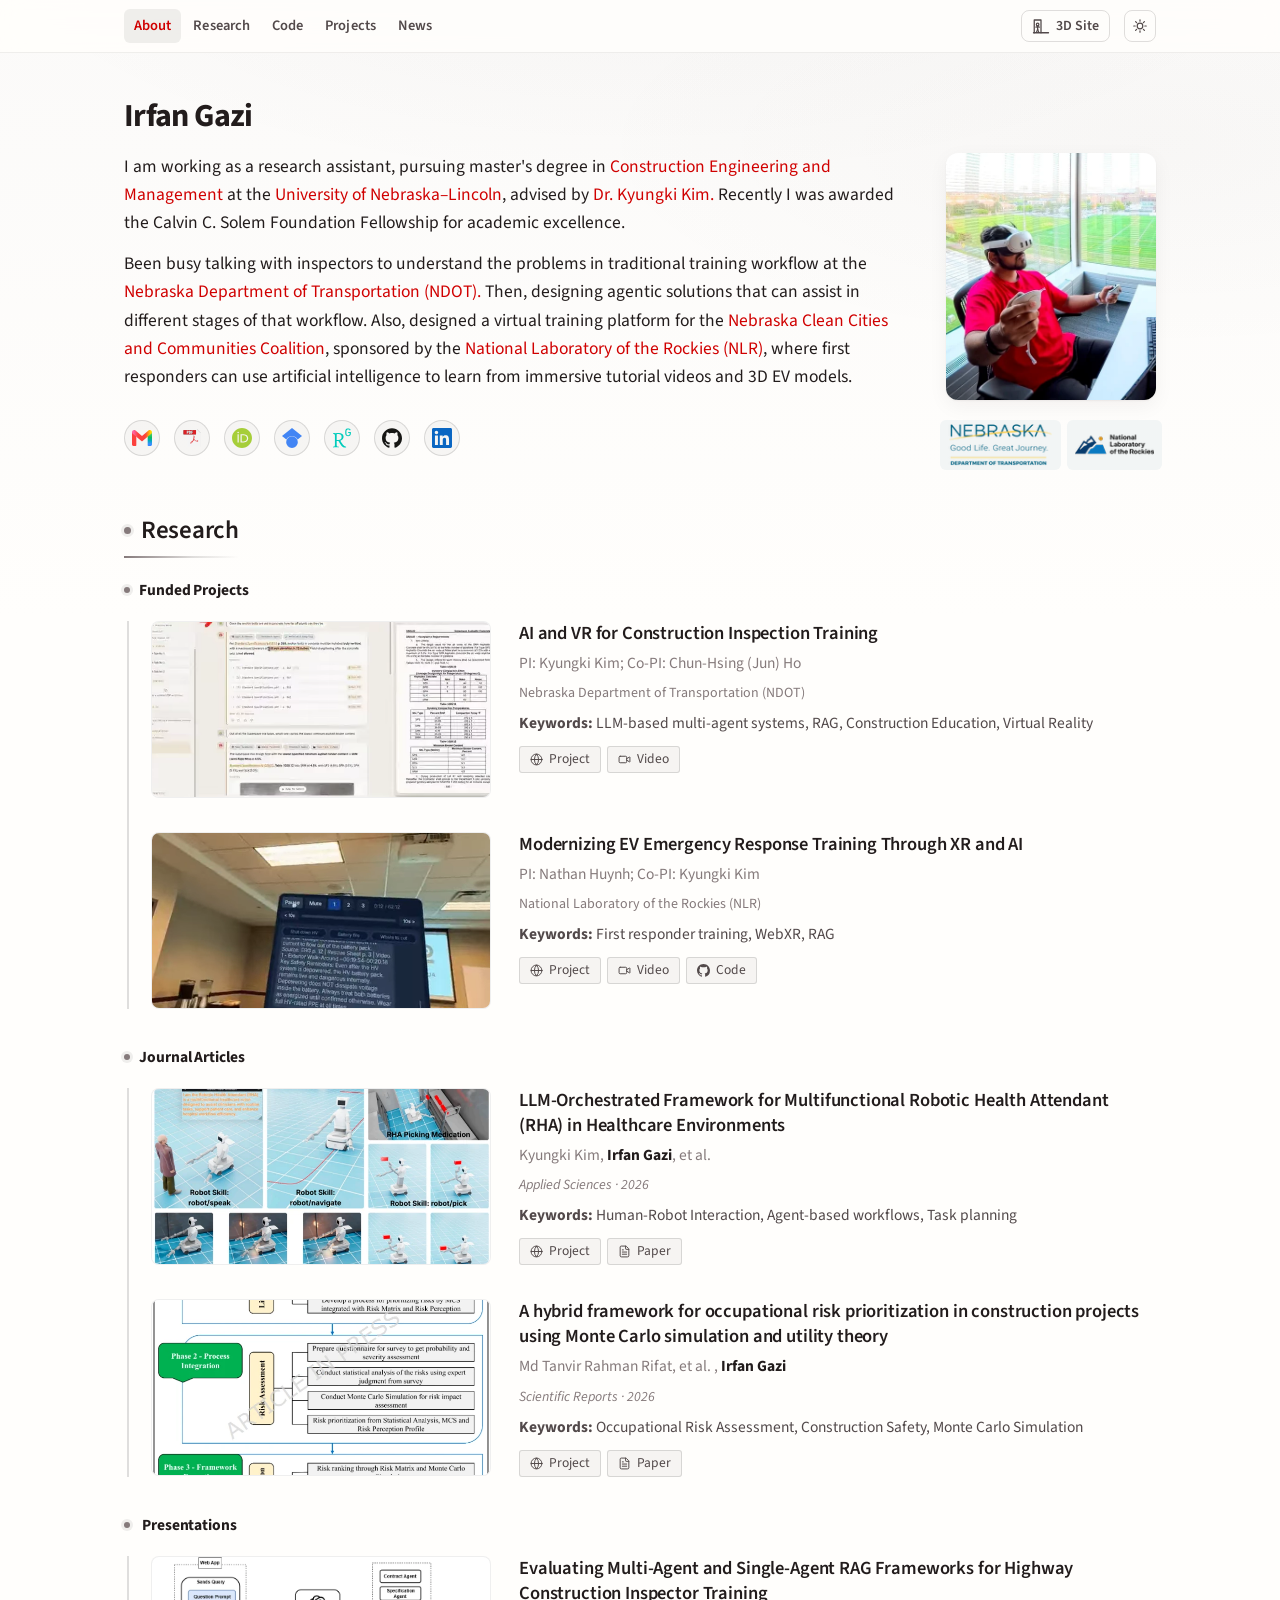
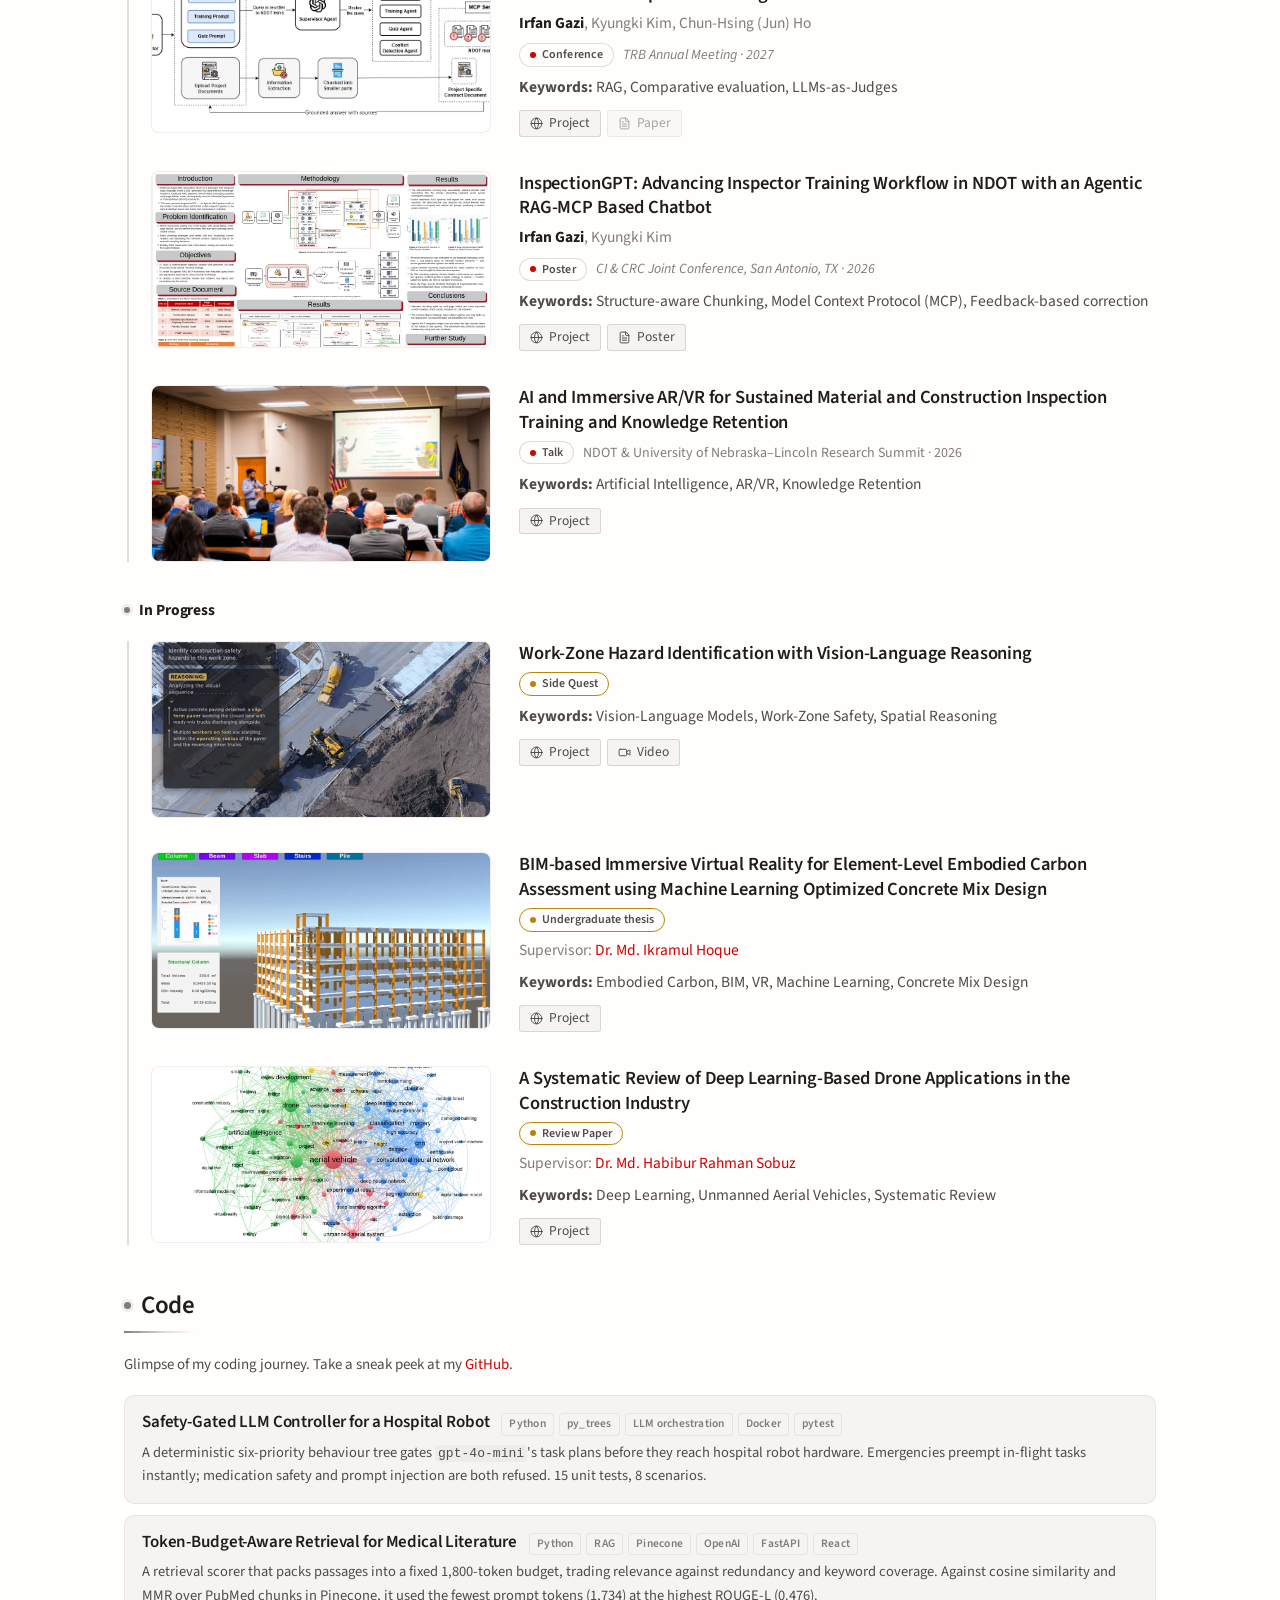
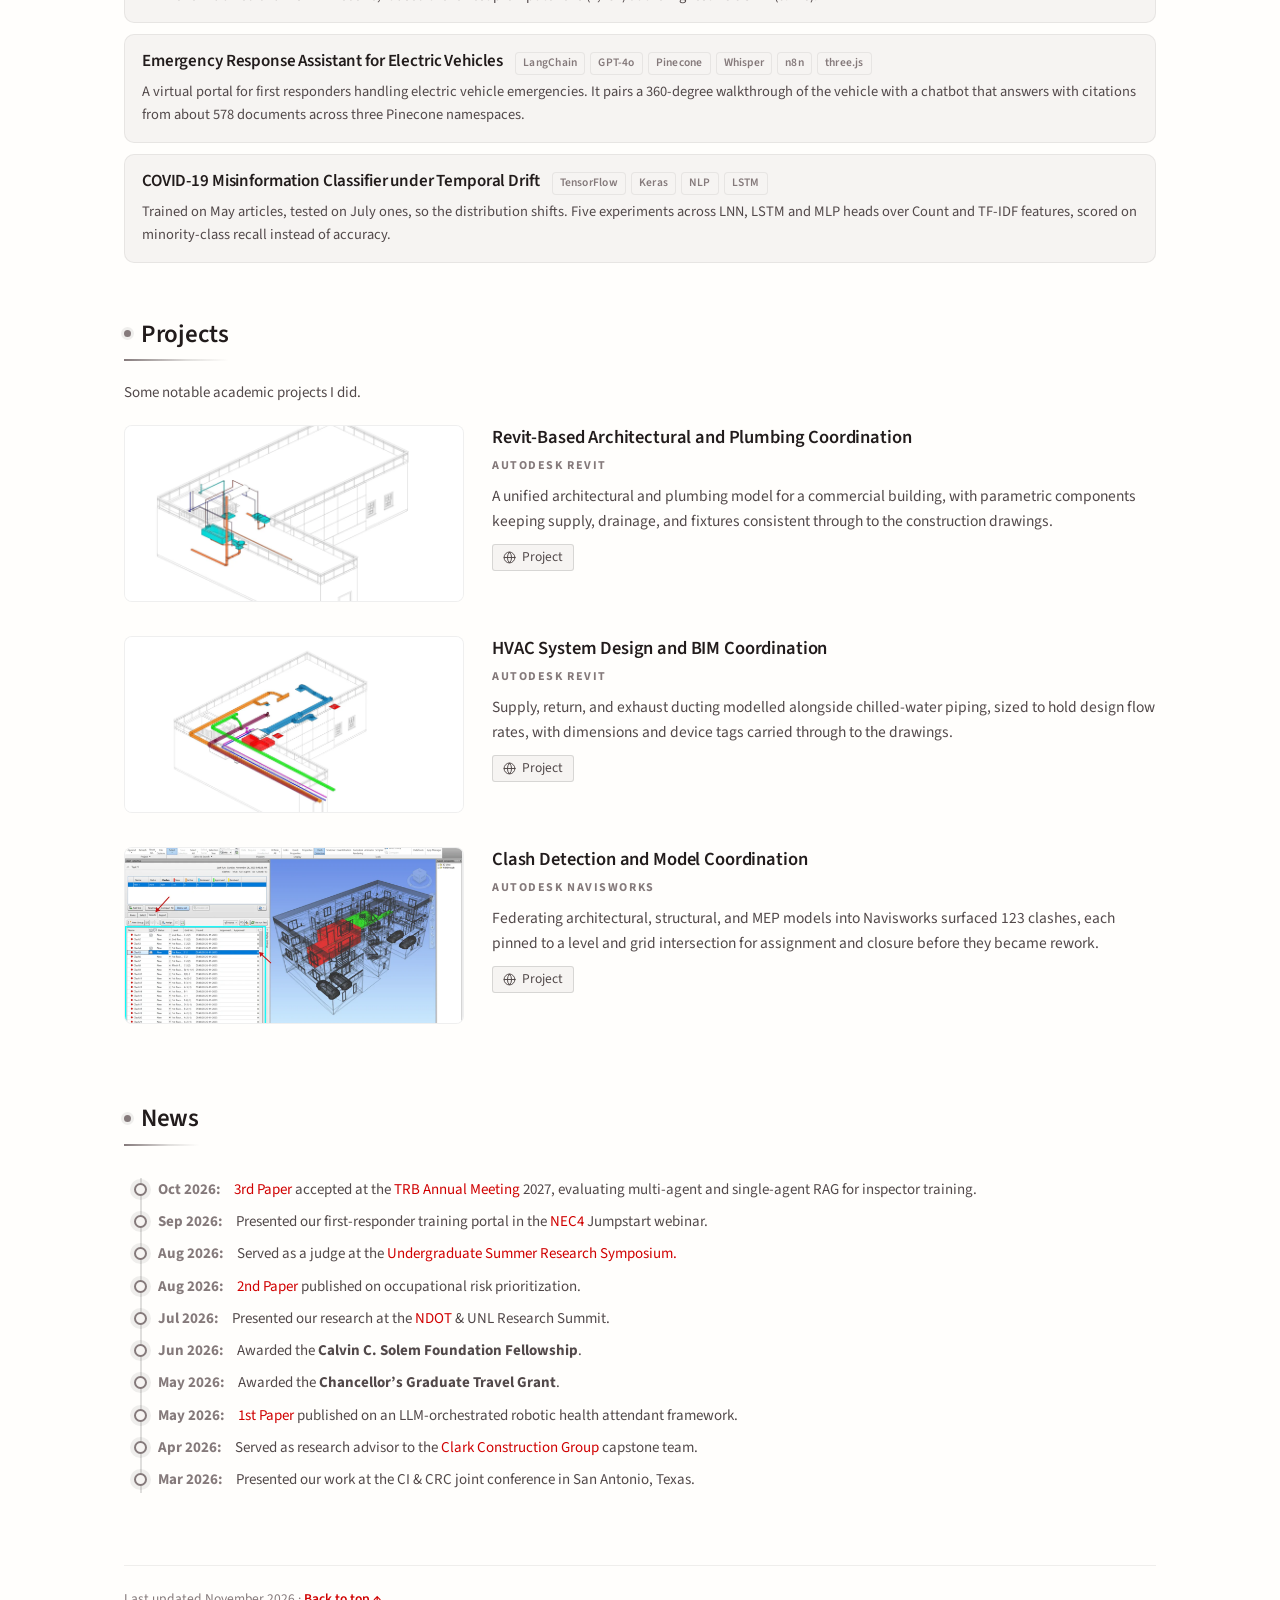
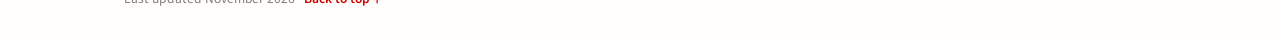
==== commit 38cdc7a9: "Change link-preview title to Construction Engineering Researcher Replace the og:title and twitter:ti" ====
--- a/index.html
+++ b/index.html
@@ -10,7 +10,7 @@
 <link rel="canonical" href="https://irfan-gazi0.github.io/Portfolio/" />
 
 <meta property="og:type" content="profile" />
-<meta property="og:title" content="Irfan Gazi — AI &amp; Mixed Reality for Construction" />
+<meta property="og:title" content="Irfan Gazi — Construction Engineering Researcher" />
 <meta property="og:description" content="M.S. Construction Engineering and Graduate Research Assistant at the University of Nebraska-Lincoln. Generative AI, LLM agents, mixed reality and BIM for the job site." />
 <meta property="og:url" content="https://irfan-gazi0.github.io/Portfolio/" />
 <meta property="og:image" content="https://irfan-gazi0.github.io/Portfolio/images/profile.webp" />
@@ -19,7 +19,7 @@
 <meta property="og:image:alt" content="Portrait of Irfan Gazi" />
 <meta property="og:locale" content="en_US" />
 <meta name="twitter:card" content="summary" />
-<meta name="twitter:title" content="Irfan Gazi — AI &amp; Mixed Reality for Construction" />
+<meta name="twitter:title" content="Irfan Gazi — Construction Engineering Researcher" />
 <meta name="twitter:description" content="M.S. Construction Engineering and Graduate Research Assistant at the University of Nebraska-Lincoln. Generative AI, LLM agents, mixed reality and BIM for the job site." />
 <meta name="twitter:image" content="https://irfan-gazi0.github.io/Portfolio/images/profile.webp" />
 <meta name="theme-color" content="#fdfcfa" media="(prefers-color-scheme: light)" />
